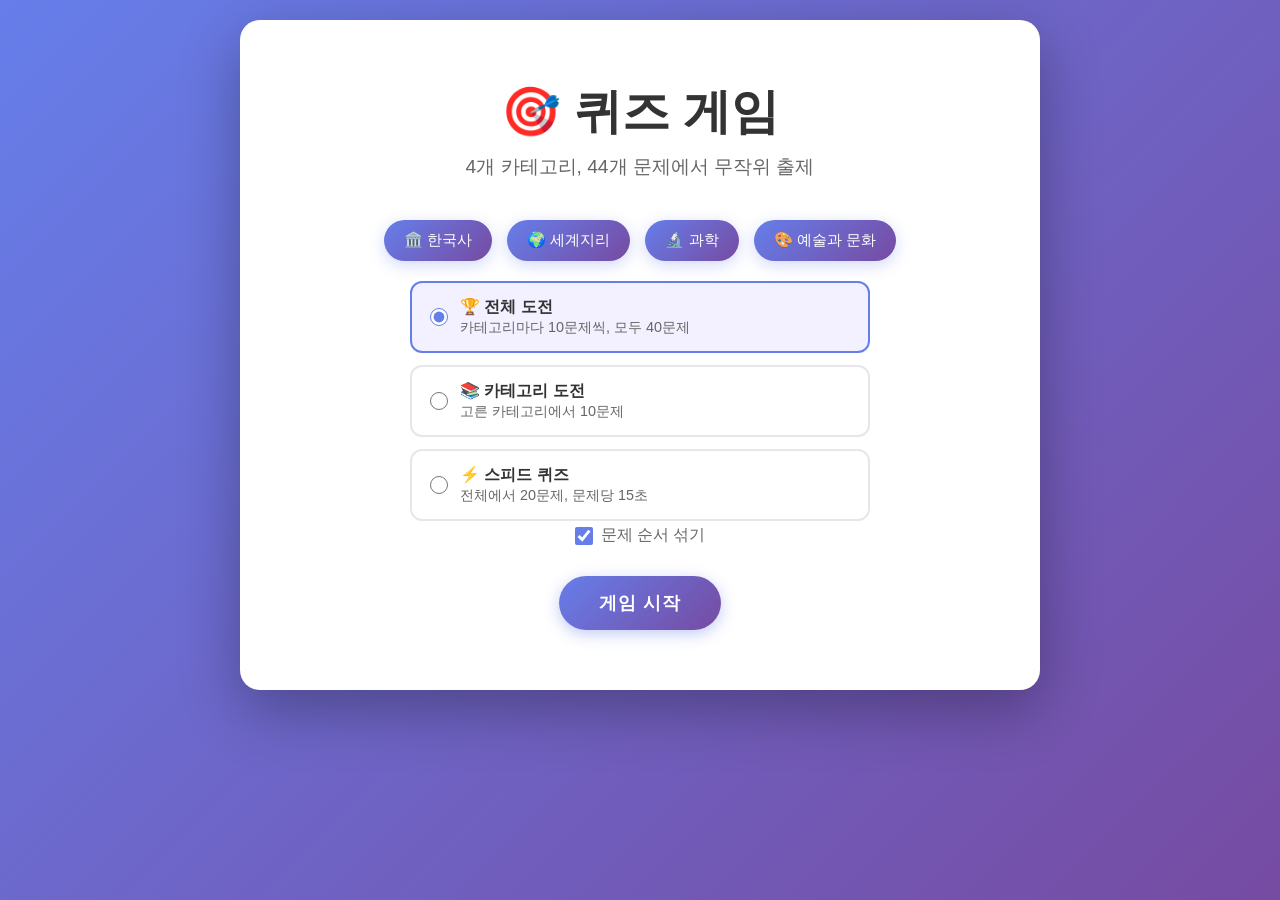
==== Study-03-basic/index.html @ a97cd68c "Study-03-basic 시작 화면 부제를 무작위 출제로 수정 "44개의 도전적인 문제"가 한 번에 44문제를 푸는 것처럼 읽혀서 "44개 문제에서 무작위 출제"로 바꾸고, 이 " ====
<!DOCTYPE html>
<html lang="ko">
<head>
    <meta charset="UTF-8">
    <meta name="viewport" content="width=device-width, initial-scale=1.0">
    <title>퀴즈 게임 - 지식의 도전</title>
    <style>
        :root {
            --primary-color: #667eea;
            --secondary-color: #764ba2;
            --success-color: #10b981;
            --danger-color: #ef4444;
            --bg-color: #ffffff;
            --text-color: #333333;
            --text-secondary: #666666;
            --border-color: #e5e7eb;
            --shadow: 0 20px 60px rgba(0, 0, 0, 0.3);
            --animation-speed: 0.3s;
        }

        * {
            margin: 0;
            padding: 0;
            box-sizing: border-box;
        }

        body {
            font-family: -apple-system, BlinkMacSystemFont, 'Segoe UI', Roboto, 'Helvetica Neue', Arial, sans-serif;
            background: linear-gradient(135deg, var(--primary-color) 0%, var(--secondary-color) 100%);
            min-height: 100vh;
            padding: 20px;
            transition: background 0.3s ease;
        }

        .container {
            width: 100%;
            max-width: 800px;
            margin: 0 auto;
            background: var(--bg-color);
            border-radius: 20px;
            box-shadow: var(--shadow);
            overflow: hidden;
            min-height: 600px;
            transition: all 0.3s ease;
        }

        .screen {
            display: none;
            animation: fadeIn 0.3s ease-in-out;
        }

        .screen.active {
            display: block;
        }

        @keyframes fadeIn {
            from {
                opacity: 0;
                transform: translateY(20px);
            }
            to {
                opacity: 1;
                transform: translateY(0);
            }
        }

        /* 시작 화면 */
        .start-content {
            padding: 60px 40px;
            text-align: center;
        }

        .title {
            font-size: 3em;
            color: #333;
            margin-bottom: 10px;
            animation: bounce 1s ease-in-out;
        }

        @keyframes bounce {
            0%, 100% { transform: translateY(0); }
            50% { transform: translateY(-10px); }
        }

        .subtitle {
            font-size: 1.2em;
            color: #666;
            margin-bottom: 40px;
        }

        .categories-preview {
            display: flex;
            justify-content: center;
            gap: 15px;
            margin-bottom: 40px;
            flex-wrap: wrap;
        }

        .category-chip {
            padding: 10px 20px;
            background: linear-gradient(135deg, #667eea 0%, #764ba2 100%);
            color: white;
            border-radius: 25px;
            font-size: 0.95em;
            font-weight: 500;
            box-shadow: 0 4px 15px rgba(102, 126, 234, 0.3);
        }

        .shuffle-option {
            display: flex;
            align-items: center;
            justify-content: center;
            gap: 8px;
            margin: -20px 0 30px;
            color: var(--text-secondary);
            cursor: pointer;
        }

        .shuffle-option input {
            width: 18px;
            height: 18px;
            cursor: pointer;
            accent-color: var(--primary-color);
        }

        /* 버튼 스타일 */
        .btn {
            padding: 15px 40px;
            font-size: 1.1em;
            font-weight: 600;
            border: none;
            border-radius: 50px;
            cursor: pointer;
            transition: all 0.3s ease;
            text-transform: uppercase;
            letter-spacing: 1px;
        }

        .btn-primary {
            background: linear-gradient(135deg, #667eea 0%, #764ba2 100%);
            color: white;
            box-shadow: 0 4px 15px rgba(102, 126, 234, 0.4);
        }

        .btn-primary:hover {
            transform: translateY(-2px);
            box-shadow: 0 6px 20px rgba(102, 126, 234, 0.5);
        }

        .btn-secondary {
            background: #4CAF50;
            color: white;
            box-shadow: 0 4px 15px rgba(76, 175, 80, 0.3);
        }

        .btn-secondary:hover {
            background: #45a049;
            transform: translateY(-2px);
        }

        /* 퀴즈 화면 */
        .quiz-header {
            padding: 25px 30px;
            background: linear-gradient(135deg, #667eea 0%, #764ba2 100%);
            color: white;
            display: flex;
            justify-content: space-between;
            align-items: center;
        }

        .progress-info {
            font-size: 1.1em;
            font-weight: 500;
        }

        .score-info {
            font-size: 1.1em;
            font-weight: 500;
        }

        .progress-bar {
            height: 6px;
            background: #e0e0e0;
            position: relative;
            overflow: hidden;
        }

        .progress-fill {
            height: 100%;
            background: linear-gradient(90deg, #4CAF50, #8BC34A);
            transition: width 0.5s ease;
            width: 0%;
        }

        .quiz-content {
            padding: 40px 30px;
        }

        .category-badge {
            display: inline-block;
            padding: 8px 16px;
            background: #f5f5f5;
            color: #666;
            border-radius: 20px;
            font-size: 0.9em;
            font-weight: 500;
            margin-bottom: 20px;
        }

        .question {
            font-size: 1.5em;
            color: #333;
            margin-bottom: 30px;
            line-height: 1.4;
        }

        .options-container {
            display: grid;
            gap: 15px;
        }

        .option-btn {
            padding: 18px 25px;
            background: white;
            border: 2px solid #e0e0e0;
            border-radius: 12px;
            text-align: left;
            font-size: 1.05em;
            color: #333;
            cursor: pointer;
            transition: all 0.3s ease;
            position: relative;
            overflow: hidden;
        }

        .option-btn:hover:not(.disabled) {
            background: #f8f9fa;
            border-color: #667eea;
            transform: translateX(5px);
        }

        .option-btn.selected {
            background: #667eea;
            color: white;
            border-color: #667eea;
        }

        .option-btn.correct {
            background: #4CAF50;
            color: white;
            border-color: #4CAF50;
            animation: correctPulse 0.5s ease;
        }

        .option-btn.incorrect {
            background: #f44336;
            color: white;
            border-color: #f44336;
            animation: shake 0.5s ease;
        }

        .option-btn.disabled {
            pointer-events: none;
            opacity: 0.7;
        }

        @keyframes correctPulse {
            0%, 100% { transform: scale(1); }
            50% { transform: scale(1.05); }
        }

        @keyframes shake {
            0%, 100% { transform: translateX(0); }
            25% { transform: translateX(-10px); }
            75% { transform: translateX(10px); }
        }

        /* 피드백 모달 */
        .feedback-modal {
            display: none;
            position: fixed;
            top: 50%;
            left: 50%;
            transform: translate(-50%, -50%);
            background: white;
            border-radius: 20px;
            padding: 30px;
            box-shadow: 0 10px 40px rgba(0, 0, 0, 0.3);
            z-index: 1000;
            max-width: 400px;
            width: 90%;
            text-align: center;
            animation: modalSlideIn 0.3s ease;
        }

        .feedback-modal.show {
            display: block;
        }

        @keyframes modalSlideIn {
            from {
                opacity: 0;
                transform: translate(-50%, -60%);
            }
            to {
                opacity: 1;
                transform: translate(-50%, -50%);
            }
        }

        .feedback-icon {
            font-size: 3em;
            margin-bottom: 15px;
        }

        .feedback-icon.correct::before {
            content: "✅";
        }

        .feedback-icon.incorrect::before {
            content: "❌";
        }

        #feedbackTitle {
            font-size: 1.5em;
            color: #333;
            margin-bottom: 10px;
        }

        #feedbackExplanation {
            color: #666;
            line-height: 1.5;
            margin-bottom: 20px;
        }

        /* 결과 화면 */
        .result-content {
            padding: 50px 30px;
            text-align: center;
        }

        .result-title {
            font-size: 2.5em;
            color: #333;
            margin-bottom: 30px;
        }

        .result-stats {
            display: grid;
            grid-template-columns: repeat(3, 1fr);
            gap: 20px;
            margin-bottom: 40px;
        }

        .stat-card {
            padding: 20px;
            background: linear-gradient(135deg, #f5f5f5 0%, #e0e0e0 100%);
            border-radius: 15px;
        }

        .stat-value {
            font-size: 2em;
            font-weight: bold;
            color: #667eea;
            margin-bottom: 5px;
        }

        .stat-label {
            color: #666;
            font-size: 0.9em;
            text-transform: uppercase;
            letter-spacing: 1px;
        }

        .category-results {
            margin-bottom: 30px;
        }

        .category-result {
            display: flex;
            justify-content: space-between;
            align-items: center;
            padding: 15px 20px;
            background: #f8f9fa;
            border-radius: 10px;
            margin-bottom: 10px;
        }

        .category-name {
            font-weight: 500;
            color: #333;
        }

        .category-score {
            color: #667eea;
            font-weight: bold;
        }

        .result-actions {
            display: flex;
            gap: 10px;
            justify-content: center;
            flex-wrap: wrap;
            margin-top: 20px;
        }

        .hidden {
            display: none !important;
        }

        /* 게임 모드 선택 */
        .mode-list {
            display: grid;
            gap: 12px;
            max-width: 460px;
            margin: -20px auto 24px;
            text-align: left;
        }

        .mode-option {
            display: grid;
            grid-template-columns: auto 1fr;
            column-gap: 12px;
            align-items: center;
            padding: 14px 18px;
            border: 2px solid var(--border-color);
            border-radius: 12px;
            cursor: pointer;
            transition: all var(--animation-speed) ease;
        }

        .mode-option:hover {
            border-color: var(--primary-color);
        }

        .mode-option:has(input:checked) {
            border-color: var(--primary-color);
            background: #f3f0ff;
        }

        .mode-option input {
            grid-row: span 2;
            width: 18px;
            height: 18px;
            accent-color: var(--primary-color);
        }

        .mode-name {
            font-weight: 600;
            color: var(--text-color);
        }

        .mode-desc {
            font-size: 0.9em;
            color: var(--text-secondary);
        }

        .category-field {
            max-width: 460px;
            margin: 0 auto 30px;
            text-align: left;
        }

        .category-field label {
            display: block;
            margin-bottom: 8px;
            font-weight: 600;
            color: var(--text-color);
        }

        .category-field select {
            width: 100%;
            padding: 12px;
            font-size: 1em;
            border: 2px solid var(--border-color);
            border-radius: 12px;
        }

        /* 타이머 */
        .timer-info {
            font-size: 1.1em;
            font-weight: 500;
            font-variant-numeric: tabular-nums;
        }

        .timer-info.warning {
            color: #fecaca;
            animation: blink 1s step-start infinite;
        }

        @keyframes blink {
            50% { opacity: 0.4; }
        }

        .time-bar {
            height: 6px;
            background: #e0e0e0;
            overflow: hidden;
        }

        .time-fill {
            height: 100%;
            width: 100%;
            background: linear-gradient(90deg, #f59e0b, var(--danger-color));
            transition: width 0.1s linear;
        }

        /* 퀴즈 도구 (배지, 힌트, 일시정지) */
        #quizScreen {
            position: relative;
        }

        .quiz-toolbar {
            display: flex;
            justify-content: space-between;
            align-items: flex-start;
            flex-wrap: wrap;
            gap: 10px;
            margin-bottom: 20px;
        }

        .badges {
            display: flex;
            flex-wrap: wrap;
            gap: 8px;
        }

        .quiz-toolbar .category-badge {
            margin-bottom: 0;
        }

        .combo-badge {
            padding: 8px 16px;
            background: #fff7ed;
            color: #c2410c;
            border-radius: 20px;
            font-size: 0.9em;
            font-weight: 600;
            animation: correctPulse 0.5s ease;
        }

        .tools {
            display: flex;
            gap: 8px;
        }

        .tool-btn {
            padding: 8px 14px;
            background: white;
            color: var(--primary-color);
            border: 2px solid var(--primary-color);
            border-radius: 20px;
            font-size: 0.9em;
            font-weight: 500;
            cursor: pointer;
            transition: all var(--animation-speed) ease;
        }

        .tool-btn:hover:not(:disabled) {
            background: var(--primary-color);
            color: white;
        }

        .tool-btn:disabled {
            color: #aaa;
            border-color: var(--border-color);
            cursor: default;
        }

        .option-btn.removed {
            opacity: 0.3;
            text-decoration: line-through;
        }

        /* 일시정지 화면 (문제를 가림) */
        .pause-overlay {
            position: absolute;
            inset: 0;
            display: flex;
            flex-direction: column;
            align-items: center;
            justify-content: center;
            gap: 15px;
            background: var(--bg-color);
            z-index: 10;
        }

        .pause-title {
            font-size: 2em;
            color: var(--text-color);
            margin-bottom: 10px;
        }

        .pause-overlay .btn {
            width: 260px;
        }

        .btn-outline {
            background: white;
            color: var(--primary-color);
            border: 2px solid var(--primary-color);
        }

        .btn-outline:hover {
            background: #f3f0ff;
        }

        /* 피드백 모달의 점수 내역 */
        .feedback-icon.timeout::before {
            content: "⏰";
        }

        .feedback-points {
            color: var(--primary-color);
            font-weight: 600;
            margin-bottom: 10px;
        }

        /* 결과 화면 모드 표시 */
        .result-mode {
            color: var(--text-secondary);
            margin: -20px 0 30px;
        }

        /* Responsive Design */
        @media (max-width: 600px) {
            .container {
                border-radius: 0;
                min-height: 100vh;
            }

            .title {
                font-size: 2em;
            }

            .question {
                font-size: 1.2em;
            }

            .option-btn {
                padding: 15px 20px;
                font-size: 1em;
            }

            .categories-preview {
                gap: 10px;
            }

            .category-chip {
                padding: 8px 15px;
                font-size: 0.85em;
            }

            .result-stats {
                grid-template-columns: repeat(2, 1fr);
                gap: 12px;
            }

            .result-actions {
                flex-direction: column;
            }

            .result-actions .btn {
                width: 100%;
            }
        }
    </style>
</head>
<body>
    <div class="container">
        <!-- 시작 화면 -->
        <div id="startScreen" class="screen active">
            <div class="start-content">
                <h1 class="title">🎯 퀴즈 게임</h1>
                <p class="subtitle">4개 카테고리, 44개 문제에서 무작위 출제</p>
                <div class="categories-preview">
                    <div class="category-chip">🏛️ 한국사</div>
                    <div class="category-chip">🌍 세계지리</div>
                    <div class="category-chip">🔬 과학</div>
                    <div class="category-chip">🎨 예술과 문화</div>
                </div>
                <div id="modeList" class="mode-list"></div>
                <div id="categoryField" class="category-field hidden">
                    <label for="categorySelect">카테고리</label>
                    <select id="categorySelect"></select>
                </div>
                <label class="shuffle-option">
                    <input type="checkbox" id="shuffleCheck" checked>
                    문제 순서 섞기
                </label>
                <button id="startBtn" class="btn btn-primary">게임 시작</button>
            </div>
        </div>

        <!-- 퀴즈 화면 -->
        <div id="quizScreen" class="screen">
            <div class="quiz-header">
                <div class="progress-info">
                    <span id="currentQuestion">1</span> / <span id="totalQuestions">44</span>
                </div>
                <div id="timerText" class="timer-info">⏱ 0초</div>
                <div class="score-info">
                    점수: <span id="currentScore">0</span>
                </div>
            </div>

            <div class="progress-bar">
                <div id="progressFill" class="progress-fill"></div>
            </div>
            <div id="timeBar" class="time-bar hidden">
                <div id="timeFill" class="time-fill"></div>
            </div>

            <div class="quiz-content">
                <div class="quiz-toolbar">
                    <div class="badges">
                        <div class="category-badge" id="categoryBadge">한국사</div>
                        <div class="combo-badge hidden" id="comboBadge"></div>
                    </div>
                    <div class="tools">
                        <button id="hintBtn" class="tool-btn" title="오답 2개 제거 (H)">💡 힌트 (3)</button>
                        <button id="pauseBtn" class="tool-btn" title="일시정지 (P)">⏸ 일시정지</button>
                    </div>
                </div>
                <h2 id="questionText" class="question">문제가 여기 표시됩니다</h2>

                <div id="optionsContainer" class="options-container">
                    <!-- 옵션들이 동적으로 생성됨 -->
                </div>
            </div>

            <!-- 일시정지 화면 (문제를 가림) -->
            <div id="pauseOverlay" class="pause-overlay hidden">
                <h2 class="pause-title">⏸ 일시정지</h2>
                <button id="resumeBtn" class="btn btn-primary">계속하기</button>
                <button id="quitBtn" class="btn btn-outline">그만하고 결과 보기</button>
            </div>

            <!-- 피드백 모달 -->
            <div id="feedbackModal" class="feedback-modal">
                <div class="feedback-content">
                    <div id="feedbackIcon" class="feedback-icon"></div>
                    <h3 id="feedbackTitle">정답!</h3>
                    <p id="feedbackPoints" class="feedback-points"></p>
                    <p id="feedbackExplanation">설명이 여기 표시됩니다</p>
                    <button id="nextBtn" class="btn btn-secondary">다음 문제</button>
                </div>
            </div>
        </div>

        <!-- 결과 화면 -->
        <div id="resultScreen" class="screen">
            <div class="result-content">
                <h1 class="result-title">🏆 퀴즈 완료!</h1>
                <p id="resultMode" class="result-mode"></p>

                <div class="result-stats">
                    <div class="stat-card">
                        <div class="stat-value" id="finalScore">0</div>
                        <div class="stat-label">최종 점수</div>
                    </div>
                    <div class="stat-card">
                        <div class="stat-value" id="correctCount">0</div>
                        <div class="stat-label">정답 개수</div>
                    </div>
                    <div class="stat-card">
                        <div class="stat-value" id="accuracyRate">0%</div>
                        <div class="stat-label">정답률</div>
                    </div>
                    <div class="stat-card">
                        <div class="stat-value" id="avgTime">0초</div>
                        <div class="stat-label">평균 응답 시간</div>
                    </div>
                    <div class="stat-card">
                        <div class="stat-value" id="longestStreak">0</div>
                        <div class="stat-label">최장 연속 정답</div>
                    </div>
                    <div class="stat-card">
                        <div class="stat-value" id="hintsUsed">0 / 3</div>
                        <div class="stat-label">힌트 사용</div>
                    </div>
                </div>

                <div class="category-results" id="categoryResults">
                    <!-- 카테고리별 결과가 동적으로 생성됨 -->
                </div>

                <div class="result-actions">
                    <button id="restartBtn" class="btn btn-primary">다시 시작</button>
                </div>
            </div>
        </div>
    </div>

    <!-- 문제 데이터 -->
    <script>
        const quizQuestions = [
            // 한국사 (11문제)
            {
                id: 1,
                category: "한국사",
                difficulty: "easy",
                question: "조선을 건국한 왕은 누구인가요?",
                options: ["이성계", "왕건", "이방원", "세종"],
                correctAnswer: 0,
                explanation: "이성계(태조)는 1392년 조선을 건국했습니다."
            },
            {
                id: 2,
                category: "한국사",
                difficulty: "easy",
                question: "한글을 창제한 왕은 누구인가요?",
                options: ["태조", "태종", "세종", "성종"],
                correctAnswer: 2,
                explanation: "세종대왕은 1443년(세종 25년) 한글을 창제하고 1446년에 반포했습니다."
            },
            {
                id: 3,
                category: "한국사",
                difficulty: "medium",
                question: "임진왜란이 일어난 연도는?",
                options: ["1392년", "1592년", "1636년", "1910년"],
                correctAnswer: 1,
                explanation: "임진왜란은 1592년(선조 25년)에 일본의 침략으로 시작되었습니다."
            },
            {
                id: 4,
                category: "한국사",
                difficulty: "easy",
                question: "3·1 운동이 일어난 연도는?",
                options: ["1910년", "1919년", "1945년", "1950년"],
                correctAnswer: 1,
                explanation: "3·1 운동은 1919년 3월 1일에 일어난 독립운동입니다."
            },
            {
                id: 5,
                category: "한국사",
                difficulty: "medium",
                question: "신라의 삼국통일을 완성한 왕은?",
                options: ["문무왕", "무열왕", "진흥왕", "법흥왕"],
                correctAnswer: 0,
                explanation: "문무왕은 676년 당나라 세력을 몰아내고 삼국통일을 완성했습니다."
            },
            {
                id: 6,
                category: "한국사",
                difficulty: "medium",
                question: "조선시대 4대 사화 중 첫 번째는?",
                options: ["무오사화", "갑자사화", "기묘사화", "을사사화"],
                correctAnswer: 0,
                explanation: "무오사화(1498년)는 연산군 때 일어난 첫 번째 사화입니다."
            },
            {
                id: 7,
                category: "한국사",
                difficulty: "easy",
                question: "대한민국 정부 수립일은?",
                options: ["1945년 8월 15일", "1948년 8월 15일", "1950년 6월 25일", "1953년 7월 27일"],
                correctAnswer: 1,
                explanation: "대한민국 정부는 1948년 8월 15일에 수립되었습니다."
            },
            {
                id: 8,
                category: "한국사",
                difficulty: "medium",
                question: "조선시대 최고의 국립 교육기관은?",
                options: ["향교", "서원", "성균관", "서당"],
                correctAnswer: 2,
                explanation: "성균관은 조선시대 최고의 국립 교육기관이었습니다."
            },
            {
                id: 9,
                category: "한국사",
                difficulty: "hard",
                question: "고려 무신정권 초기(무신정변 직후)의 최고 권력기구는?",
                options: ["중방", "정방", "도방", "삼별초"],
                correctAnswer: 0,
                explanation: "중방은 1170년 무신정변 이후 무신들이 국정을 논의하던 최고 권력기구였습니다. 최충헌 집권 이후에는 교정도감이 최고 권력기구가 되었습니다."
            },
            {
                id: 10,
                category: "한국사",
                difficulty: "medium",
                question: "대한민국 임시정부가 처음 수립된 장소는?",
                options: ["베이징", "난징", "충칭", "상하이"],
                correctAnswer: 3,
                explanation: "대한민국 임시정부는 1919년 4월 11일 중국 상하이에서 수립되었습니다. 이후 일제의 탄압을 피해 항저우, 충칭 등으로 이동했습니다."
            },
            {
                id: 11,
                category: "한국사",
                difficulty: "hard",
                question: "조선 후기 세도정치 시대의 '삼정의 문란'에 포함되지 않는 것은?",
                options: ["전정", "군정", "환곡", "공납"],
                correctAnswer: 3,
                explanation: "삼정의 문란은 전정(토지세), 군정(군역), 환곡(환곡제)의 폐단을 지칭합니다. 공납은 대동법으로 이미 개혁되었습니다."
            },

            // 세계지리 (11문제)
            {
                id: 12,
                category: "세계지리",
                difficulty: "easy",
                question: "면적 기준 세계에서 가장 큰 대륙은?",
                options: ["아프리카", "아시아", "북아메리카", "남극"],
                correctAnswer: 1,
                explanation: "아시아는 약 44,579,000km²로 세계에서 가장 큰 대륙입니다."
            },
            {
                id: 13,
                category: "세계지리",
                difficulty: "medium",
                question: "브리태니커·기네스 기준 세계에서 가장 긴 강은?",
                options: ["아마존강", "나일강", "양쯔강", "미시시피강"],
                correctAnswer: 1,
                explanation: "나일강은 약 6,650km로 일반적으로 세계에서 가장 긴 강으로 인정됩니다(브리태니커·기네스 기준). 다만 발원지를 어디로 보느냐에 따라 아마존강이 더 길다는 주장도 있습니다."
            },
            {
                id: 14,
                category: "세계지리",
                difficulty: "easy",
                question: "일본의 수도는?",
                options: ["오사카", "교토", "도쿄", "요코하마"],
                correctAnswer: 2,
                explanation: "도쿄는 일본의 수도이자 최대 도시입니다."
            },
            {
                id: 15,
                category: "세계지리",
                difficulty: "hard",
                question: "세계에서 가장 깊은 해구는?",
                options: ["마리아나 해구", "통가 해구", "필리핀 해구", "푸에르토리코 해구"],
                correctAnswer: 0,
                explanation: "마리아나 해구의 챌린저 해연은 약 10,930m(2020년대 측정값 10,927~10,935m)로 가장 깊습니다. 예전에 알려진 11,034m는 이후 정밀 측정으로 수정되었습니다."
            },
            {
                id: 16,
                category: "세계지리",
                difficulty: "medium",
                question: "극지 사막을 포함해 면적 기준 세계에서 가장 큰 사막은?",
                options: ["사하라 사막", "고비 사막", "남극 사막", "아라비아 사막"],
                correctAnswer: 2,
                explanation: "강수량이 매우 적은 남극 대륙은 약 1,400만km²의 극지 사막으로 세계 최대입니다. 극지방을 제외하면 사하라 사막이 가장 큽니다."
            },
            {
                id: 17,
                category: "세계지리",
                difficulty: "easy",
                question: "프랑스의 수도는?",
                options: ["런던", "베를린", "로마", "파리"],
                correctAnswer: 3,
                explanation: "파리는 프랑스의 수도이자 최대 도시입니다."
            },
            {
                id: 18,
                category: "세계지리",
                difficulty: "medium",
                question: "해발 고도 기준 세계에서 가장 높은 산은?",
                options: ["K2", "에베레스트", "칸첸중가", "마칼루"],
                correctAnswer: 1,
                explanation: "에베레스트산은 해발 8,848.86m로 세계 최고봉입니다."
            },
            {
                id: 19,
                category: "세계지리",
                difficulty: "hard",
                question: "염호를 포함해 면적 기준 세계에서 가장 큰 호수는?",
                options: ["바이칼호", "슈피리어호", "카스피해", "빅토리아호"],
                correctAnswer: 2,
                explanation: "카스피해는 약 371,000km²로 세계 최대의 호수입니다. 이름에 '해'가 붙지만 육지로 둘러싸여 있어 일반적으로 호수(염호)로 분류됩니다. 담수호 중에서는 슈피리어호(약 82,000km²)가 가장 큽니다."
            },
            {
                id: 20,
                category: "세계지리",
                difficulty: "easy",
                question: "이탈리아의 수도는?",
                options: ["밀라노", "베네치아", "나폴리", "로마"],
                correctAnswer: 3,
                explanation: "로마는 이탈리아의 수도입니다."
            },
            {
                id: 21,
                category: "세계지리",
                difficulty: "medium",
                question: "면적 기준 세계에서 가장 작은 나라는?",
                options: ["바티칸", "모나코", "산마리노", "리히텐슈타인"],
                correctAnswer: 0,
                explanation: "바티칸 시국은 약 0.44km²(자료에 따라 0.49km²)로 면적 기준 세계에서 가장 작은 나라입니다."
            },
            {
                id: 22,
                category: "세계지리",
                difficulty: "medium",
                question: "아프리카 대륙에서 면적이 가장 큰 국가는?",
                options: ["나이지리아", "남아프리카공화국", "알제리", "이집트"],
                correctAnswer: 2,
                explanation: "알제리는 약 238만km²로 아프리카에서 가장 큰 국가입니다."
            },

            // 과학 (11문제)
            {
                id: 23,
                category: "과학",
                difficulty: "easy",
                question: "물의 화학식은?",
                options: ["H2O", "CO2", "O2", "H2O2"],
                correctAnswer: 0,
                explanation: "물은 수소 원자 2개와 산소 원자 1개로 이루어진 H2O입니다."
            },
            {
                id: 24,
                category: "과학",
                difficulty: "medium",
                question: "지름 기준 태양계에서 가장 큰 행성은?",
                options: ["토성", "목성", "천왕성", "해왕성"],
                correctAnswer: 1,
                explanation: "목성은 지름이 약 142,984km로 태양계 최대 행성입니다."
            },
            {
                id: 25,
                category: "과학",
                difficulty: "medium",
                question: "진공에서 빛의 속도는 초속 약 몇 km인가요?",
                options: ["30만 km", "100만 km", "3만 km", "1000 km"],
                correctAnswer: 0,
                explanation: "빛의 속도는 진공에서 초속 약 299,792km입니다."
            },
            {
                id: 26,
                category: "과학",
                difficulty: "hard",
                question: "1953년 DNA 이중나선 구조 모델을 발표한 과학자는?",
                options: ["다윈", "아인슈타인", "왓슨과 크릭", "멘델"],
                correctAnswer: 2,
                explanation: "제임스 왓슨과 프랜시스 크릭은 1953년 DNA 이중나선 구조 모델을 발표했습니다. 이 발견에는 로절린드 프랭클린의 X선 회절 사진도 중요한 역할을 했습니다."
            },
            {
                id: 27,
                category: "과학",
                difficulty: "medium",
                question: "원자번호 1번 원소는?",
                options: ["헬륨", "수소", "리튬", "탄소"],
                correctAnswer: 1,
                explanation: "수소(H)는 원자번호 1번으로 가장 가벼운 원소입니다."
            },
            {
                id: 28,
                category: "과학",
                difficulty: "easy",
                question: "부피 기준 지구 대기에서 가장 많은 기체는?",
                options: ["산소", "이산화탄소", "질소", "수소"],
                correctAnswer: 2,
                explanation: "질소는 건조한 공기 부피의 약 78%를 차지합니다."
            },
            {
                id: 29,
                category: "과학",
                difficulty: "hard",
                question: "절대온도 0도는 섭씨 몇 도인가요?",
                options: ["-100°C", "-273.15°C", "-373°C", "0°C"],
                correctAnswer: 1,
                explanation: "절대영도는 -273.15°C로 이론상 가장 낮은 온도이며, 실제로는 도달할 수 없습니다."
            },
            {
                id: 30,
                category: "과학",
                difficulty: "medium",
                question: "광합성에서 생성되는 주요 산물은?",
                options: ["이산화탄소와 물", "포도당과 산소", "질소와 수소", "메탄과 산소"],
                correctAnswer: 1,
                explanation: "광합성은 이산화탄소와 물을 이용해 포도당과 산소를 생성합니다."
            },
            {
                id: 31,
                category: "과학",
                difficulty: "easy",
                question: "무게 기준으로 인체에서 가장 큰 기관은?",
                options: ["심장", "간", "폐", "피부"],
                correctAnswer: 3,
                explanation: "피부는 몸 전체를 덮는 기관으로, 무게는 체중의 약 16%, 면적은 성인 기준 약 1.5~2m²에 이릅니다. 몸속 장기 중에서는 간(약 1.5kg)이 가장 큽니다."
            },
            {
                id: 32,
                category: "과학",
                difficulty: "medium",
                question: "상대성 이론을 발표한 과학자는?",
                options: ["뉴턴", "갈릴레이", "아인슈타인", "호킹"],
                correctAnswer: 2,
                explanation: "알베르트 아인슈타인은 1905년 특수상대성이론, 1915년 일반상대성이론을 발표했습니다."
            },
            {
                id: 33,
                category: "과학",
                difficulty: "easy",
                question: "광합성에 필요한 기체는?",
                options: ["산소", "질소", "수소", "이산화탄소"],
                correctAnswer: 3,
                explanation: "식물은 이산화탄소와 물, 빛을 이용해 광합성을 합니다."
            },

            // 예술과 문화 (11문제)
            {
                id: 34,
                category: "예술과 문화",
                difficulty: "easy",
                question: "'모나리자'를 그린 화가는?",
                options: ["피카소", "고흐", "다빈치", "미켈란젤로"],
                correctAnswer: 2,
                explanation: "레오나르도 다빈치는 1503-1519년경 모나리자를 그렸습니다."
            },
            {
                id: 35,
                category: "예술과 문화",
                difficulty: "medium",
                question: "베토벤이 완성한 교향곡은 총 몇 개인가요?",
                options: ["5개", "7개", "9개", "12개"],
                correctAnswer: 2,
                explanation: "루트비히 판 베토벤은 총 9개의 교향곡을 작곡했습니다."
            },
            {
                id: 36,
                category: "예술과 문화",
                difficulty: "easy",
                question: "'해바라기' 연작으로 유명한 화가는?",
                options: ["모네", "고흐", "르누아르", "세잔"],
                correctAnswer: 1,
                explanation: "빈센트 반 고흐는 1888-1889년 해바라기 연작을 그렸습니다."
            },
            {
                id: 37,
                category: "예술과 문화",
                difficulty: "hard",
                question: "'게르니카'를 그린 화가는?",
                options: ["달리", "고야", "미로", "피카소"],
                correctAnswer: 3,
                explanation: "파블로 피카소는 1937년 스페인 내전을 주제로 게르니카를 그렸습니다."
            },
            {
                id: 38,
                category: "예술과 문화",
                difficulty: "medium",
                question: "'로미오와 줄리엣'의 작가는?",
                options: ["괴테", "셰익스피어", "단테", "호메로스"],
                correctAnswer: 1,
                explanation: "윌리엄 셰익스피어는 1595년경 로미오와 줄리엣을 집필했습니다."
            },
            {
                id: 39,
                category: "예술과 문화",
                difficulty: "easy",
                question: "피아노의 건반 수는 일반적으로 몇 개인가요?",
                options: ["52개", "66개", "88개", "100개"],
                correctAnswer: 2,
                explanation: "현대 피아노는 일반적으로 88개의 건반(52개 백건, 36개 흑건)을 가지고 있습니다."
            },
            {
                id: 40,
                category: "예술과 문화",
                difficulty: "medium",
                question: "'생각하는 사람' 조각의 작가는?",
                options: ["로댕", "미켈란젤로", "베르니니", "도나텔로"],
                correctAnswer: 0,
                explanation: "오귀스트 로댕은 1880년 '지옥의 문'의 일부로 '생각하는 사람'을 구상했고, 1904년 지금의 큰 청동상으로 완성했습니다."
            },
            {
                id: 41,
                category: "예술과 문화",
                difficulty: "hard",
                question: "인상주의 화파의 이름은 어느 작품에서 유래했나요?",
                options: ["수련", "인상, 해돋이", "물랭 루즈", "별이 빛나는 밤"],
                correctAnswer: 1,
                explanation: "클로드 모네의 '인상, 해돋이(1872)'에서 인상주의라는 이름이 유래했습니다."
            },
            {
                id: 42,
                category: "예술과 문화",
                difficulty: "easy",
                question: "한국의 전통 음악을 통틀어 이르는 말은?",
                options: ["가요", "민요", "판소리", "국악"],
                correctAnswer: 3,
                explanation: "국악은 한국의 전통 음악을 총칭하는 말입니다. 민요와 판소리도 국악의 한 갈래입니다."
            },
            {
                id: 43,
                category: "예술과 문화",
                difficulty: "medium",
                question: "'돈키호테'의 작가는?",
                options: ["세르반테스", "톨스토이", "도스토예프스키", "발자크"],
                correctAnswer: 0,
                explanation: "미겔 데 세르반테스는 1605년과 1615년 돈키호테를 출간했습니다."
            },
            {
                id: 44,
                category: "예술과 문화",
                difficulty: "medium",
                question: "레오나르도 다빈치의 '최후의 만찬'이 그려진 도시는?",
                options: ["로마", "피렌체", "밀라노", "베네치아"],
                correctAnswer: 2,
                explanation: "최후의 만찬은 밀라노의 산타 마리아 델레 그라치에 수도원에 있습니다."
            }
        ];
    </script>

    <!-- 점수 계산 -->
    <script>
        // Created: 2026-09-28 14:35
        // 점수 계산
        const BASE_POINTS = 10;
        const TIME_BONUS = 3;          // TIME_BONUS_LIMIT초 안에 맞히면
        const TIME_BONUS_LIMIT = 10;
        const NO_HINT_BONUS = 2;
        // 연속 정답 수가 min 이상이면 bonus (위에서부터 먼저 맞는 구간 적용)
        const COMBO_BONUS_TABLE = [
            { min: 10, bonus: 5 },
            { min: 5, bonus: 3 },
            { min: 3, bonus: 2 }
        ];

        class ScoreManager {
            // consecutiveCorrect: 이번 정답을 포함한 연속 정답 수
            getConsecutiveBonus(consecutiveCorrect) {
                const tier = COMBO_BONUS_TABLE.find(t => consecutiveCorrect >= t.min);
                return tier ? tier.bonus : 0;
            }

            // 항목별 점수. 오답이면 모두 0
            getBreakdown(isCorrect, timeSpent, consecutiveCorrect, hintUsed) {
                if (!isCorrect) return { base: 0, time: 0, noHint: 0, combo: 0 };
                return {
                    base: BASE_POINTS,
                    time: timeSpent < TIME_BONUS_LIMIT ? TIME_BONUS : 0,
                    noHint: hintUsed ? 0 : NO_HINT_BONUS,
                    combo: this.getConsecutiveBonus(consecutiveCorrect)
                };
            }

            calculateScore(isCorrect, timeSpent, consecutiveCorrect, hintUsed) {
                const b = this.getBreakdown(isCorrect, timeSpent, consecutiveCorrect, hintUsed);
                return b.base + b.time + b.noHint + b.combo;
            }
        }

        if (typeof module !== 'undefined') module.exports = { ScoreManager };
    </script>

    <!-- 게임 로직 -->
    <script>
        // 게임 모드 (timeLimit: 문제당 제한 시간(초), null이면 제한 없음)
        const gameModes = {
            full: { name: '🏆 전체 도전', questions: 40, timeLimit: null, description: '카테고리마다 10문제씩, 모두 40문제' },
            category: { name: '📚 카테고리 도전', questions: 10, timeLimit: null, description: '고른 카테고리에서 10문제' },
            speed: { name: '⚡ 스피드 퀴즈', questions: 20, timeLimit: 15, description: '전체에서 20문제, 문제당 15초' }
        };

        const HINTS_PER_GAME = 3;
        const HINT_REMOVE_COUNT = 2;

        // 문제 데이터에 나오는 순서대로 카테고리 목록
        const categories = [...new Set(quizQuestions.map(q => q.category))];

        const scoreManager = new ScoreManager();

        // 게임 상태 관리
        let gameState = createGameState('full', null, []);

        function createGameState(mode, category, questions) {
            return {
                mode: mode,
                category: category,
                questions: questions,
                currentQuestionIndex: 0,
                score: 0,
                correctAnswers: 0,
                answers: [],          // 답한 문제마다 { questionId, category, selected, correct, isCorrect, timeSpent, hintUsed, points }
                streak: 0,
                longestStreak: 0,
                hintsLeft: HINTS_PER_GAME,
                hintUsed: false,      // 현재 문제에서 힌트를 썼는지
                removedOptions: [],   // 힌트로 지운 선택지 인덱스
                isAnswered: false,
                isPaused: false,
                questionStart: 0,     // performance.now() 기준
                pauseStart: 0,
                pausedTotal: 0,       // 현재 문제에서 일시정지로 흐른 시간(ms)
                timerId: null,
                endedEarly: false
            };
        }

        // DOM 요소들
        const startScreen = document.getElementById('startScreen');
        const quizScreen = document.getElementById('quizScreen');
        const resultScreen = document.getElementById('resultScreen');
        const startBtn = document.getElementById('startBtn');
        const nextBtn = document.getElementById('nextBtn');
        const restartBtn = document.getElementById('restartBtn');
        const feedbackModal = document.getElementById('feedbackModal');
        const shuffleCheck = document.getElementById('shuffleCheck');
        const modeList = document.getElementById('modeList');
        const categoryField = document.getElementById('categoryField');
        const categorySelect = document.getElementById('categorySelect');
        const hintBtn = document.getElementById('hintBtn');
        const pauseBtn = document.getElementById('pauseBtn');
        const pauseOverlay = document.getElementById('pauseOverlay');
        const timerText = document.getElementById('timerText');

        // 시작 화면의 모드 선택과 카테고리 목록
        function renderStartOptions() {
            Object.entries(gameModes).forEach(([key, mode], i) => {
                const label = document.createElement('label');
                label.className = 'mode-option';
                label.innerHTML = `
                    <input type="radio" name="mode" value="${key}" ${i === 0 ? 'checked' : ''}>
                    <span class="mode-name">${mode.name}</span>
                    <span class="mode-desc">${mode.description}</span>`;
                modeList.appendChild(label);
            });
            modeList.addEventListener('change', () => {
                categoryField.classList.toggle('hidden', selectedMode() !== 'category');
            });

            categories.forEach(category => {
                const option = document.createElement('option');
                option.value = category;
                option.textContent = category;
                categorySelect.appendChild(option);
            });
        }

        function selectedMode() {
            return document.querySelector('input[name="mode"]:checked').value;
        }

        // Fisher-Yates 셔플 (원본 배열을 직접 섞음)
        function shuffle(arr) {
            for (let i = arr.length - 1; i > 0; i--) {
                const j = Math.floor(Math.random() * (i + 1));
                [arr[i], arr[j]] = [arr[j], arr[i]];
            }
            return arr;
        }

        // 모드에 맞게 문제를 무작위로 뽑음. 순서 섞기를 끄면 id 순서로 정렬
        // 원본 quizQuestions는 그대로 두고 복사본을 사용
        function pickQuestions(modeKey, category, shuffleOrder) {
            const mode = gameModes[modeKey];
            const byCategory = cat => quizQuestions.filter(q => q.category === cat);
            let picked;

            if (modeKey === 'full') {
                const perCategory = Math.floor(mode.questions / categories.length);
                picked = categories.flatMap(cat => shuffle(byCategory(cat)).slice(0, perCategory));
            } else if (modeKey === 'category') {
                picked = shuffle(byCategory(category)).slice(0, mode.questions);
            } else {
                picked = shuffle([...quizQuestions]).slice(0, mode.questions);
            }

            return shuffleOrder ? shuffle(picked) : picked.sort((a, b) => a.id - b.id);
        }

        // 게임 초기화
        function initGame() {
            const mode = selectedMode();
            const category = mode === 'category' ? categorySelect.value : null;
            gameState = createGameState(mode, category, pickQuestions(mode, category, shuffleCheck.checked));

            // 화면 전환
            startScreen.classList.remove('active');
            quizScreen.classList.add('active');
            resultScreen.classList.remove('active');
            feedbackModal.classList.remove('show');
            pauseOverlay.classList.add('hidden');
            document.getElementById('timeBar').classList.toggle('hidden', !timeLimit());

            // 첫 문제 로드
            loadQuestion();
        }

        function timeLimit() {
            return gameModes[gameState.mode].timeLimit;
        }

        // 문제 로드 및 표시
        function loadQuestion() {
            const question = gameState.questions[gameState.currentQuestionIndex];

            // 상태 초기화
            gameState.isAnswered = false;
            gameState.hintUsed = false;
            gameState.removedOptions = [];

            // 진행률 업데이트
            updateProgress();

            // 카테고리 배지 업데이트
            document.getElementById('categoryBadge').textContent = question.category;
            updateComboBadge();

            // 문제 텍스트 표시
            document.getElementById('questionText').textContent = question.question;

            // 선택지 생성
            const optionsContainer = document.getElementById('optionsContainer');
            optionsContainer.innerHTML = '';

            question.options.forEach((option, index) => {
                const button = document.createElement('button');
                button.className = 'option-btn';
                button.textContent = option;
                button.onclick = () => handleAnswer(index);
                optionsContainer.appendChild(button);
            });

            updateToolButtons();
            startTimer();
        }

        // ----- 타이머 -----

        // 현재 문제에서 흐른 시간(초). 일시정지한 시간은 빼고 셈
        function elapsedSeconds() {
            const now = gameState.isPaused ? gameState.pauseStart : performance.now();
            return (now - gameState.questionStart - gameState.pausedTotal) / 1000;
        }

        function startTimer() {
            stopTimer();
            gameState.questionStart = performance.now();
            gameState.pausedTotal = 0;
            renderTimer();
            gameState.timerId = setInterval(tick, 100);
        }

        function stopTimer() {
            clearInterval(gameState.timerId);
            gameState.timerId = null;
        }

        function tick() {
            if (gameState.isPaused || gameState.isAnswered) return;
            renderTimer();
            const limit = timeLimit();
            if (limit && elapsedSeconds() >= limit) handleAnswer(null);
        }

        function renderTimer() {
            const limit = timeLimit();
            const elapsed = elapsedSeconds();

            if (limit) {
                const remaining = Math.max(0, limit - elapsed);
                timerText.textContent = `⏱ ${Math.ceil(remaining)}초`;
                timerText.classList.toggle('warning', remaining <= 5);
                document.getElementById('timeFill').style.width = `${(remaining / limit) * 100}%`;
            } else {
                timerText.textContent = `⏱ ${Math.floor(elapsed)}초`;
                timerText.classList.remove('warning');
            }
        }

        // ----- 일시정지 -----

        // 답하기 전에만 일시정지할 수 있음 (답한 뒤에는 타이머가 이미 멈춰 있음)
        function togglePause() {
            if (gameState.isPaused) {
                gameState.pausedTotal += performance.now() - gameState.pauseStart;
                gameState.isPaused = false;
                pauseOverlay.classList.add('hidden');
            } else {
                if (gameState.isAnswered) return;
                gameState.pauseStart = performance.now();
                gameState.isPaused = true;
                pauseOverlay.classList.remove('hidden');
                document.getElementById('resumeBtn').focus();
            }
        }

        function quitGame() {
            gameState.isPaused = false;
            gameState.endedEarly = true;
            pauseOverlay.classList.add('hidden');
            endGame();
        }

        // ----- 힌트 -----

        function updateToolButtons() {
            hintBtn.textContent = `💡 힌트 (${gameState.hintsLeft})`;
            hintBtn.disabled = gameState.hintsLeft === 0 || gameState.hintUsed || gameState.isAnswered;
            pauseBtn.disabled = gameState.isAnswered;
        }

        // 오답 중 HINT_REMOVE_COUNT개를 무작위로 지움
        function useHint() {
            if (gameState.isAnswered || gameState.isPaused || gameState.hintUsed || gameState.hintsLeft === 0) return;

            const question = gameState.questions[gameState.currentQuestionIndex];
            const wrongIndexes = question.options.map((_, i) => i).filter(i => i !== question.correctAnswer);
            const buttons = document.querySelectorAll('.option-btn');

            shuffle(wrongIndexes).slice(0, HINT_REMOVE_COUNT).forEach(i => {
                gameState.removedOptions.push(i);
                buttons[i].classList.add('disabled', 'removed');
            });

            gameState.hintUsed = true;
            gameState.hintsLeft--;
            updateToolButtons();
        }

        // ----- 답변 처리 -----

        // selectedIndex가 null이면 시간 초과
        function handleAnswer(selectedIndex) {
            if (gameState.isAnswered || gameState.isPaused) return;
            if (gameState.removedOptions.includes(selectedIndex)) return;

            gameState.isAnswered = true;
            stopTimer();

            const question = gameState.questions[gameState.currentQuestionIndex];
            const isCorrect = selectedIndex === question.correctAnswer;
            const limit = timeLimit();
            const timeSpent = limit ? Math.min(elapsedSeconds(), limit) : elapsedSeconds();

            // 연속 정답 처리
            if (isCorrect) {
                gameState.correctAnswers++;
                gameState.streak++;
                gameState.longestStreak = Math.max(gameState.longestStreak, gameState.streak);
            } else {
                gameState.streak = 0;
            }

            const breakdown = scoreManager.getBreakdown(isCorrect, timeSpent, gameState.streak, gameState.hintUsed);
            const points = breakdown.base + breakdown.time + breakdown.noHint + breakdown.combo;
            gameState.score += points;

            // 답변 저장
            gameState.answers.push({
                questionId: question.id,
                category: question.category,
                selected: selectedIndex,
                correct: question.correctAnswer,
                isCorrect: isCorrect,
                timeSpent: timeSpent,
                hintUsed: gameState.hintUsed,
                points: points
            });

            // UI 피드백
            renderTimer();
            updateProgress();
            updateComboBadge();
            updateToolButtons();
            showAnswerFeedback(selectedIndex, question.correctAnswer, isCorrect);

            // 피드백 모달 표시
            setTimeout(() => {
                showFeedback(isCorrect, selectedIndex === null, question.explanation, describePoints(isCorrect, breakdown, points));
            }, 1000);
        }

        function updateComboBadge() {
            const comboBadge = document.getElementById('comboBadge');
            comboBadge.textContent = `🔥 ${gameState.streak}연속 정답`;
            comboBadge.classList.toggle('hidden', gameState.streak < 2);
        }

        function describePoints(isCorrect, breakdown, points) {
            if (!isCorrect) return '+0점';
            const parts = [`기본 ${breakdown.base}`];
            if (breakdown.time) parts.push(`빠른 답변 +${breakdown.time}`);
            if (breakdown.noHint) parts.push(`노힌트 +${breakdown.noHint}`);
            if (breakdown.combo) parts.push(`${gameState.streak}연속 콤보 +${breakdown.combo}`);
            return `+${points}점 (${parts.join(' · ')})`;
        }

        // 답변 피드백 UI
        function showAnswerFeedback(selectedIndex, correctIndex, isCorrect) {
            const buttons = document.querySelectorAll('.option-btn');

            // 모든 버튼 비활성화
            buttons.forEach(btn => btn.classList.add('disabled'));

            // 선택한 답변 표시 (시간 초과면 정답만 표시)
            buttons[correctIndex].classList.add('correct');
            if (!isCorrect && selectedIndex !== null) {
                buttons[selectedIndex].classList.add('incorrect');
            }
        }

        // 피드백 모달 표시
        function showFeedback(isCorrect, isTimeout, explanation, pointsText) {
            const feedbackIcon = document.getElementById('feedbackIcon');
            const feedbackTitle = document.getElementById('feedbackTitle');
            const feedbackExplanation = document.getElementById('feedbackExplanation');

            feedbackIcon.className = `feedback-icon ${isCorrect ? 'correct' : isTimeout ? 'timeout' : 'incorrect'}`;
            feedbackTitle.textContent = isCorrect ? '정답입니다!' : isTimeout ? '시간 초과!' : '틀렸습니다';
            document.getElementById('feedbackPoints').textContent = pointsText;
            feedbackExplanation.textContent = explanation;

            const isLast = gameState.currentQuestionIndex === gameState.questions.length - 1;
            nextBtn.textContent = isLast ? '결과 보기' : '다음 문제';

            feedbackModal.classList.add('show');
        }

        // 다음 문제로 이동
        function nextQuestion() {
            feedbackModal.classList.remove('show');
            gameState.currentQuestionIndex++;

            if (gameState.currentQuestionIndex < gameState.questions.length) {
                loadQuestion();
            } else {
                endGame();
            }
        }

        // 게임 종료
        function endGame() {
            stopTimer();

            // 화면 전환
            quizScreen.classList.remove('active');
            resultScreen.classList.add('active');

            // 결과 표시
            displayResults();
        }

        // 답한 문제 기록으로 결과 통계를 만듦 (중간에 그만두면 답한 문제까지만)
        function buildResult() {
            const answers = gameState.answers;
            const total = answers.length;
            const correct = answers.filter(a => a.isCorrect).length;

            const categoryStats = {};
            answers.forEach(a => {
                if (!categoryStats[a.category]) categoryStats[a.category] = { correct: 0, total: 0 };
                categoryStats[a.category].total++;
                if (a.isCorrect) categoryStats[a.category].correct++;
            });

            const totalTime = answers.reduce((sum, a) => sum + a.timeSpent, 0);

            return {
                totalScore: gameState.score,
                correctAnswers: correct,
                totalQuestions: total,
                accuracy: total ? Math.round((correct / total) * 100) : 0,
                categoryStats: categoryStats,
                averageResponseTime: total ? Math.round((totalTime / total) * 10) / 10 : 0,
                longestStreak: gameState.longestStreak,
                hintsUsed: HINTS_PER_GAME - gameState.hintsLeft
            };
        }

        // 결과 표시
        function displayResults() {
            const result = buildResult();
            const mode = gameModes[gameState.mode];

            document.getElementById('resultMode').textContent =
                (gameState.category ? `${mode.name} · ${gameState.category}` : mode.name) +
                (gameState.endedEarly ? ` (전체 ${gameState.questions.length}문제 중 중간 종료)` : '');

            document.getElementById('finalScore').textContent = result.totalScore;
            document.getElementById('correctCount').textContent = `${result.correctAnswers} / ${result.totalQuestions}`;
            document.getElementById('accuracyRate').textContent = `${result.accuracy}%`;
            document.getElementById('avgTime').textContent = `${result.averageResponseTime}초`;
            document.getElementById('longestStreak').textContent = result.longestStreak;
            document.getElementById('hintsUsed').textContent = `${result.hintsUsed} / ${HINTS_PER_GAME}`;

            // 카테고리별 결과
            const categoryResults = document.getElementById('categoryResults');
            categoryResults.innerHTML = '';

            categories.filter(category => result.categoryStats[category]).forEach(category => {
                const scores = result.categoryStats[category];

                const categoryDiv = document.createElement('div');
                categoryDiv.className = 'category-result';

                const nameSpan = document.createElement('span');
                nameSpan.className = 'category-name';
                nameSpan.textContent = category;

                const scoreSpan = document.createElement('span');
                scoreSpan.className = 'category-score';
                scoreSpan.textContent = `${scores.correct} / ${scores.total} (${Math.round((scores.correct / scores.total) * 100)}%)`;

                categoryDiv.appendChild(nameSpan);
                categoryDiv.appendChild(scoreSpan);
                categoryResults.appendChild(categoryDiv);
            });
        }

        // 진행률 업데이트
        function updateProgress() {
            const current = gameState.currentQuestionIndex + 1;
            const total = gameState.questions.length;

            document.getElementById('currentQuestion').textContent = current;
            document.getElementById('totalQuestions').textContent = total;
            document.getElementById('currentScore').textContent = gameState.score;

            // 진행률 바 업데이트
            document.getElementById('progressFill').style.width = `${(current / total) * 100}%`;
        }

        // 게임 재시작
        function restartGame() {
            resultScreen.classList.remove('active');
            startScreen.classList.add('active');
        }

        // 이벤트 리스너
        startBtn.addEventListener('click', () => {
            initGame();
        });

        nextBtn.addEventListener('click', nextQuestion);
        restartBtn.addEventListener('click', restartGame);
        hintBtn.addEventListener('click', useHint);
        pauseBtn.addEventListener('click', togglePause);
        document.getElementById('resumeBtn').addEventListener('click', togglePause);
        document.getElementById('quitBtn').addEventListener('click', quitGame);

        // 키보드 단축키 지원 (한글 입력 상태에서도 동작하도록 H, P는 e.code로 확인)
        document.addEventListener('keydown', (e) => {
            if (!quizScreen.classList.contains('active')) return;

            if (e.code === 'KeyP' || e.code === 'Escape') {
                togglePause();
                return;
            }
            if (gameState.isPaused) return;

            if (!gameState.isAnswered) {
                // 1-4 숫자키로 답변 선택, H로 힌트
                if (e.key >= '1' && e.key <= '4') {
                    handleAnswer(parseInt(e.key) - 1);
                } else if (e.code === 'KeyH') {
                    useHint();
                }
            } else if (feedbackModal.classList.contains('show')) {
                // Enter 키로 다음 문제
                if (e.key === 'Enter') {
                    e.preventDefault();
                    nextQuestion();
                }
            }
        });

        renderStartOptions();
    </script>
</body>
</html>
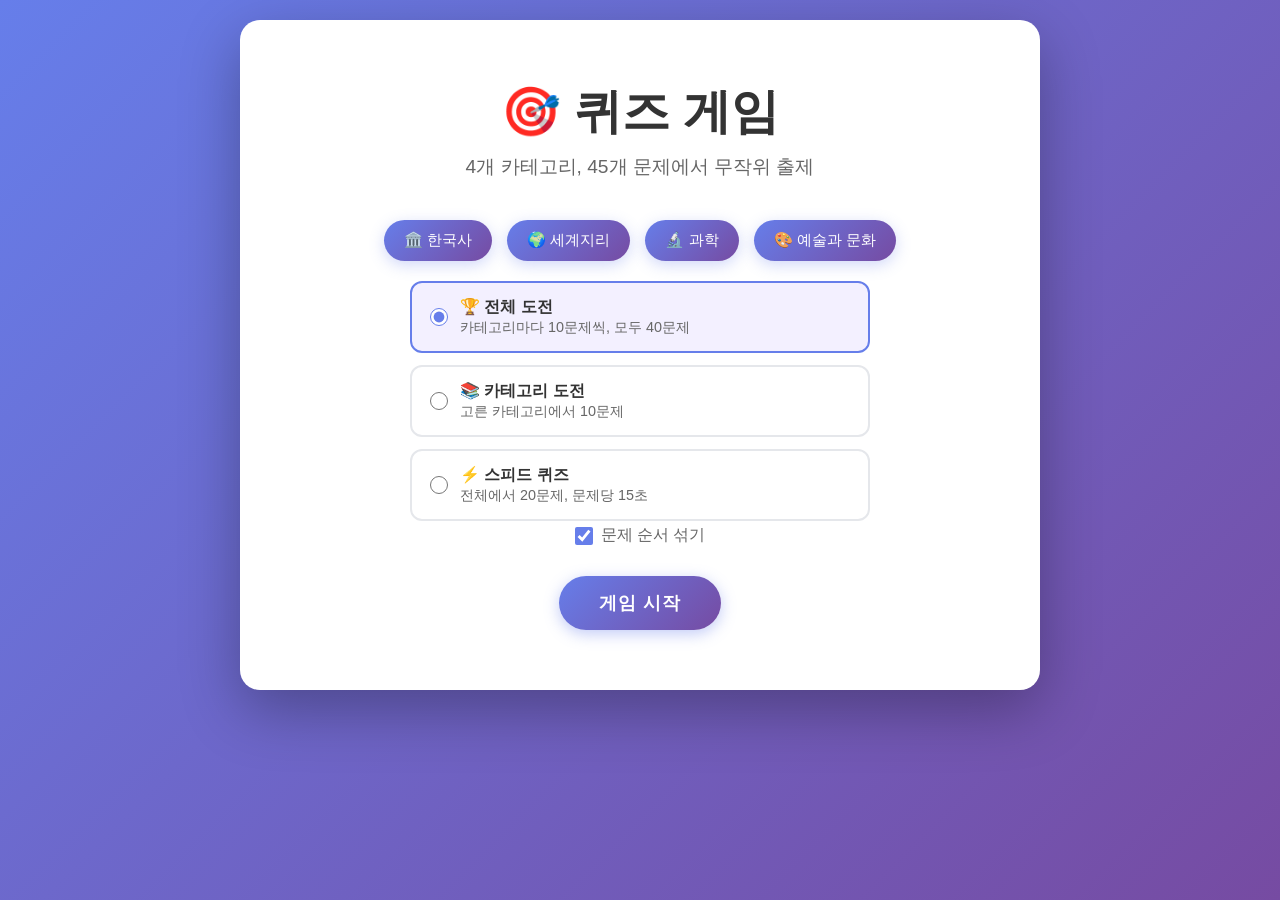
==== commit 1bb2e158: "Study-03-basic 과학 medium 문제 추가 (34번 멘델레예프 주기율표) Co-Authored-By: Claude Opus 5.5 <noreply@anthropic.c" ====
--- a/Study-03-basic/index.html
+++ b/Study-03-basic/index.html
@@ -672,7 +672,7 @@
         <div id="startScreen" class="screen active">
             <div class="start-content">
                 <h1 class="title">🎯 퀴즈 게임</h1>
-                <p class="subtitle">4개 카테고리, 44개 문제에서 무작위 출제</p>
+                <p class="subtitle">4개 카테고리, 45개 문제에서 무작위 출제</p>
                 <div class="categories-preview">
                     <div class="category-chip">🏛️ 한국사</div>
                     <div class="category-chip">🌍 세계지리</div>
@@ -696,7 +696,7 @@
         <div id="quizScreen" class="screen">
             <div class="quiz-header">
                 <div class="progress-info">
-                    <span id="currentQuestion">1</span> / <span id="totalQuestions">44</span>
+                    <span id="currentQuestion">1</span> / <span id="totalQuestions">45</span>
                 </div>
                 <div id="timerText" class="timer-info">⏱ 0초</div>
                 <div class="score-info">
@@ -994,10 +994,10 @@
                 question: "아프리카 대륙에서 면적이 가장 큰 국가는?",
                 options: ["나이지리아", "남아프리카공화국", "알제리", "이집트"],
                 correctAnswer: 2,
-                explanation: "알제리는 약 238만km²로 아프리카에서 가장 큰 국가입니다."
-            },
-
-            // 과학 (11문제)
+                explanation: "알제리는 약 238만km²로 아프리카에서 가장 큰 국가입니다. 2011년 남수단이 독립하기 전에는 수단이 가장 컸습니다."
+            },
+
+            // 과학 (12문제)
             {
                 id: 23,
                 category: "과학",
@@ -1097,10 +1097,19 @@
                 correctAnswer: 3,
                 explanation: "식물은 이산화탄소와 물, 빛을 이용해 광합성을 합니다."
             },
+            {
+                id: 34,
+                category: "과학",
+                difficulty: "medium",
+                question: "1869년 원소를 원자량 순으로 배열한 주기율표를 발표하고, 빈칸을 남겨 아직 발견되지 않은 원소의 존재를 예측한 러시아 화학자는?",
+                options: ["멘델레예프", "라부아지에", "돌턴", "러더퍼드"],
+                correctAnswer: 0,
+                explanation: "드미트리 멘델레예프는 1869년 주기율표를 발표했고, 그가 예측한 갈륨(1875년), 스칸듐(1879년), 저마늄(게르마늄, 1886년)이 실제로 발견되며 주기율표가 인정받았습니다."
+            },
 
             // 예술과 문화 (11문제)
             {
-                id: 34,
+                id: 35,
                 category: "예술과 문화",
                 difficulty: "easy",
                 question: "'모나리자'를 그린 화가는?",
@@ -1109,7 +1118,7 @@
                 explanation: "레오나르도 다빈치는 1503-1519년경 모나리자를 그렸습니다."
             },
             {
-                id: 35,
+                id: 36,
                 category: "예술과 문화",
                 difficulty: "medium",
                 question: "베토벤이 완성한 교향곡은 총 몇 개인가요?",
@@ -1118,7 +1127,7 @@
                 explanation: "루트비히 판 베토벤은 총 9개의 교향곡을 작곡했습니다."
             },
             {
-                id: 36,
+                id: 37,
                 category: "예술과 문화",
                 difficulty: "easy",
                 question: "'해바라기' 연작으로 유명한 화가는?",
@@ -1127,7 +1136,7 @@
                 explanation: "빈센트 반 고흐는 1888-1889년 해바라기 연작을 그렸습니다."
             },
             {
-                id: 37,
+                id: 38,
                 category: "예술과 문화",
                 difficulty: "hard",
                 question: "'게르니카'를 그린 화가는?",
@@ -1136,7 +1145,7 @@
                 explanation: "파블로 피카소는 1937년 스페인 내전을 주제로 게르니카를 그렸습니다."
             },
             {
-                id: 38,
+                id: 39,
                 category: "예술과 문화",
                 difficulty: "medium",
                 question: "'로미오와 줄리엣'의 작가는?",
@@ -1145,7 +1154,7 @@
                 explanation: "윌리엄 셰익스피어는 1595년경 로미오와 줄리엣을 집필했습니다."
             },
             {
-                id: 39,
+                id: 40,
                 category: "예술과 문화",
                 difficulty: "easy",
                 question: "피아노의 건반 수는 일반적으로 몇 개인가요?",
@@ -1154,7 +1163,7 @@
                 explanation: "현대 피아노는 일반적으로 88개의 건반(52개 백건, 36개 흑건)을 가지고 있습니다."
             },
             {
-                id: 40,
+                id: 41,
                 category: "예술과 문화",
                 difficulty: "medium",
                 question: "'생각하는 사람' 조각의 작가는?",
@@ -1163,7 +1172,7 @@
                 explanation: "오귀스트 로댕은 1880년 '지옥의 문'의 일부로 '생각하는 사람'을 구상했고, 1904년 지금의 큰 청동상으로 완성했습니다."
             },
             {
-                id: 41,
+                id: 42,
                 category: "예술과 문화",
                 difficulty: "hard",
                 question: "인상주의 화파의 이름은 어느 작품에서 유래했나요?",
@@ -1172,7 +1181,7 @@
                 explanation: "클로드 모네의 '인상, 해돋이(1872)'에서 인상주의라는 이름이 유래했습니다."
             },
             {
-                id: 42,
+                id: 43,
                 category: "예술과 문화",
                 difficulty: "easy",
                 question: "한국의 전통 음악을 통틀어 이르는 말은?",
@@ -1181,7 +1190,7 @@
                 explanation: "국악은 한국의 전통 음악을 총칭하는 말입니다. 민요와 판소리도 국악의 한 갈래입니다."
             },
             {
-                id: 43,
+                id: 44,
                 category: "예술과 문화",
                 difficulty: "medium",
                 question: "'돈키호테'의 작가는?",
@@ -1190,7 +1199,7 @@
                 explanation: "미겔 데 세르반테스는 1605년과 1615년 돈키호테를 출간했습니다."
             },
             {
-                id: 44,
+                id: 45,
                 category: "예술과 문화",
                 difficulty: "medium",
                 question: "레오나르도 다빈치의 '최후의 만찬'이 그려진 도시는?",
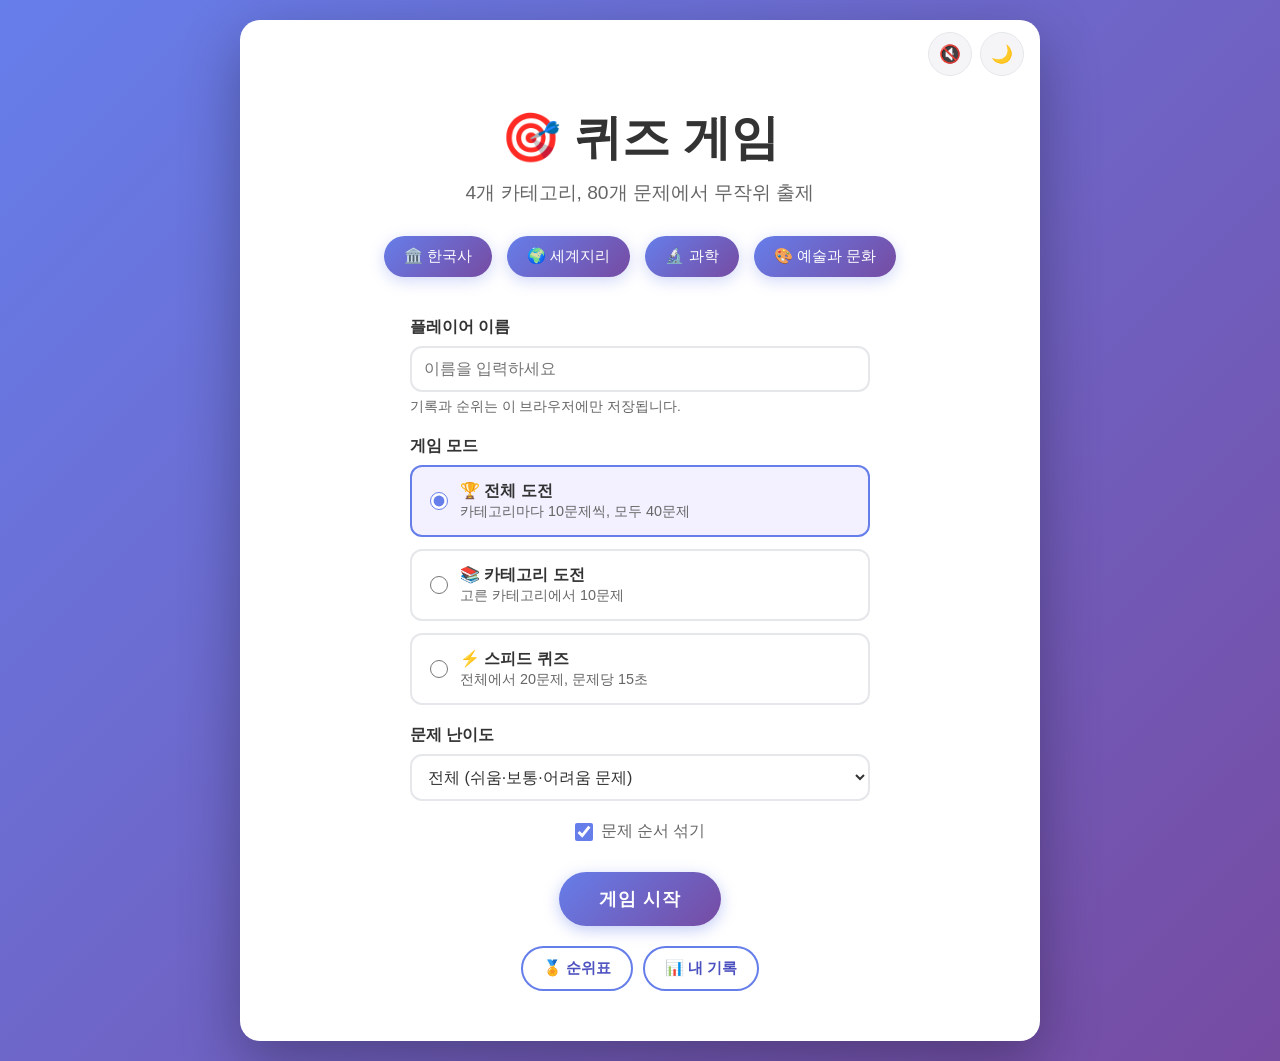
==== commit 409a69ce: "Study-03-basic 기록 저장, 순위표, 개인 대시보드 추가와 문제 80개로 확장 - localStorage 기록 저장(LocalDataManager), 기간·게임 종류·난" ====
--- a/Study-03-basic/index.html
+++ b/Study-03-basic/index.html
@@ -3,19 +3,81 @@
 <head>
     <meta charset="UTF-8">
     <meta name="viewport" content="width=device-width, initial-scale=1.0">
+    <meta name="color-scheme" content="light dark">
     <title>퀴즈 게임 - 지식의 도전</title>
+    <script id="theme-init">
+        // 저장된 테마를 화면이 그려지기 전에 적용 (깜빡임 방지)
+        try {
+            const savedTheme = JSON.parse(localStorage.getItem('quizBasic.theme'));
+            if (savedTheme === 'light' || savedTheme === 'dark') document.documentElement.dataset.theme = savedTheme;
+        } catch (e) { /* 저장소를 못 쓰면 시스템 설정을 따름 */ }
+    </script>
     <style>
         :root {
             --primary-color: #667eea;
             --secondary-color: #764ba2;
             --success-color: #10b981;
             --danger-color: #ef4444;
+            --page-bg: linear-gradient(135deg, #667eea 0%, #764ba2 100%);
             --bg-color: #ffffff;
+            --surface-2: #f5f5f7;
+            --surface-3: #e5e5ea;
             --text-color: #333333;
             --text-secondary: #666666;
             --border-color: #e5e7eb;
+            --accent-soft: #f3f0ff;
+            --accent-text: #4c51bf;
+            --correct-bg: #2e7d32;
+            --incorrect-bg: #c62828;
+            --combo-bg: #fff7ed;
+            --combo-text: #c2410c;
+            --gold: #b7791f;
+            --chart-line: #5a67d8;
+            --chart-grid: #e5e7eb;
+            --focus-ring: #4c51bf;
             --shadow: 0 20px 60px rgba(0, 0, 0, 0.3);
             --animation-speed: 0.3s;
+        }
+
+        /* 다크 모드: 시스템 설정을 따르되, 직접 고른 테마(data-theme)가 우선 */
+        @media (prefers-color-scheme: dark) {
+            :root:not([data-theme="light"]) {
+                --page-bg: linear-gradient(135deg, #1e1b3a 0%, #2b1840 100%);
+                --bg-color: #1c1b29;
+                --surface-2: #26253a;
+                --surface-3: #34334d;
+                --text-color: #ececf4;
+                --text-secondary: #a9a8bf;
+                --border-color: #3a3955;
+                --accent-soft: #2c2850;
+                --accent-text: #a5b0ff;
+                --combo-bg: #3a2618;
+                --combo-text: #fdba74;
+                --gold: #f6c453;
+                --chart-line: #8b9cff;
+                --chart-grid: #34334d;
+                --focus-ring: #a5b0ff;
+                --shadow: 0 20px 60px rgba(0, 0, 0, 0.5);
+            }
+        }
+
+        :root[data-theme="dark"] {
+            --page-bg: linear-gradient(135deg, #1e1b3a 0%, #2b1840 100%);
+            --bg-color: #1c1b29;
+            --surface-2: #26253a;
+            --surface-3: #34334d;
+            --text-color: #ececf4;
+            --text-secondary: #a9a8bf;
+            --border-color: #3a3955;
+            --accent-soft: #2c2850;
+            --accent-text: #a5b0ff;
+            --combo-bg: #3a2618;
+            --combo-text: #fdba74;
+            --gold: #f6c453;
+            --chart-line: #8b9cff;
+            --chart-grid: #34334d;
+            --focus-ring: #a5b0ff;
+            --shadow: 0 20px 60px rgba(0, 0, 0, 0.5);
         }
 
         * {
@@ -26,10 +88,17 @@
 
         body {
             font-family: -apple-system, BlinkMacSystemFont, 'Segoe UI', Roboto, 'Helvetica Neue', Arial, sans-serif;
-            background: linear-gradient(135deg, var(--primary-color) 0%, var(--secondary-color) 100%);
+            background: var(--page-bg);
+            background-color: #5b4b9a;
+            color: var(--text-color);
             min-height: 100vh;
             padding: 20px;
-            transition: background 0.3s ease;
+        }
+
+        /* 키보드로 움직일 때만 보이는 포커스 표시 */
+        :focus-visible {
+            outline: 3px solid var(--focus-ring);
+            outline-offset: 2px;
         }
 
         .container {
@@ -41,7 +110,33 @@
             box-shadow: var(--shadow);
             overflow: hidden;
             min-height: 600px;
-            transition: all 0.3s ease;
+            transition: background var(--animation-speed) ease;
+        }
+
+        /* 상단 설정 막대 (사운드, 테마) */
+        .app-bar {
+            display: flex;
+            justify-content: flex-end;
+            gap: 8px;
+            padding: 12px 16px 0;
+        }
+
+        .icon-btn {
+            min-width: 44px;
+            height: 44px;
+            padding: 0 10px;
+            background: var(--surface-2);
+            color: var(--text-color);
+            border: 1px solid var(--border-color);
+            border-radius: 22px;
+            font-size: 1.1em;
+            cursor: pointer;
+            transition: transform var(--animation-speed) ease, background var(--animation-speed) ease;
+        }
+
+        .icon-btn:hover {
+            transform: translateY(-1px);
+            background: var(--accent-soft);
         }
 
         .screen {
@@ -51,6 +146,10 @@
 
         .screen.active {
             display: block;
+        }
+
+        .screen-heading:focus {
+            outline: none;
         }
 
         @keyframes fadeIn {
@@ -64,15 +163,26 @@
             }
         }
 
+        @keyframes fadeUp {
+            from {
+                opacity: 0;
+                transform: translateY(8px);
+            }
+            to {
+                opacity: 1;
+                transform: translateY(0);
+            }
+        }
+
         /* 시작 화면 */
         .start-content {
-            padding: 60px 40px;
+            padding: 30px 40px 50px;
             text-align: center;
         }
 
         .title {
             font-size: 3em;
-            color: #333;
+            color: var(--text-color);
             margin-bottom: 10px;
             animation: bounce 1s ease-in-out;
         }
@@ -84,8 +194,8 @@
 
         .subtitle {
             font-size: 1.2em;
-            color: #666;
-            margin-bottom: 40px;
+            color: var(--text-secondary);
+            margin-bottom: 30px;
         }
 
         .categories-preview {
@@ -111,7 +221,7 @@
             align-items: center;
             justify-content: center;
             gap: 8px;
-            margin: -20px 0 30px;
+            margin: 0 0 30px;
             color: var(--text-secondary);
             cursor: pointer;
         }
@@ -148,264 +258,75 @@
         }
 
         .btn-secondary {
-            background: #4CAF50;
+            background: var(--correct-bg);
             color: white;
-            box-shadow: 0 4px 15px rgba(76, 175, 80, 0.3);
+            box-shadow: 0 4px 15px rgba(46, 125, 50, 0.3);
         }
 
         .btn-secondary:hover {
-            background: #45a049;
+            filter: brightness(1.1);
             transform: translateY(-2px);
         }
 
-        /* 퀴즈 화면 */
-        .quiz-header {
-            padding: 25px 30px;
-            background: linear-gradient(135deg, #667eea 0%, #764ba2 100%);
-            color: white;
+        .btn-outline {
+            background: transparent;
+            color: var(--accent-text);
+            border: 2px solid var(--primary-color);
+        }
+
+        .btn-outline:hover {
+            background: var(--accent-soft);
+        }
+
+        .btn-small {
+            padding: 10px 20px;
+            font-size: 0.95em;
+            letter-spacing: 0;
+        }
+
+        .start-links {
             display: flex;
-            justify-content: space-between;
-            align-items: center;
-        }
-
-        .progress-info {
-            font-size: 1.1em;
-            font-weight: 500;
-        }
-
-        .score-info {
-            font-size: 1.1em;
-            font-weight: 500;
-        }
-
-        .progress-bar {
-            height: 6px;
-            background: #e0e0e0;
-            position: relative;
-            overflow: hidden;
-        }
-
-        .progress-fill {
-            height: 100%;
-            background: linear-gradient(90deg, #4CAF50, #8BC34A);
-            transition: width 0.5s ease;
-            width: 0%;
-        }
-
-        .quiz-content {
-            padding: 40px 30px;
-        }
-
-        .category-badge {
-            display: inline-block;
-            padding: 8px 16px;
-            background: #f5f5f5;
-            color: #666;
-            border-radius: 20px;
-            font-size: 0.9em;
-            font-weight: 500;
-            margin-bottom: 20px;
-        }
-
-        .question {
-            font-size: 1.5em;
-            color: #333;
-            margin-bottom: 30px;
-            line-height: 1.4;
-        }
-
-        .options-container {
-            display: grid;
-            gap: 15px;
-        }
-
-        .option-btn {
-            padding: 18px 25px;
-            background: white;
-            border: 2px solid #e0e0e0;
-            border-radius: 12px;
-            text-align: left;
-            font-size: 1.05em;
-            color: #333;
-            cursor: pointer;
-            transition: all 0.3s ease;
-            position: relative;
-            overflow: hidden;
-        }
-
-        .option-btn:hover:not(.disabled) {
-            background: #f8f9fa;
-            border-color: #667eea;
-            transform: translateX(5px);
-        }
-
-        .option-btn.selected {
-            background: #667eea;
-            color: white;
-            border-color: #667eea;
-        }
-
-        .option-btn.correct {
-            background: #4CAF50;
-            color: white;
-            border-color: #4CAF50;
-            animation: correctPulse 0.5s ease;
-        }
-
-        .option-btn.incorrect {
-            background: #f44336;
-            color: white;
-            border-color: #f44336;
-            animation: shake 0.5s ease;
-        }
-
-        .option-btn.disabled {
-            pointer-events: none;
-            opacity: 0.7;
-        }
-
-        @keyframes correctPulse {
-            0%, 100% { transform: scale(1); }
-            50% { transform: scale(1.05); }
-        }
-
-        @keyframes shake {
-            0%, 100% { transform: translateX(0); }
-            25% { transform: translateX(-10px); }
-            75% { transform: translateX(10px); }
-        }
-
-        /* 피드백 모달 */
-        .feedback-modal {
-            display: none;
-            position: fixed;
-            top: 50%;
-            left: 50%;
-            transform: translate(-50%, -50%);
-            background: white;
-            border-radius: 20px;
-            padding: 30px;
-            box-shadow: 0 10px 40px rgba(0, 0, 0, 0.3);
-            z-index: 1000;
-            max-width: 400px;
-            width: 90%;
-            text-align: center;
-            animation: modalSlideIn 0.3s ease;
-        }
-
-        .feedback-modal.show {
-            display: block;
-        }
-
-        @keyframes modalSlideIn {
-            from {
-                opacity: 0;
-                transform: translate(-50%, -60%);
-            }
-            to {
-                opacity: 1;
-                transform: translate(-50%, -50%);
-            }
-        }
-
-        .feedback-icon {
-            font-size: 3em;
-            margin-bottom: 15px;
-        }
-
-        .feedback-icon.correct::before {
-            content: "✅";
-        }
-
-        .feedback-icon.incorrect::before {
-            content: "❌";
-        }
-
-        #feedbackTitle {
-            font-size: 1.5em;
-            color: #333;
-            margin-bottom: 10px;
-        }
-
-        #feedbackExplanation {
-            color: #666;
-            line-height: 1.5;
-            margin-bottom: 20px;
-        }
-
-        /* 결과 화면 */
-        .result-content {
-            padding: 50px 30px;
-            text-align: center;
-        }
-
-        .result-title {
-            font-size: 2.5em;
-            color: #333;
-            margin-bottom: 30px;
-        }
-
-        .result-stats {
-            display: grid;
-            grid-template-columns: repeat(3, 1fr);
-            gap: 20px;
-            margin-bottom: 40px;
-        }
-
-        .stat-card {
-            padding: 20px;
-            background: linear-gradient(135deg, #f5f5f5 0%, #e0e0e0 100%);
-            border-radius: 15px;
-        }
-
-        .stat-value {
-            font-size: 2em;
-            font-weight: bold;
-            color: #667eea;
-            margin-bottom: 5px;
-        }
-
-        .stat-label {
-            color: #666;
-            font-size: 0.9em;
-            text-transform: uppercase;
-            letter-spacing: 1px;
-        }
-
-        .category-results {
-            margin-bottom: 30px;
-        }
-
-        .category-result {
-            display: flex;
-            justify-content: space-between;
-            align-items: center;
-            padding: 15px 20px;
-            background: #f8f9fa;
-            border-radius: 10px;
-            margin-bottom: 10px;
-        }
-
-        .category-name {
-            font-weight: 500;
-            color: #333;
-        }
-
-        .category-score {
-            color: #667eea;
-            font-weight: bold;
-        }
-
-        .result-actions {
-            display: flex;
+            justify-content: center;
             gap: 10px;
-            justify-content: center;
             flex-wrap: wrap;
             margin-top: 20px;
         }
 
-        .hidden {
-            display: none !important;
+        /* 시작 화면 설정 (이름, 모드, 카테고리, 난이도) */
+        .form-field {
+            max-width: 460px;
+            margin: 0 auto 20px;
+            text-align: left;
+        }
+
+        .form-field label {
+            display: block;
+            margin-bottom: 8px;
+            font-weight: 600;
+            color: var(--text-color);
+        }
+
+        .form-field input,
+        .form-field select,
+        .filter-row select {
+            width: 100%;
+            padding: 12px;
+            font-size: 1em;
+            color: var(--text-color);
+            background: var(--bg-color);
+            border: 2px solid var(--border-color);
+            border-radius: 12px;
+        }
+
+        .form-field input:focus,
+        .form-field select:focus {
+            border-color: var(--primary-color);
+        }
+
+        .form-hint {
+            margin-top: 6px;
+            font-size: 0.85em;
+            color: var(--text-secondary);
         }
 
         /* 게임 모드 선택 */
@@ -413,8 +334,15 @@
             display: grid;
             gap: 12px;
             max-width: 460px;
-            margin: -20px auto 24px;
+            margin: 0 auto 20px;
             text-align: left;
+            border: none;
+        }
+
+        .mode-list legend {
+            margin-bottom: 8px;
+            font-weight: 600;
+            color: var(--text-color);
         }
 
         .mode-option {
@@ -435,7 +363,7 @@
 
         .mode-option:has(input:checked) {
             border-color: var(--primary-color);
-            background: #f3f0ff;
+            background: var(--accent-soft);
         }
 
         .mode-option input {
@@ -455,25 +383,354 @@
             color: var(--text-secondary);
         }
 
-        .category-field {
-            max-width: 460px;
-            margin: 0 auto 30px;
-            text-align: left;
-        }
-
-        .category-field label {
-            display: block;
-            margin-bottom: 8px;
-            font-weight: 600;
+        /* 퀴즈 화면 */
+        .quiz-header {
+            padding: 25px 30px;
+            background: linear-gradient(135deg, #667eea 0%, #764ba2 100%);
+            color: white;
+            display: flex;
+            justify-content: space-between;
+            align-items: center;
+            gap: 10px;
+        }
+
+        .progress-info,
+        .score-info {
+            font-size: 1.1em;
+            font-weight: 500;
+        }
+
+        #currentScore {
+            display: inline-block;
+        }
+
+        #currentScore.bump {
+            animation: scorePop 0.4s ease;
+        }
+
+        @keyframes scorePop {
+            50% { transform: scale(1.35); }
+        }
+
+        .progress-bar {
+            height: 6px;
+            background: var(--surface-3);
+            position: relative;
+            overflow: hidden;
+        }
+
+        .progress-fill {
+            height: 100%;
+            background: linear-gradient(90deg, #4CAF50, #8BC34A);
+            transition: width 0.5s ease;
+            width: 0%;
+        }
+
+        .quiz-content {
+            padding: 40px 30px;
+        }
+
+        .category-badge {
+            display: inline-block;
+            padding: 8px 16px;
+            background: var(--surface-2);
+            color: var(--text-secondary);
+            border-radius: 20px;
+            font-size: 0.9em;
+            font-weight: 500;
+            margin-bottom: 20px;
+        }
+
+        .question {
+            font-size: 1.5em;
             color: var(--text-color);
-        }
-
-        .category-field select {
-            width: 100%;
-            padding: 12px;
-            font-size: 1em;
+            margin-bottom: 30px;
+            line-height: 1.4;
+        }
+
+        .options-container {
+            display: grid;
+            gap: 15px;
+        }
+
+        .option-btn {
+            display: flex;
+            align-items: center;
+            gap: 14px;
+            padding: 18px 25px;
+            background: var(--bg-color);
             border: 2px solid var(--border-color);
             border-radius: 12px;
+            text-align: left;
+            font-size: 1.05em;
+            color: var(--text-color);
+            cursor: pointer;
+            transition: all 0.3s ease;
+            position: relative;
+            overflow: hidden;
+            animation: fadeUp 0.3s ease backwards;
+        }
+
+        .option-btn:nth-child(2) { animation-delay: 0.05s; }
+        .option-btn:nth-child(3) { animation-delay: 0.1s; }
+        .option-btn:nth-child(4) { animation-delay: 0.15s; }
+
+        /* 선택지 앞의 단축키 번호 */
+        .option-key {
+            flex: none;
+            display: inline-flex;
+            align-items: center;
+            justify-content: center;
+            width: 28px;
+            height: 28px;
+            border-radius: 8px;
+            background: var(--surface-2);
+            color: var(--text-secondary);
+            font-size: 0.85em;
+            font-weight: 600;
+        }
+
+        .option-btn:hover:not(.disabled) {
+            background: var(--surface-2);
+            border-color: var(--primary-color);
+            transform: translateX(5px);
+        }
+
+        .option-btn.correct {
+            background: var(--correct-bg);
+            color: white;
+            border-color: var(--correct-bg);
+            animation: correctPulse 0.5s ease;
+        }
+
+        .option-btn.incorrect {
+            background: var(--incorrect-bg);
+            color: white;
+            border-color: var(--incorrect-bg);
+            animation: shake 0.5s ease;
+        }
+
+        .option-btn.correct .option-key,
+        .option-btn.incorrect .option-key {
+            background: rgba(255, 255, 255, 0.25);
+            color: white;
+        }
+
+        .option-btn.disabled {
+            pointer-events: none;
+            opacity: 0.7;
+        }
+
+        .option-btn.correct,
+        .option-btn.incorrect {
+            opacity: 1;
+        }
+
+        .option-btn.removed {
+            opacity: 0.3;
+            text-decoration: line-through;
+        }
+
+        @keyframes correctPulse {
+            0%, 100% { transform: scale(1); }
+            50% { transform: scale(1.05); }
+        }
+
+        @keyframes shake {
+            0%, 100% { transform: translateX(0); }
+            25% { transform: translateX(-10px); }
+            75% { transform: translateX(10px); }
+        }
+
+        /* 피드백 모달 (뒤를 어둡게 가림) */
+        .feedback-modal {
+            display: none;
+            position: fixed;
+            top: 50%;
+            left: 50%;
+            transform: translate(-50%, -50%);
+            background: var(--bg-color);
+            border-radius: 20px;
+            padding: 30px;
+            box-shadow: 0 10px 40px rgba(0, 0, 0, 0.3), 0 0 0 100vmax rgba(0, 0, 0, 0.35);
+            z-index: 1000;
+            max-width: 400px;
+            width: 90%;
+            max-height: 90vh;
+            overflow-y: auto;
+            text-align: center;
+            animation: modalSlideIn 0.3s ease;
+        }
+
+        .feedback-modal.show {
+            display: block;
+        }
+
+        @keyframes modalSlideIn {
+            from {
+                opacity: 0;
+                transform: translate(-50%, -60%);
+            }
+            to {
+                opacity: 1;
+                transform: translate(-50%, -50%);
+            }
+        }
+
+        .feedback-icon {
+            font-size: 3em;
+            margin-bottom: 15px;
+        }
+
+        .feedback-icon.correct::before {
+            content: "✅";
+        }
+
+        .feedback-icon.incorrect::before {
+            content: "❌";
+        }
+
+        .feedback-icon.timeout::before {
+            content: "⏰";
+        }
+
+        #feedbackTitle {
+            font-size: 1.5em;
+            color: var(--text-color);
+            margin-bottom: 10px;
+        }
+
+        #feedbackExplanation {
+            color: var(--text-secondary);
+            line-height: 1.5;
+            margin-bottom: 20px;
+        }
+
+        .feedback-points {
+            color: var(--accent-text);
+            font-weight: 600;
+            margin-bottom: 10px;
+        }
+
+        /* 결과 화면 */
+        .result-content,
+        .page-content {
+            padding: 30px 30px 50px;
+            text-align: center;
+        }
+
+        .result-title,
+        .page-title {
+            font-size: 2.5em;
+            color: var(--text-color);
+            margin-bottom: 30px;
+        }
+
+        .page-title {
+            font-size: 2em;
+            margin-bottom: 20px;
+        }
+
+        .result-mode {
+            color: var(--text-secondary);
+            margin: -20px 0 20px;
+        }
+
+        .record-banner {
+            display: inline-block;
+            margin-bottom: 25px;
+            padding: 10px 20px;
+            border-radius: 25px;
+            background: var(--accent-soft);
+            color: var(--text-color);
+            font-weight: 600;
+            animation: fadeUp 0.5s ease;
+        }
+
+        .record-banner.best {
+            background: var(--combo-bg);
+            color: var(--combo-text);
+            animation: correctPulse 0.6s ease 2;
+        }
+
+        .result-stats,
+        .dashboard-stats {
+            display: grid;
+            grid-template-columns: repeat(3, 1fr);
+            gap: 20px;
+            margin-bottom: 40px;
+        }
+
+        .dashboard-stats {
+            grid-template-columns: repeat(4, 1fr);
+            gap: 12px;
+            margin-bottom: 30px;
+        }
+
+        .stat-card {
+            padding: 20px;
+            background: var(--surface-2);
+            border-radius: 15px;
+            animation: fadeUp 0.4s ease backwards;
+        }
+
+        .stat-card:nth-child(2) { animation-delay: 0.05s; }
+        .stat-card:nth-child(3) { animation-delay: 0.1s; }
+        .stat-card:nth-child(4) { animation-delay: 0.15s; }
+        .stat-card:nth-child(5) { animation-delay: 0.2s; }
+        .stat-card:nth-child(6) { animation-delay: 0.25s; }
+
+        .stat-value {
+            font-size: 2em;
+            font-weight: bold;
+            color: var(--accent-text);
+            margin-bottom: 5px;
+        }
+
+        .dashboard-stats .stat-value {
+            font-size: 1.6em;
+        }
+
+        .stat-label {
+            color: var(--text-secondary);
+            font-size: 0.9em;
+            letter-spacing: 1px;
+        }
+
+        .category-results {
+            margin-bottom: 30px;
+        }
+
+        .category-result {
+            display: flex;
+            justify-content: space-between;
+            align-items: center;
+            padding: 15px 20px;
+            background: var(--surface-2);
+            border-radius: 10px;
+            margin-bottom: 10px;
+        }
+
+        .category-name {
+            font-weight: 500;
+            color: var(--text-color);
+        }
+
+        .category-score {
+            color: var(--accent-text);
+            font-weight: bold;
+        }
+
+        .result-actions {
+            display: flex;
+            gap: 10px;
+            justify-content: center;
+            flex-wrap: wrap;
+            margin-top: 20px;
+        }
+
+        .hidden {
+            display: none !important;
         }
 
         /* 타이머 */
@@ -494,7 +751,7 @@
 
         .time-bar {
             height: 6px;
-            background: #e0e0e0;
+            background: var(--surface-3);
             overflow: hidden;
         }
 
@@ -531,8 +788,8 @@
 
         .combo-badge {
             padding: 8px 16px;
-            background: #fff7ed;
-            color: #c2410c;
+            background: var(--combo-bg);
+            color: var(--combo-text);
             border-radius: 20px;
             font-size: 0.9em;
             font-weight: 600;
@@ -545,9 +802,10 @@
         }
 
         .tool-btn {
+            min-height: 40px;
             padding: 8px 14px;
-            background: white;
-            color: var(--primary-color);
+            background: var(--bg-color);
+            color: var(--accent-text);
             border: 2px solid var(--primary-color);
             border-radius: 20px;
             font-size: 0.9em;
@@ -562,14 +820,10 @@
         }
 
         .tool-btn:disabled {
-            color: #aaa;
+            color: var(--text-secondary);
             border-color: var(--border-color);
             cursor: default;
-        }
-
-        .option-btn.removed {
-            opacity: 0.3;
-            text-decoration: line-through;
+            opacity: 0.6;
         }
 
         /* 일시정지 화면 (문제를 가림) */
@@ -595,40 +849,367 @@
             width: 260px;
         }
 
-        .btn-outline {
-            background: white;
-            color: var(--primary-color);
-            border: 2px solid var(--primary-color);
-        }
-
-        .btn-outline:hover {
-            background: #f3f0ff;
-        }
-
-        /* 피드백 모달의 점수 내역 */
-        .feedback-icon.timeout::before {
-            content: "⏰";
-        }
-
-        .feedback-points {
-            color: var(--primary-color);
+        /* 순위표와 대시보드의 필터 */
+        .segmented {
+            display: inline-flex;
+            padding: 4px;
+            gap: 4px;
+            background: var(--surface-2);
+            border-radius: 25px;
+            margin-bottom: 16px;
+        }
+
+        .segmented button {
+            min-height: 40px;
+            padding: 8px 16px;
+            background: transparent;
+            color: var(--text-secondary);
+            border: none;
+            border-radius: 20px;
+            font-size: 0.95em;
             font-weight: 600;
+            cursor: pointer;
+            transition: all var(--animation-speed) ease;
+        }
+
+        .segmented button[aria-pressed="true"] {
+            background: var(--bg-color);
+            color: var(--accent-text);
+            box-shadow: 0 2px 8px rgba(0, 0, 0, 0.12);
+        }
+
+        .filter-row {
+            display: flex;
+            gap: 10px;
+            margin-bottom: 20px;
+            text-align: left;
+        }
+
+        .filter-row label {
+            flex: 1;
+            font-size: 0.85em;
+            font-weight: 600;
+            color: var(--text-secondary);
+        }
+
+        .filter-row select {
+            margin-top: 4px;
+            padding: 10px;
+        }
+
+        /* 순위표 */
+        .rank-table {
+            width: 100%;
+            border-collapse: separate;
+            border-spacing: 0 6px;
+            text-align: left;
+            margin-bottom: 20px;
+        }
+
+        .rank-table caption {
+            text-align: left;
+            color: var(--text-secondary);
+            font-size: 0.9em;
+            margin-bottom: 4px;
+        }
+
+        .rank-table th {
+            padding: 4px 12px;
+            font-size: 0.8em;
+            font-weight: 600;
+            color: var(--text-secondary);
+        }
+
+        .rank-table td {
+            padding: 12px;
+            background: var(--surface-2);
+            color: var(--text-color);
+            font-variant-numeric: tabular-nums;
+        }
+
+        .rank-table td:first-child {
+            border-radius: 10px 0 0 10px;
+            font-weight: 700;
+            width: 56px;
+            text-align: center;
+        }
+
+        .rank-table td:last-child {
+            border-radius: 0 10px 10px 0;
+        }
+
+        .rank-table tbody tr {
+            animation: fadeUp 0.35s ease backwards;
+            animation-delay: calc(var(--i, 0) * 40ms);
+        }
+
+        .rank-table tr.me td {
+            background: var(--accent-soft);
+        }
+
+        .rank-table tr.me td:nth-child(2) {
+            font-weight: 700;
+        }
+
+        .rank-table .num {
+            text-align: right;
+        }
+
+        .rank-medal {
+            font-size: 1.2em;
+        }
+
+        .empty-message {
+            padding: 30px 20px;
+            color: var(--text-secondary);
+            background: var(--surface-2);
+            border-radius: 12px;
+            margin-bottom: 20px;
+        }
+
+        /* 대시보드 */
+        .panel {
+            margin-bottom: 30px;
+            text-align: left;
+        }
+
+        .panel h2 {
+            font-size: 1.15em;
+            color: var(--text-color);
+            margin-bottom: 12px;
+        }
+
+        .panel-head {
+            display: flex;
+            justify-content: space-between;
+            align-items: center;
+            flex-wrap: wrap;
+            gap: 10px;
+            margin-bottom: 12px;
+        }
+
+        .panel-head h2 {
+            margin-bottom: 0;
+        }
+
+        .panel-head .segmented {
+            margin-bottom: 0;
+        }
+
+        .chart-box {
+            position: relative;
+            padding: 12px 8px 4px;
+            background: var(--surface-2);
+            border-radius: 12px;
+        }
+
+        .chart-box svg {
+            display: block;
+            width: 100%;
+            height: auto;
+            overflow: visible;
+        }
+
+        .chart-box text {
+            fill: var(--text-secondary);
+            font-size: 12px;
+            font-family: inherit;
+        }
+
+        .chart-tooltip {
+            position: absolute;
+            pointer-events: none;
+            padding: 8px 10px;
+            background: var(--bg-color);
+            color: var(--text-color);
+            border: 1px solid var(--border-color);
+            border-radius: 8px;
+            box-shadow: 0 4px 14px rgba(0, 0, 0, 0.18);
+            font-size: 0.85em;
+            line-height: 1.4;
+            white-space: nowrap;
+            transform: translate(-50%, calc(-100% - 12px));
+            z-index: 5;
+        }
+
+        .chart-grid {
+            stroke: var(--chart-grid);
+            stroke-width: 1;
+        }
+
+        .chart-line {
+            fill: none;
+            stroke: var(--chart-line);
+            stroke-width: 2;
+            stroke-linejoin: round;
+            stroke-linecap: round;
+        }
+
+        .chart-dot {
+            fill: var(--chart-line);
+            stroke: var(--surface-2);
+            stroke-width: 2;
+        }
+
+        .chart-cross {
+            stroke: var(--text-secondary);
+            stroke-width: 1;
+            stroke-dasharray: 3 3;
+        }
+
+        .chart-hit {
+            fill: transparent;
+            cursor: pointer;
+        }
+
+        .chart-hit:focus {
+            outline: none;
+        }
+
+        .chart-hit:focus-visible {
+            stroke: var(--focus-ring);
+            stroke-width: 2;
+        }
+
+        .bar-row {
+            display: grid;
+            grid-template-columns: 90px 1fr 110px;
+            align-items: center;
+            gap: 10px;
             margin-bottom: 10px;
         }
 
-        /* 결과 화면 모드 표시 */
-        .result-mode {
+        .bar-label {
+            color: var(--text-color);
+            font-weight: 500;
+        }
+
+        .bar-track {
+            height: 14px;
+            background: var(--surface-2);
+            border-radius: 7px;
+            overflow: hidden;
+        }
+
+        .bar-fill {
+            height: 100%;
+            background: var(--chart-line);
+            border-radius: 0 4px 4px 0;
+            transform-origin: left;
+            animation: growX 0.6s ease backwards;
+        }
+
+        @keyframes growX {
+            from { transform: scaleX(0); }
+        }
+
+        .bar-value {
             color: var(--text-secondary);
-            margin: -20px 0 30px;
+            font-size: 0.9em;
+            text-align: right;
+            font-variant-numeric: tabular-nums;
+        }
+
+        .best-list,
+        .recent-list {
+            display: grid;
+            gap: 8px;
+            list-style: none;
+        }
+
+        .best-list li,
+        .recent-list li {
+            display: flex;
+            justify-content: space-between;
+            gap: 10px;
+            padding: 12px 16px;
+            background: var(--surface-2);
+            border-radius: 10px;
+            color: var(--text-color);
+        }
+
+        .muted {
+            color: var(--text-secondary);
+            font-size: 0.9em;
+        }
+
+        .strong {
+            font-weight: 700;
+            color: var(--accent-text);
+            white-space: nowrap;
+        }
+
+        .danger-link {
+            background: none;
+            border: none;
+            color: var(--text-secondary);
+            text-decoration: underline;
+            cursor: pointer;
+            font-size: 0.9em;
+            padding: 10px;
+        }
+
+        .danger-link:hover {
+            color: var(--incorrect-bg);
+        }
+
+        /* 알림 (공유 결과 등) */
+        .toast {
+            position: fixed;
+            left: 50%;
+            bottom: 24px;
+            transform: translate(-50%, 20px);
+            padding: 12px 20px;
+            background: #26253a;
+            color: #fff;
+            border-radius: 25px;
+            box-shadow: 0 6px 20px rgba(0, 0, 0, 0.3);
+            opacity: 0;
+            pointer-events: none;
+            transition: opacity 0.3s ease, transform 0.3s ease;
+            z-index: 2000;
+        }
+
+        .toast.show {
+            opacity: 1;
+            transform: translate(-50%, 0);
+        }
+
+        .sr-only {
+            position: absolute;
+            width: 1px;
+            height: 1px;
+            overflow: hidden;
+            clip: rect(0 0 0 0);
+            white-space: nowrap;
         }
 
         /* Responsive Design */
         @media (max-width: 600px) {
+            body {
+                padding: 0;
+            }
+
             .container {
                 border-radius: 0;
                 min-height: 100vh;
             }
 
+            .start-content,
+            .result-content,
+            .page-content {
+                padding: 20px 16px 40px;
+            }
+
+            .quiz-content {
+                padding: 24px 16px;
+            }
+
+            .quiz-header {
+                padding: 16px;
+                flex-wrap: wrap;
+            }
+
             .title {
                 font-size: 2em;
             }
@@ -638,12 +1219,13 @@
             }
 
             .option-btn {
-                padding: 15px 20px;
+                padding: 15px 16px;
                 font-size: 1em;
             }
 
             .categories-preview {
                 gap: 10px;
+                margin-bottom: 30px;
             }
 
             .category-chip {
@@ -651,52 +1233,138 @@
                 font-size: 0.85em;
             }
 
-            .result-stats {
+            /* iOS에서 입력할 때 화면이 확대되지 않도록 16px 이상 */
+            .form-field input,
+            .form-field select,
+            .filter-row select {
+                font-size: 16px;
+            }
+
+            .result-stats,
+            .dashboard-stats {
                 grid-template-columns: repeat(2, 1fr);
                 gap: 12px;
             }
 
-            .result-actions {
+            .stat-card {
+                padding: 14px;
+            }
+
+            .stat-value {
+                font-size: 1.6em;
+            }
+
+            .result-actions,
+            .start-links {
                 flex-direction: column;
             }
 
-            .result-actions .btn {
+            .result-actions .btn,
+            .start-links .btn {
                 width: 100%;
+            }
+
+            .filter-row {
+                flex-direction: column;
+            }
+
+            .segmented {
+                display: flex;
+            }
+
+            .segmented button {
+                flex: 1;
+                padding: 8px 6px;
+            }
+
+            .bar-row {
+                grid-template-columns: 72px 1fr 90px;
+                gap: 8px;
+            }
+
+            .rank-table td {
+                padding: 10px 8px;
+            }
+
+            .rank-table .col-date {
+                display: none;
+            }
+
+            /* 날짜 칸을 숨기면 정답률 칸이 행의 끝 */
+            .rank-table td:nth-last-child(2) {
+                border-radius: 0 10px 10px 0;
+            }
+
+            .pause-overlay .btn {
+                width: 80%;
+            }
+        }
+
+        /* 움직임 줄이기 설정을 켠 사용자에게는 애니메이션을 끔 */
+        @media (prefers-reduced-motion: reduce) {
+            *,
+            *::before,
+            *::after {
+                animation-duration: 0.01ms !important;
+                animation-iteration-count: 1 !important;
+                animation-delay: 0ms !important;
+                transition-duration: 0.01ms !important;
             }
         }
     </style>
 </head>
 <body>
-    <div class="container">
+    <main class="container">
+        <!-- 설정 막대 -->
+        <div class="app-bar">
+            <button id="soundBtn" class="icon-btn" aria-pressed="false" title="효과음 켜기/끄기">🔇</button>
+            <button id="themeBtn" class="icon-btn" aria-pressed="false" title="다크 모드 켜기/끄기">🌙</button>
+        </div>
+
         <!-- 시작 화면 -->
-        <div id="startScreen" class="screen active">
+        <section id="startScreen" class="screen active">
             <div class="start-content">
-                <h1 class="title">🎯 퀴즈 게임</h1>
-                <p class="subtitle">4개 카테고리, 45개 문제에서 무작위 출제</p>
+                <h1 class="title screen-heading" tabindex="-1">🎯 퀴즈 게임</h1>
+                <p class="subtitle">4개 카테고리, 80개 문제에서 무작위 출제</p>
                 <div class="categories-preview">
                     <div class="category-chip">🏛️ 한국사</div>
                     <div class="category-chip">🌍 세계지리</div>
                     <div class="category-chip">🔬 과학</div>
                     <div class="category-chip">🎨 예술과 문화</div>
                 </div>
-                <div id="modeList" class="mode-list"></div>
-                <div id="categoryField" class="category-field hidden">
+                <div class="form-field">
+                    <label for="playerName">플레이어 이름</label>
+                    <input type="text" id="playerName" maxlength="12" placeholder="이름을 입력하세요" autocomplete="nickname">
+                    <p class="form-hint">기록과 순위는 이 브라우저에만 저장됩니다.</p>
+                </div>
+                <fieldset id="modeList" class="mode-list">
+                    <legend>게임 모드</legend>
+                </fieldset>
+                <div id="categoryField" class="form-field hidden">
                     <label for="categorySelect">카테고리</label>
                     <select id="categorySelect"></select>
+                </div>
+                <div class="form-field">
+                    <label for="levelSelect">문제 난이도</label>
+                    <select id="levelSelect"></select>
                 </div>
                 <label class="shuffle-option">
                     <input type="checkbox" id="shuffleCheck" checked>
                     문제 순서 섞기
                 </label>
                 <button id="startBtn" class="btn btn-primary">게임 시작</button>
+                <div class="start-links">
+                    <button id="startLeaderboardBtn" class="btn btn-outline btn-small">🏅 순위표</button>
+                    <button id="startStatsBtn" class="btn btn-outline btn-small">📊 내 기록</button>
+                </div>
             </div>
-        </div>
+        </section>
 
         <!-- 퀴즈 화면 -->
-        <div id="quizScreen" class="screen">
+        <section id="quizScreen" class="screen">
             <div class="quiz-header">
                 <div class="progress-info">
-                    <span id="currentQuestion">1</span> / <span id="totalQuestions">45</span>
+                    <span class="sr-only">문제 </span><span id="currentQuestion">1</span> / <span id="totalQuestions">80</span>
                 </div>
                 <div id="timerText" class="timer-info">⏱ 0초</div>
                 <div class="score-info">
@@ -718,41 +1386,42 @@
                         <div class="combo-badge hidden" id="comboBadge"></div>
                     </div>
                     <div class="tools">
-                        <button id="hintBtn" class="tool-btn" title="오답 2개 제거 (H)">💡 힌트 (3)</button>
-                        <button id="pauseBtn" class="tool-btn" title="일시정지 (P)">⏸ 일시정지</button>
+                        <button id="hintBtn" class="tool-btn" title="오답 2개 제거 (H)" aria-keyshortcuts="H">💡 힌트 (3)</button>
+                        <button id="pauseBtn" class="tool-btn" title="일시정지 (P)" aria-keyshortcuts="P Escape">⏸ 일시정지</button>
                     </div>
                 </div>
-                <h2 id="questionText" class="question">문제가 여기 표시됩니다</h2>
-
-                <div id="optionsContainer" class="options-container">
+                <h2 id="questionText" class="question screen-heading" tabindex="-1">문제가 여기 표시됩니다</h2>
+
+                <div id="optionsContainer" class="options-container" role="group" aria-labelledby="questionText">
                     <!-- 옵션들이 동적으로 생성됨 -->
                 </div>
             </div>
 
             <!-- 일시정지 화면 (문제를 가림) -->
-            <div id="pauseOverlay" class="pause-overlay hidden">
-                <h2 class="pause-title">⏸ 일시정지</h2>
+            <div id="pauseOverlay" class="pause-overlay hidden" role="dialog" aria-modal="true" aria-labelledby="pauseTitle">
+                <h2 id="pauseTitle" class="pause-title">⏸ 일시정지</h2>
                 <button id="resumeBtn" class="btn btn-primary">계속하기</button>
                 <button id="quitBtn" class="btn btn-outline">그만하고 결과 보기</button>
             </div>
 
             <!-- 피드백 모달 -->
-            <div id="feedbackModal" class="feedback-modal">
+            <div id="feedbackModal" class="feedback-modal" role="dialog" aria-modal="true" aria-labelledby="feedbackTitle" aria-describedby="feedbackExplanation">
                 <div class="feedback-content">
-                    <div id="feedbackIcon" class="feedback-icon"></div>
+                    <div id="feedbackIcon" class="feedback-icon" aria-hidden="true"></div>
                     <h3 id="feedbackTitle">정답!</h3>
                     <p id="feedbackPoints" class="feedback-points"></p>
                     <p id="feedbackExplanation">설명이 여기 표시됩니다</p>
                     <button id="nextBtn" class="btn btn-secondary">다음 문제</button>
                 </div>
             </div>
-        </div>
+        </section>
 
         <!-- 결과 화면 -->
-        <div id="resultScreen" class="screen">
+        <section id="resultScreen" class="screen">
             <div class="result-content">
-                <h1 class="result-title">🏆 퀴즈 완료!</h1>
+                <h1 class="result-title screen-heading" tabindex="-1">🏆 퀴즈 완료!</h1>
                 <p id="resultMode" class="result-mode"></p>
+                <p id="recordBanner" class="record-banner hidden" role="status"></p>
 
                 <div class="result-stats">
                     <div class="stat-card">
@@ -787,15 +1456,122 @@
 
                 <div class="result-actions">
                     <button id="restartBtn" class="btn btn-primary">다시 시작</button>
+                    <button id="shareBtn" class="btn btn-outline">📋 결과 공유</button>
+                    <button id="resultLeaderboardBtn" class="btn btn-outline">🏅 순위표</button>
+                    <button id="resultStatsBtn" class="btn btn-outline">📊 내 기록</button>
                 </div>
             </div>
-        </div>
-    </div>
+        </section>
+
+        <!-- 순위표 화면 -->
+        <section id="leaderboardScreen" class="screen">
+            <div class="page-content">
+                <h1 class="page-title screen-heading" tabindex="-1">🏅 순위표</h1>
+                <div id="periodTabs" class="segmented" role="group" aria-label="기간"></div>
+                <div class="filter-row">
+                    <label>게임 종류
+                        <select id="boardSelect"></select>
+                    </label>
+                    <label>문제 난이도
+                        <select id="boardLevelSelect"></select>
+                    </label>
+                </div>
+                <table id="rankTable" class="rank-table">
+                    <caption id="rankCaption"></caption>
+                    <thead>
+                        <tr>
+                            <th scope="col">순위</th>
+                            <th scope="col">이름</th>
+                            <th scope="col" class="num">점수</th>
+                            <th scope="col" class="num">정답률</th>
+                            <th scope="col" class="col-date">날짜</th>
+                        </tr>
+                    </thead>
+                    <tbody id="rankBody"></tbody>
+                </table>
+                <p id="rankEmpty" class="empty-message hidden">아직 이 조건의 기록이 없습니다. 게임을 끝까지 풀면 순위에 올라갑니다.</p>
+                <p class="form-hint">플레이어마다 가장 좋은 기록 하나만 상위 10명까지 보여 줍니다. 중간에 그만둔 게임은 순위에 넣지 않습니다.</p>
+                <div class="result-actions">
+                    <button class="btn btn-primary back-btn">처음으로</button>
+                </div>
+            </div>
+        </section>
+
+        <!-- 내 기록 (개인 대시보드) -->
+        <section id="statsScreen" class="screen">
+            <div class="page-content">
+                <h1 class="page-title screen-heading" tabindex="-1">📊 내 기록</h1>
+                <div class="filter-row">
+                    <label>플레이어
+                        <select id="statsPlayerSelect"></select>
+                    </label>
+                </div>
+                <p id="statsEmpty" class="empty-message hidden">아직 저장된 기록이 없습니다. 게임을 한 판 풀어 보세요!</p>
+
+                <div id="statsBody">
+                    <div class="dashboard-stats">
+                        <div class="stat-card">
+                            <div class="stat-value" id="statPlays">0</div>
+                            <div class="stat-label">플레이 횟수</div>
+                        </div>
+                        <div class="stat-card">
+                            <div class="stat-value" id="statAnswered">0</div>
+                            <div class="stat-label">푼 문제</div>
+                        </div>
+                        <div class="stat-card">
+                            <div class="stat-value" id="statAccuracy">0%</div>
+                            <div class="stat-label">전체 정답률</div>
+                        </div>
+                        <div class="stat-card">
+                            <div class="stat-value" id="statStreak">0</div>
+                            <div class="stat-label">최장 연속 정답</div>
+                        </div>
+                    </div>
+
+                    <section class="panel" aria-labelledby="growthTitle">
+                        <div class="panel-head">
+                            <h2 id="growthTitle">성장 그래프</h2>
+                            <div id="metricTabs" class="segmented" role="group" aria-label="그래프 항목"></div>
+                        </div>
+                        <div class="filter-row">
+                            <label>게임 종류
+                                <select id="growthBoardSelect"></select>
+                            </label>
+                        </div>
+                        <div id="growthChart" class="chart-box"></div>
+                        <p id="growthNote" class="form-hint"></p>
+                    </section>
+
+                    <section class="panel" aria-labelledby="catAccTitle">
+                        <h2 id="catAccTitle">카테고리별 정답률</h2>
+                        <div id="categoryAccuracy"></div>
+                    </section>
+
+                    <section class="panel" aria-labelledby="bestTitle">
+                        <h2 id="bestTitle">개인 최고 기록</h2>
+                        <ul id="personalBests" class="best-list"></ul>
+                    </section>
+
+                    <section class="panel" aria-labelledby="recentTitle">
+                        <h2 id="recentTitle">최근 게임</h2>
+                        <ul id="recentGames" class="recent-list"></ul>
+                    </section>
+                </div>
+
+                <div class="result-actions">
+                    <button class="btn btn-primary back-btn">처음으로</button>
+                </div>
+                <button id="clearDataBtn" class="danger-link">이 브라우저의 모든 기록 삭제</button>
+            </div>
+        </section>
+    </main>
+
+    <div id="toast" class="toast" role="status" aria-live="polite"></div>
 
     <!-- 문제 데이터 -->
     <script>
         const quizQuestions = [
-            // 한국사 (11문제)
+            // 한국사 (20문제)
             {
                 id: 1,
                 category: "한국사",
@@ -895,10 +1671,91 @@
                 correctAnswer: 3,
                 explanation: "삼정의 문란은 전정(토지세), 군정(군역), 환곡(환곡제)의 폐단을 지칭합니다. 공납은 대동법으로 이미 개혁되었습니다."
             },
-
-            // 세계지리 (11문제)
             {
                 id: 12,
+                category: "한국사",
+                difficulty: "easy",
+                question: "고구려를 세운 인물은?",
+                options: ["온조", "주몽", "박혁거세", "김수로"],
+                correctAnswer: 1,
+                explanation: "주몽(동명성왕)은 『삼국사기』에 따르면 기원전 37년 졸본에서 고구려를 세웠습니다. 온조는 백제, 박혁거세는 신라, 김수로는 금관가야의 시조입니다."
+            },
+            {
+                id: 13,
+                category: "한국사",
+                difficulty: "easy",
+                question: "임진왜란 때 거북선을 앞세워 한산도 대첩 등에서 승리한 조선 수군 장수는?",
+                options: ["권율", "김시민", "이순신", "곽재우"],
+                correctAnswer: 2,
+                explanation: "이순신은 1592년 한산도 대첩 등에서 일본 수군을 크게 무찔렀습니다. 권율은 행주 대첩, 김시민은 진주 대첩에서 활약했고, 곽재우는 의병장입니다."
+            },
+            {
+                id: 14,
+                category: "한국사",
+                difficulty: "easy",
+                question: "918년 고려를 세운 인물은?",
+                options: ["궁예", "견훤", "이성계", "왕건"],
+                correctAnswer: 3,
+                explanation: "왕건(태조)은 918년 궁예를 몰아내고 고려를 세웠고, 936년 후삼국을 통일했습니다. 견훤은 후백제를 세웠습니다."
+            },
+            {
+                id: 15,
+                category: "한국사",
+                difficulty: "medium",
+                question: "고려가 몽골의 침입을 부처의 힘으로 물리치려고 새긴 대장경판으로, 지금 합천 해인사에 보관된 것은?",
+                options: ["초조대장경", "교장(속장경)", "직지심체요절", "팔만대장경"],
+                correctAnswer: 3,
+                explanation: "팔만대장경(재조대장경)은 1236년부터 1251년까지 새긴 8만 장이 넘는 목판입니다. 거란 침입 때 만든 초조대장경은 1232년 몽골 침입 때 불탔습니다."
+            },
+            {
+                id: 16,
+                category: "한국사",
+                difficulty: "medium",
+                question: "1377년 청주 흥덕사에서 금속활자로 인쇄한 책으로, 현존하는 가장 오래된 금속활자본으로 인정되는 것은?",
+                options: ["상정고금예문", "무구정광대다라니경", "직지심체요절", "삼국유사"],
+                correctAnswer: 2,
+                explanation: "직지심체요절은 구텐베르크 성서보다 78년 앞서 인쇄되었고 2001년 유네스코 세계기록유산에 등재되었습니다. 상정고금예문은 더 먼저 금속활자로 찍었다는 기록만 있고 책은 전하지 않습니다."
+            },
+            {
+                id: 17,
+                category: "한국사",
+                difficulty: "medium",
+                question: "1894년 전봉준 등이 중심이 되어 일어난 농민 운동은?",
+                options: ["홍경래의 난", "임술 농민 봉기", "동학 농민 운동", "망이·망소이의 난"],
+                correctAnswer: 2,
+                explanation: "동학 농민 운동은 1894년 고부 봉기로 시작되어 갑오개혁과 청일 전쟁에 영향을 주었습니다. 홍경래의 난은 1811년, 임술 농민 봉기는 1862년에 일어났습니다."
+            },
+            {
+                id: 18,
+                category: "한국사",
+                difficulty: "medium",
+                question: "조선 정조 때 쌓은 성곽으로, 1997년 유네스코 세계유산에 등재된 곳은?",
+                options: ["남한산성", "북한산성", "행주산성", "수원 화성"],
+                correctAnswer: 3,
+                explanation: "수원 화성은 1794년 쌓기 시작해 1796년 완공되었고, 1997년 유네스코 세계유산에 등재되었습니다. 남한산성은 2014년에 등재되었습니다."
+            },
+            {
+                id: 19,
+                category: "한국사",
+                difficulty: "hard",
+                question: "고려 광종이 956년 실시한 것으로, 억울하게 노비가 된 사람을 조사해 양인으로 되돌린 법은?",
+                options: ["노비안검법", "과거제", "기인 제도", "사심관 제도"],
+                correctAnswer: 0,
+                explanation: "광종은 956년 노비안검법으로 호족의 세력 기반을 약화하고, 958년에는 쌍기의 건의로 과거제를 실시했습니다."
+            },
+            {
+                id: 20,
+                category: "한국사",
+                difficulty: "hard",
+                question: "조선 세종 때(1429년) 우리 풍토에 맞는 농사법을 정리해 펴낸 농서는?",
+                options: ["농가집성", "농사직설", "산림경제", "임원경제지"],
+                correctAnswer: 1,
+                explanation: "농사직설은 세종의 명으로 정초 등이 편찬했습니다. 중국 농서가 우리 풍토에 맞지 않아 각 도 농부들의 경험을 모아 만들었습니다."
+            },
+
+            // 세계지리 (20문제)
+            {
+                id: 21,
                 category: "세계지리",
                 difficulty: "easy",
                 question: "면적 기준 세계에서 가장 큰 대륙은?",
@@ -907,7 +1764,7 @@
                 explanation: "아시아는 약 44,579,000km²로 세계에서 가장 큰 대륙입니다."
             },
             {
-                id: 13,
+                id: 22,
                 category: "세계지리",
                 difficulty: "medium",
                 question: "브리태니커·기네스 기준 세계에서 가장 긴 강은?",
@@ -916,7 +1773,7 @@
                 explanation: "나일강은 약 6,650km로 일반적으로 세계에서 가장 긴 강으로 인정됩니다(브리태니커·기네스 기준). 다만 발원지를 어디로 보느냐에 따라 아마존강이 더 길다는 주장도 있습니다."
             },
             {
-                id: 14,
+                id: 23,
                 category: "세계지리",
                 difficulty: "easy",
                 question: "일본의 수도는?",
@@ -925,7 +1782,7 @@
                 explanation: "도쿄는 일본의 수도이자 최대 도시입니다."
             },
             {
-                id: 15,
+                id: 24,
                 category: "세계지리",
                 difficulty: "hard",
                 question: "세계에서 가장 깊은 해구는?",
@@ -934,7 +1791,7 @@
                 explanation: "마리아나 해구의 챌린저 해연은 약 10,930m(2020년대 측정값 10,927~10,935m)로 가장 깊습니다. 예전에 알려진 11,034m는 이후 정밀 측정으로 수정되었습니다."
             },
             {
-                id: 16,
+                id: 25,
                 category: "세계지리",
                 difficulty: "medium",
                 question: "극지 사막을 포함해 면적 기준 세계에서 가장 큰 사막은?",
@@ -943,7 +1800,7 @@
                 explanation: "강수량이 매우 적은 남극 대륙은 약 1,400만km²의 극지 사막으로 세계 최대입니다. 극지방을 제외하면 사하라 사막이 가장 큽니다."
             },
             {
-                id: 17,
+                id: 26,
                 category: "세계지리",
                 difficulty: "easy",
                 question: "프랑스의 수도는?",
@@ -952,7 +1809,7 @@
                 explanation: "파리는 프랑스의 수도이자 최대 도시입니다."
             },
             {
-                id: 18,
+                id: 27,
                 category: "세계지리",
                 difficulty: "medium",
                 question: "해발 고도 기준 세계에서 가장 높은 산은?",
@@ -961,7 +1818,7 @@
                 explanation: "에베레스트산은 해발 8,848.86m로 세계 최고봉입니다."
             },
             {
-                id: 19,
+                id: 28,
                 category: "세계지리",
                 difficulty: "hard",
                 question: "염호를 포함해 면적 기준 세계에서 가장 큰 호수는?",
@@ -970,7 +1827,7 @@
                 explanation: "카스피해는 약 371,000km²로 세계 최대의 호수입니다. 이름에 '해'가 붙지만 육지로 둘러싸여 있어 일반적으로 호수(염호)로 분류됩니다. 담수호 중에서는 슈피리어호(약 82,000km²)가 가장 큽니다."
             },
             {
-                id: 20,
+                id: 29,
                 category: "세계지리",
                 difficulty: "easy",
                 question: "이탈리아의 수도는?",
@@ -979,7 +1836,7 @@
                 explanation: "로마는 이탈리아의 수도입니다."
             },
             {
-                id: 21,
+                id: 30,
                 category: "세계지리",
                 difficulty: "medium",
                 question: "면적 기준 세계에서 가장 작은 나라는?",
@@ -988,7 +1845,7 @@
                 explanation: "바티칸 시국은 약 0.44km²(자료에 따라 0.49km²)로 면적 기준 세계에서 가장 작은 나라입니다."
             },
             {
-                id: 22,
+                id: 31,
                 category: "세계지리",
                 difficulty: "medium",
                 question: "아프리카 대륙에서 면적이 가장 큰 국가는?",
@@ -996,10 +1853,91 @@
                 correctAnswer: 2,
                 explanation: "알제리는 약 238만km²로 아프리카에서 가장 큰 국가입니다. 2011년 남수단이 독립하기 전에는 수단이 가장 컸습니다."
             },
-
-            // 과학 (12문제)
-            {
-                id: 23,
+            {
+                id: 32,
+                category: "세계지리",
+                difficulty: "easy",
+                question: "독일의 수도는?",
+                options: ["베를린", "뮌헨", "함부르크", "프랑크푸르트"],
+                correctAnswer: 0,
+                explanation: "베를린은 독일의 수도이자 최대 도시입니다."
+            },
+            {
+                id: 33,
+                category: "세계지리",
+                difficulty: "easy",
+                question: "면적 기준 세계에서 가장 큰 대양은?",
+                options: ["대서양", "인도양", "북극해", "태평양"],
+                correctAnswer: 3,
+                explanation: "태평양은 약 1억 6,500만km²로 지구 표면의 약 3분의 1을 차지합니다."
+            },
+            {
+                id: 34,
+                category: "세계지리",
+                difficulty: "easy",
+                question: "스페인의 수도는?",
+                options: ["바르셀로나", "마드리드", "세비야", "발렌시아"],
+                correctAnswer: 1,
+                explanation: "마드리드는 스페인의 수도입니다. 바르셀로나는 카탈루냐 지방의 중심 도시입니다."
+            },
+            {
+                id: 35,
+                category: "세계지리",
+                difficulty: "medium",
+                question: "오스트레일리아(호주)의 수도는?",
+                options: ["시드니", "멜버른", "브리즈번", "캔버라"],
+                correctAnswer: 3,
+                explanation: "캔버라는 시드니와 멜버른이 수도 자리를 두고 경쟁하자 두 도시 사이에 새로 계획해 만든 수도입니다."
+            },
+            {
+                id: 36,
+                category: "세계지리",
+                difficulty: "medium",
+                question: "면적 기준 남아메리카에서 가장 큰 나라는?",
+                options: ["아르헨티나", "브라질", "페루", "콜롬비아"],
+                correctAnswer: 1,
+                explanation: "브라질은 약 851만km²로 남아메리카 대륙 면적의 절반 가까이를 차지합니다."
+            },
+            {
+                id: 37,
+                category: "세계지리",
+                difficulty: "medium",
+                question: "1869년 개통된 수에즈 운하가 잇는 두 바다는?",
+                options: ["지중해와 홍해", "대서양과 태평양", "흑해와 지중해", "홍해와 아라비아해"],
+                correctAnswer: 0,
+                explanation: "수에즈 운하는 이집트의 수에즈 지협을 가로질러 지중해와 홍해를 잇습니다. 대서양과 태평양을 잇는 것은 파나마 운하입니다."
+            },
+            {
+                id: 38,
+                category: "세계지리",
+                difficulty: "medium",
+                question: "경도 0도의 기준인 본초 자오선이 지나는 천문대가 있는 곳은?",
+                options: ["그리니치", "옥스퍼드", "케임브리지", "에든버러"],
+                correctAnswer: 0,
+                explanation: "1884년 국제 자오선 회의에서 영국 런던 그리니치 천문대를 지나는 자오선을 경도 0도의 기준으로 정했습니다."
+            },
+            {
+                id: 39,
+                category: "세계지리",
+                difficulty: "hard",
+                question: "해발 고도 기준 남아메리카 대륙에서 가장 높은 산은?",
+                options: ["침보라소", "오호스델살라도", "우아스카란", "아콩카과"],
+                correctAnswer: 3,
+                explanation: "아르헨티나의 아콩카과산은 해발 약 6,961m로 남아메리카 최고봉이고, 두 번째는 오호스델살라도산(약 6,893m)입니다. 지구 중심에서 가장 먼 봉우리는 적도 부근의 침보라소산입니다."
+            },
+            {
+                id: 40,
+                category: "세계지리",
+                difficulty: "hard",
+                question: "메콩강이 남중국해로 흘러드는 하구가 있는 나라는?",
+                options: ["태국", "캄보디아", "베트남", "미얀마"],
+                correctAnswer: 2,
+                explanation: "메콩강(약 4,900km)은 티베트고원에서 시작해 여러 나라를 거친 뒤 베트남 남부에서 메콩 삼각주를 이루며 남중국해로 흘러듭니다."
+            },
+
+            // 과학 (20문제)
+            {
+                id: 41,
                 category: "과학",
                 difficulty: "easy",
                 question: "물의 화학식은?",
@@ -1008,7 +1946,7 @@
                 explanation: "물은 수소 원자 2개와 산소 원자 1개로 이루어진 H2O입니다."
             },
             {
-                id: 24,
+                id: 42,
                 category: "과학",
                 difficulty: "medium",
                 question: "지름 기준 태양계에서 가장 큰 행성은?",
@@ -1017,7 +1955,7 @@
                 explanation: "목성은 지름이 약 142,984km로 태양계 최대 행성입니다."
             },
             {
-                id: 25,
+                id: 43,
                 category: "과학",
                 difficulty: "medium",
                 question: "진공에서 빛의 속도는 초속 약 몇 km인가요?",
@@ -1026,7 +1964,7 @@
                 explanation: "빛의 속도는 진공에서 초속 약 299,792km입니다."
             },
             {
-                id: 26,
+                id: 44,
                 category: "과학",
                 difficulty: "hard",
                 question: "1953년 DNA 이중나선 구조 모델을 발표한 과학자는?",
@@ -1035,7 +1973,7 @@
                 explanation: "제임스 왓슨과 프랜시스 크릭은 1953년 DNA 이중나선 구조 모델을 발표했습니다. 이 발견에는 로절린드 프랭클린의 X선 회절 사진도 중요한 역할을 했습니다."
             },
             {
-                id: 27,
+                id: 45,
                 category: "과학",
                 difficulty: "medium",
                 question: "원자번호 1번 원소는?",
@@ -1044,7 +1982,7 @@
                 explanation: "수소(H)는 원자번호 1번으로 가장 가벼운 원소입니다."
             },
             {
-                id: 28,
+                id: 46,
                 category: "과학",
                 difficulty: "easy",
                 question: "부피 기준 지구 대기에서 가장 많은 기체는?",
@@ -1053,7 +1991,7 @@
                 explanation: "질소는 건조한 공기 부피의 약 78%를 차지합니다."
             },
             {
-                id: 29,
+                id: 47,
                 category: "과학",
                 difficulty: "hard",
                 question: "절대온도 0도는 섭씨 몇 도인가요?",
@@ -1062,7 +2000,7 @@
                 explanation: "절대영도는 -273.15°C로 이론상 가장 낮은 온도이며, 실제로는 도달할 수 없습니다."
             },
             {
-                id: 30,
+                id: 48,
                 category: "과학",
                 difficulty: "medium",
                 question: "광합성에서 생성되는 주요 산물은?",
@@ -1071,7 +2009,7 @@
                 explanation: "광합성은 이산화탄소와 물을 이용해 포도당과 산소를 생성합니다."
             },
             {
-                id: 31,
+                id: 49,
                 category: "과학",
                 difficulty: "easy",
                 question: "무게 기준으로 인체에서 가장 큰 기관은?",
@@ -1080,7 +2018,7 @@
                 explanation: "피부는 몸 전체를 덮는 기관으로, 무게는 체중의 약 16%, 면적은 성인 기준 약 1.5~2m²에 이릅니다. 몸속 장기 중에서는 간(약 1.5kg)이 가장 큽니다."
             },
             {
-                id: 32,
+                id: 50,
                 category: "과학",
                 difficulty: "medium",
                 question: "상대성 이론을 발표한 과학자는?",
@@ -1089,7 +2027,7 @@
                 explanation: "알베르트 아인슈타인은 1905년 특수상대성이론, 1915년 일반상대성이론을 발표했습니다."
             },
             {
-                id: 33,
+                id: 51,
                 category: "과학",
                 difficulty: "easy",
                 question: "광합성에 필요한 기체는?",
@@ -1098,7 +2036,7 @@
                 explanation: "식물은 이산화탄소와 물, 빛을 이용해 광합성을 합니다."
             },
             {
-                id: 34,
+                id: 52,
                 category: "과학",
                 difficulty: "medium",
                 question: "1869년 원소를 원자량 순으로 배열한 주기율표를 발표하고, 빈칸을 남겨 아직 발견되지 않은 원소의 존재를 예측한 러시아 화학자는?",
@@ -1106,10 +2044,82 @@
                 correctAnswer: 0,
                 explanation: "드미트리 멘델레예프는 1869년 주기율표를 발표했고, 그가 예측한 갈륨(1875년), 스칸듐(1879년), 저마늄(게르마늄, 1886년)이 실제로 발견되며 주기율표가 인정받았습니다."
             },
-
-            // 예술과 문화 (11문제)
-            {
-                id: 35,
+            {
+                id: 53,
+                category: "과학",
+                difficulty: "easy",
+                question: "혈액 성분 중 산소를 주로 운반하는 것은?",
+                options: ["적혈구", "백혈구", "혈소판", "혈장"],
+                correctAnswer: 0,
+                explanation: "적혈구 속 헤모글로빈이 산소와 결합해 온몸으로 운반합니다. 백혈구는 면역, 혈소판은 혈액 응고를 담당합니다."
+            },
+            {
+                id: 54,
+                category: "과학",
+                difficulty: "easy",
+                question: "태양계 행성 중 태양에 가장 가까운 궤도를 도는 행성은?",
+                options: ["금성", "수성", "화성", "지구"],
+                correctAnswer: 1,
+                explanation: "수성은 태양으로부터 평균 약 5,800만km 떨어져 있어 태양계 행성 중 가장 안쪽 궤도를 돕니다."
+            },
+            {
+                id: 55,
+                category: "과학",
+                difficulty: "easy",
+                question: "1기압에서 순수한 물이 끓는 온도는 섭씨 약 몇 도인가요?",
+                options: ["0°C", "50°C", "100°C", "200°C"],
+                correctAnswer: 2,
+                explanation: "1기압에서 순수한 물은 약 100°C에서 끓습니다. 높은 산처럼 기압이 낮은 곳에서는 더 낮은 온도에서 끓습니다."
+            },
+            {
+                id: 56,
+                category: "과학",
+                difficulty: "medium",
+                question: "다음 중 소리가 전달되지 않는 곳은?",
+                options: ["물속", "공기", "철", "진공"],
+                correctAnswer: 3,
+                explanation: "소리는 물질의 진동으로 전달되는 파동이라 매질이 없는 진공에서는 전달되지 않습니다."
+            },
+            {
+                id: 57,
+                category: "과학",
+                difficulty: "medium",
+                question: "다음 중 식물 세포에는 있지만 동물 세포에는 없는 것은?",
+                options: ["세포막", "핵", "미토콘드리아", "세포벽"],
+                correctAnswer: 3,
+                explanation: "식물 세포는 셀룰로스로 된 세포벽이 세포막 바깥을 둘러쌉니다. 세포막, 핵, 미토콘드리아는 두 세포에 모두 있습니다."
+            },
+            {
+                id: 58,
+                category: "과학",
+                difficulty: "medium",
+                question: "뉴턴의 운동 법칙 중 제3법칙은?",
+                options: ["관성의 법칙", "가속도의 법칙", "작용 반작용의 법칙", "만유인력의 법칙"],
+                correctAnswer: 2,
+                explanation: "제3법칙은 한 물체가 다른 물체에 힘을 가하면 크기가 같고 방향이 반대인 힘을 받는다는 작용 반작용의 법칙입니다. 제1법칙은 관성, 제2법칙은 가속도의 법칙입니다."
+            },
+            {
+                id: 59,
+                category: "과학",
+                difficulty: "hard",
+                question: "원소 기호가 W인 원소는?",
+                options: ["텅스텐", "바나듐", "제논", "우라늄"],
+                correctAnswer: 0,
+                explanation: "텅스텐의 원소 기호 W는 독일어 이름 볼프람(Wolfram)에서 왔습니다. 텅스텐은 녹는점이 약 3,422°C로 금속 중 가장 높습니다."
+            },
+            {
+                id: 60,
+                category: "과학",
+                difficulty: "hard",
+                question: "길이 기준 사람 몸에서 가장 긴 뼈는?",
+                options: ["정강뼈(경골)", "위팔뼈(상완골)", "종아리뼈(비골)", "넙다리뼈(대퇴골)"],
+                correctAnswer: 3,
+                explanation: "넙다리뼈(대퇴골)는 엉덩관절에서 무릎까지 이어지는 뼈로, 길이가 키의 약 4분의 1에 이릅니다."
+            },
+
+            // 예술과 문화 (20문제)
+            {
+                id: 61,
                 category: "예술과 문화",
                 difficulty: "easy",
                 question: "'모나리자'를 그린 화가는?",
@@ -1118,7 +2128,7 @@
                 explanation: "레오나르도 다빈치는 1503-1519년경 모나리자를 그렸습니다."
             },
             {
-                id: 36,
+                id: 62,
                 category: "예술과 문화",
                 difficulty: "medium",
                 question: "베토벤이 완성한 교향곡은 총 몇 개인가요?",
@@ -1127,7 +2137,7 @@
                 explanation: "루트비히 판 베토벤은 총 9개의 교향곡을 작곡했습니다."
             },
             {
-                id: 37,
+                id: 63,
                 category: "예술과 문화",
                 difficulty: "easy",
                 question: "'해바라기' 연작으로 유명한 화가는?",
@@ -1136,7 +2146,7 @@
                 explanation: "빈센트 반 고흐는 1888-1889년 해바라기 연작을 그렸습니다."
             },
             {
-                id: 38,
+                id: 64,
                 category: "예술과 문화",
                 difficulty: "hard",
                 question: "'게르니카'를 그린 화가는?",
@@ -1145,7 +2155,7 @@
                 explanation: "파블로 피카소는 1937년 스페인 내전을 주제로 게르니카를 그렸습니다."
             },
             {
-                id: 39,
+                id: 65,
                 category: "예술과 문화",
                 difficulty: "medium",
                 question: "'로미오와 줄리엣'의 작가는?",
@@ -1154,7 +2164,7 @@
                 explanation: "윌리엄 셰익스피어는 1595년경 로미오와 줄리엣을 집필했습니다."
             },
             {
-                id: 40,
+                id: 66,
                 category: "예술과 문화",
                 difficulty: "easy",
                 question: "피아노의 건반 수는 일반적으로 몇 개인가요?",
@@ -1163,7 +2173,7 @@
                 explanation: "현대 피아노는 일반적으로 88개의 건반(52개 백건, 36개 흑건)을 가지고 있습니다."
             },
             {
-                id: 41,
+                id: 67,
                 category: "예술과 문화",
                 difficulty: "medium",
                 question: "'생각하는 사람' 조각의 작가는?",
@@ -1172,7 +2182,7 @@
                 explanation: "오귀스트 로댕은 1880년 '지옥의 문'의 일부로 '생각하는 사람'을 구상했고, 1904년 지금의 큰 청동상으로 완성했습니다."
             },
             {
-                id: 42,
+                id: 68,
                 category: "예술과 문화",
                 difficulty: "hard",
                 question: "인상주의 화파의 이름은 어느 작품에서 유래했나요?",
@@ -1181,7 +2191,7 @@
                 explanation: "클로드 모네의 '인상, 해돋이(1872)'에서 인상주의라는 이름이 유래했습니다."
             },
             {
-                id: 43,
+                id: 69,
                 category: "예술과 문화",
                 difficulty: "easy",
                 question: "한국의 전통 음악을 통틀어 이르는 말은?",
@@ -1190,7 +2200,7 @@
                 explanation: "국악은 한국의 전통 음악을 총칭하는 말입니다. 민요와 판소리도 국악의 한 갈래입니다."
             },
             {
-                id: 44,
+                id: 70,
                 category: "예술과 문화",
                 difficulty: "medium",
                 question: "'돈키호테'의 작가는?",
@@ -1199,13 +2209,94 @@
                 explanation: "미겔 데 세르반테스는 1605년과 1615년 돈키호테를 출간했습니다."
             },
             {
-                id: 45,
+                id: 71,
                 category: "예술과 문화",
                 difficulty: "medium",
                 question: "레오나르도 다빈치의 '최후의 만찬'이 그려진 도시는?",
                 options: ["로마", "피렌체", "밀라노", "베네치아"],
                 correctAnswer: 2,
                 explanation: "최후의 만찬은 밀라노의 산타 마리아 델레 그라치에 수도원에 있습니다."
+            },
+            {
+                id: 72,
+                category: "예술과 문화",
+                difficulty: "easy",
+                question: "발레 음악 '백조의 호수'를 작곡한 작곡가는?",
+                options: ["차이콥스키", "모차르트", "바흐", "쇼팽"],
+                correctAnswer: 0,
+                explanation: "러시아 작곡가 차이콥스키가 1875~1876년 작곡했고, 1877년 모스크바 볼쇼이 극장에서 초연되었습니다."
+            },
+            {
+                id: 73,
+                category: "예술과 문화",
+                difficulty: "easy",
+                question: "바티칸 시스티나 성당의 천장화('천지창조')를 그린 화가는?",
+                options: ["라파엘로", "미켈란젤로", "보티첼리", "다빈치"],
+                correctAnswer: 1,
+                explanation: "미켈란젤로는 1508년부터 1512년까지 시스티나 성당 천장에 '아담의 창조' 등 창세기 장면을 그렸습니다."
+            },
+            {
+                id: 74,
+                category: "예술과 문화",
+                difficulty: "easy",
+                question: "'어린 왕자'를 쓴 작가는?",
+                options: ["헤밍웨이", "카뮈", "헤세", "생텍쥐페리"],
+                correctAnswer: 3,
+                explanation: "프랑스 작가이자 비행사인 앙투안 드 생텍쥐페리가 1943년 발표했습니다."
+            },
+            {
+                id: 75,
+                category: "예술과 문화",
+                difficulty: "medium",
+                question: "가야의 가실왕 때 만들어졌다고 전하며, 우륵이 신라에 전한 12줄 현악기는?",
+                options: ["거문고", "해금", "대금", "가야금"],
+                correctAnswer: 3,
+                explanation: "『삼국사기』에 따르면 가실왕이 12줄 현악기인 가야금을 만들고 우륵에게 곡을 짓게 했습니다. 거문고는 고구려의 왕산악이 만들었다고 전합니다."
+            },
+            {
+                id: 76,
+                category: "예술과 문화",
+                difficulty: "medium",
+                question: "바이올린 협주곡 '사계'를 작곡한 이탈리아 바로크 작곡가는?",
+                options: ["바흐", "헨델", "비발디", "텔레만"],
+                correctAnswer: 2,
+                explanation: "안토니오 비발디의 '사계'는 1725년 출판된 협주곡집 『화성과 창의의 시도』에 실린 4곡의 바이올린 협주곡입니다."
+            },
+            {
+                id: 77,
+                category: "예술과 문화",
+                difficulty: "medium",
+                question: "오페라 '마술피리'를 작곡한 작곡가는?",
+                options: ["모차르트", "베르디", "바그너", "푸치니"],
+                correctAnswer: 0,
+                explanation: "볼프강 아마데우스 모차르트의 '마술피리'는 1791년 빈에서 초연되었습니다."
+            },
+            {
+                id: 78,
+                category: "예술과 문화",
+                difficulty: "medium",
+                question: "'절규'를 그린 노르웨이 화가는?",
+                options: ["클림트", "뭉크", "칸딘스키", "샤갈"],
+                correctAnswer: 1,
+                explanation: "에드바르 뭉크는 1893년 '절규'를 처음 그렸고, 1910년까지 회화와 파스텔 등 여러 버전을 남겼습니다."
+            },
+            {
+                id: 79,
+                category: "예술과 문화",
+                difficulty: "hard",
+                question: "현재 전해지는 판소리 다섯 마당에 들지 않는 것은?",
+                options: ["춘향가", "수궁가", "적벽가", "배비장타령"],
+                correctAnswer: 3,
+                explanation: "판소리 다섯 마당은 춘향가, 심청가, 흥보가, 수궁가, 적벽가입니다. 배비장타령은 옛 판소리 열두 마당에 들었지만 소리가 전하지 않습니다."
+            },
+            {
+                id: 80,
+                category: "예술과 문화",
+                difficulty: "hard",
+                question: "피카소와 함께 입체주의(큐비즘)를 발전시킨 프랑스 화가는?",
+                options: ["브라크", "마티스", "세잔", "드랭"],
+                correctAnswer: 0,
+                explanation: "조르주 브라크는 1907년 피카소를 만난 뒤 1908년부터 함께 입체주의를 발전시켰습니다. 마티스와 드랭은 야수파, 세잔은 입체주의에 영향을 준 후기 인상주의 화가입니다."
             }
         ];
     </script>
@@ -1252,6 +2343,185 @@
         if (typeof module !== 'undefined') module.exports = { ScoreManager };
     </script>
 
+    <!-- 기록 저장과 순위 -->
+    <script>
+        // Created: 2026-09-28 16:53
+        // 기록 저장과 순위 계산 (DOM을 쓰지 않음)
+        // 루트 버전과 같은 주소(GitHub Pages)를 쓰므로 저장 키에 접두어를 붙임
+        const STORAGE_PREFIX = 'quizBasic.';
+        const MAX_HISTORY = 1000;
+        const LEADERBOARD_SIZE = 10;
+        const PERIODS = { daily: '오늘', weekly: '이번 주', allTime: '전체 기간' };
+
+        // localStorage를 쓸 수 없으면(사생활 보호 모드, Node 등) 메모리에 저장
+        function createStorage() {
+            try {
+                const key = STORAGE_PREFIX + 'test';
+                localStorage.setItem(key, '1');
+                localStorage.removeItem(key);
+                return localStorage;
+            } catch (e) {
+                const memory = {};
+                return {
+                    getItem: k => (k in memory ? memory[k] : null),
+                    setItem: (k, v) => { memory[k] = String(v); },
+                    removeItem: k => { delete memory[k]; }
+                };
+            }
+        }
+
+        class LocalDataManager {
+            constructor(storage = createStorage()) {
+                this.storage = storage;
+            }
+
+            read(key, fallback) {
+                try {
+                    const raw = this.storage.getItem(STORAGE_PREFIX + key);
+                    return raw === null ? fallback : JSON.parse(raw);
+                } catch (e) {
+                    return fallback;
+                }
+            }
+
+            // 저장 공간이 가득 차는 등 실패하면 false
+            write(key, value) {
+                try {
+                    this.storage.setItem(STORAGE_PREFIX + key, JSON.stringify(value));
+                    return true;
+                } catch (e) {
+                    return false;
+                }
+            }
+
+            getGameHistory() {
+                const history = this.read('history', []);
+                return Array.isArray(history) ? history.filter(h => h && typeof h.totalScore === 'number') : [];
+            }
+
+            // 기록에 id와 시각을 붙여 저장. 오래된 기록부터 MAX_HISTORY개를 넘으면 지움
+            saveGameResult(result) {
+                const entry = {
+                    ...result,
+                    id: `${Date.now()}-${Math.random().toString(36).slice(2, 8)}`,
+                    timestamp: new Date().toISOString()
+                };
+                const history = [...this.getGameHistory(), entry].slice(-MAX_HISTORY);
+                return { entry, saved: this.write('history', history) };
+            }
+
+            getBestScore(filter = () => true) {
+                const scores = this.getGameHistory().filter(filter).map(h => h.totalScore);
+                return scores.length ? Math.max(...scores) : 0;
+            }
+
+            clearHistory() {
+                try {
+                    this.storage.removeItem(STORAGE_PREFIX + 'history');
+                } catch (e) { /* 지울 수 없으면 그대로 둠 */ }
+            }
+
+            getSetting(key, fallback) {
+                return this.read(key, fallback);
+            }
+
+            setSetting(key, value) {
+                return this.write(key, value);
+            }
+        }
+
+        // 순위를 따로 매기는 게임 종류: 전체 도전, 스피드 퀴즈, 카테고리 도전(카테고리마다)
+        function boardKeyOf(entry) {
+            return entry.mode === 'category' ? `category:${entry.category}` : entry.mode;
+        }
+
+        // 오늘은 0시부터, 이번 주는 월요일 0시부터 (브라우저 시간대 기준)
+        function periodStart(period, now) {
+            if (period === 'allTime') return null;
+            const start = new Date(now.getFullYear(), now.getMonth(), now.getDate());
+            if (period === 'weekly') start.setDate(start.getDate() - (start.getDay() + 6) % 7);
+            return start;
+        }
+
+        function inPeriod(entry, period, now = new Date()) {
+            const start = periodStart(period, now);
+            return !start || new Date(entry.timestamp) >= start;
+        }
+
+        // 점수가 높은 순, 같으면 정답률이 높은 순, 그다음 평균 응답 시간이 짧은 순
+        function compareRecords(a, b) {
+            return b.totalScore - a.totalScore ||
+                b.accuracy - a.accuracy ||
+                a.averageResponseTime - b.averageResponseTime;
+        }
+
+        // 중간에 그만둔 게임은 순위와 개인 최고 기록에서 뺌
+        function isRankable(entry) {
+            return !entry.endedEarly && entry.totalQuestions > 0;
+        }
+
+        // 조건에 맞는 기록에서 플레이어마다 최고 기록 하나씩 골라 순위를 매김
+        // 비교 기준이 모두 같으면 같은 순위(1, 2, 2, 4)이고, 표시 순서는 먼저 세운 기록이 앞
+        function rankRecords(history, { period = 'allTime', board, level }, now = new Date()) {
+            const best = new Map();
+            history
+                .filter(h => isRankable(h) && boardKeyOf(h) === board && h.level === level && inPeriod(h, period, now))
+                .forEach(h => {
+                    const current = best.get(h.name);
+                    if (!current || compareRecords(h, current) < 0 ||
+                        (compareRecords(h, current) === 0 && h.timestamp < current.timestamp)) {
+                        best.set(h.name, h);
+                    }
+                });
+
+            const sorted = [...best.values()].sort((a, b) => compareRecords(a, b) || a.timestamp.localeCompare(b.timestamp));
+            const ranked = [];
+            sorted.forEach((entry, i) => {
+                const tied = i > 0 && compareRecords(sorted[i - 1], entry) === 0;
+                ranked.push({ rank: tied ? ranked[i - 1].rank : i + 1, entry });
+            });
+            return ranked;
+        }
+
+        function getLeaderboard(history, filter, now = new Date(), size = LEADERBOARD_SIZE) {
+            return rankRecords(history, filter, now).slice(0, size);
+        }
+
+        function getPersonalBest(history, name, board, level) {
+            const mine = history.filter(h => h.name === name && isRankable(h) && boardKeyOf(h) === board && h.level === level);
+            return mine.sort(compareRecords)[0] || null;
+        }
+
+        // 최근에 플레이한 순서대로 플레이어 이름
+        function getPlayerNames(history) {
+            return [...new Set([...history].reverse().map(h => h.name))];
+        }
+
+        // 한 플레이어의 누적 통계 (중간에 그만둔 게임도 푼 문제까지 포함)
+        function getPlayerStats(history) {
+            const stats = { plays: history.length, answered: 0, correct: 0, accuracy: 0, longestStreak: 0, categories: {} };
+            history.forEach(h => {
+                stats.answered += h.totalQuestions;
+                stats.correct += h.correctAnswers;
+                stats.longestStreak = Math.max(stats.longestStreak, h.longestStreak || 0);
+                Object.entries(h.categoryStats || {}).forEach(([category, s]) => {
+                    const c = stats.categories[category] || (stats.categories[category] = { correct: 0, total: 0 });
+                    c.correct += s.correct;
+                    c.total += s.total;
+                });
+            });
+            stats.accuracy = stats.answered ? Math.round((stats.correct / stats.answered) * 100) : 0;
+            return stats;
+        }
+
+        if (typeof module !== 'undefined') {
+            module.exports = {
+                LocalDataManager, PERIODS, boardKeyOf, inPeriod, compareRecords,
+                rankRecords, getLeaderboard, getPersonalBest, getPlayerNames, getPlayerStats
+            };
+        }
+    </script>
+
     <!-- 게임 로직 -->
     <script>
         // 게임 모드 (timeLimit: 문제당 제한 시간(초), null이면 제한 없음)
@@ -1261,21 +2531,34 @@
             speed: { name: '⚡ 스피드 퀴즈', questions: 20, timeLimit: 15, description: '전체에서 20문제, 문제당 15초' }
         };
 
+        // 문제 난이도 선택 (어느 난이도의 문제에서 뽑을지)
+        const questionLevels = {
+            all: { name: '전체 난이도', label: '전체 (쉬움·보통·어려움 문제)', difficulties: ['easy', 'medium', 'hard'] },
+            easy: { name: '쉬움', label: '쉬움 (쉬움·보통 문제)', difficulties: ['easy', 'medium'] },
+            hard: { name: '어려움', label: '어려움 (보통·어려움 문제)', difficulties: ['medium', 'hard'] }
+        };
+
         const HINTS_PER_GAME = 3;
         const HINT_REMOVE_COUNT = 2;
+        const DEFAULT_PLAYER_NAME = '익명';
+        const GROWTH_CHART_GAMES = 20;
+        const RECENT_GAMES = 10;
 
         // 문제 데이터에 나오는 순서대로 카테고리 목록
         const categories = [...new Set(quizQuestions.map(q => q.category))];
 
         const scoreManager = new ScoreManager();
+        const dataManager = new LocalDataManager();
 
         // 게임 상태 관리
-        let gameState = createGameState('full', null, []);
-
-        function createGameState(mode, category, questions) {
+        let gameState = createGameState('full', null, 'all', []);
+
+        function createGameState(mode, category, level, questions) {
             return {
                 mode: mode,
                 category: category,
+                level: level,
+                playerName: DEFAULT_PLAYER_NAME,
                 questions: questions,
                 currentQuestionIndex: 0,
                 score: 0,
@@ -1292,7 +2575,8 @@
                 pauseStart: 0,
                 pausedTotal: 0,       // 현재 문제에서 일시정지로 흐른 시간(ms)
                 timerId: null,
-                endedEarly: false
+                endedEarly: false,
+                result: null          // 게임이 끝나면 buildResult 결과 (공유용)
             };
         }
 
@@ -1300,6 +2584,8 @@
         const startScreen = document.getElementById('startScreen');
         const quizScreen = document.getElementById('quizScreen');
         const resultScreen = document.getElementById('resultScreen');
+        const leaderboardScreen = document.getElementById('leaderboardScreen');
+        const statsScreen = document.getElementById('statsScreen');
         const startBtn = document.getElementById('startBtn');
         const nextBtn = document.getElementById('nextBtn');
         const restartBtn = document.getElementById('restartBtn');
@@ -1308,12 +2594,27 @@
         const modeList = document.getElementById('modeList');
         const categoryField = document.getElementById('categoryField');
         const categorySelect = document.getElementById('categorySelect');
+        const levelSelect = document.getElementById('levelSelect');
+        const playerNameInput = document.getElementById('playerName');
         const hintBtn = document.getElementById('hintBtn');
         const pauseBtn = document.getElementById('pauseBtn');
         const pauseOverlay = document.getElementById('pauseOverlay');
         const timerText = document.getElementById('timerText');
-
-        // 시작 화면의 모드 선택과 카테고리 목록
+        const soundBtn = document.getElementById('soundBtn');
+        const themeBtn = document.getElementById('themeBtn');
+        const shareBtn = document.getElementById('shareBtn');
+
+        // ----- 화면 전환 -----
+
+        // 보이는 화면을 바꾸고 제목으로 포커스를 옮김 (스크린 리더가 새 화면을 읽도록)
+        function showScreen(screen) {
+            document.querySelectorAll('.screen').forEach(s => s.classList.toggle('active', s === screen));
+            const heading = screen.querySelector('.screen-heading');
+            if (heading) heading.focus({ preventScroll: true });
+            window.scrollTo(0, 0);
+        }
+
+        // 시작 화면의 모드 선택과 카테고리, 난이도 목록
         function renderStartOptions() {
             Object.entries(gameModes).forEach(([key, mode], i) => {
                 const label = document.createElement('label');
@@ -1328,16 +2629,29 @@
                 categoryField.classList.toggle('hidden', selectedMode() !== 'category');
             });
 
-            categories.forEach(category => {
+            fillSelect(categorySelect, categories.map(c => [c, c]));
+            fillSelect(levelSelect, Object.entries(questionLevels).map(([key, level]) => [key, level.label]));
+            playerNameInput.value = dataManager.getSetting('player', '');
+        }
+
+        // options: [값, 표시 문구] 배열
+        function fillSelect(select, options, value) {
+            select.innerHTML = '';
+            options.forEach(([optionValue, text]) => {
                 const option = document.createElement('option');
-                option.value = category;
-                option.textContent = category;
-                categorySelect.appendChild(option);
+                option.value = optionValue;
+                option.textContent = text;
+                select.appendChild(option);
             });
+            if (value !== undefined && options.some(([v]) => v === value)) select.value = value;
         }
 
         function selectedMode() {
             return document.querySelector('input[name="mode"]:checked').value;
+        }
+
+        function currentPlayerName() {
+            return playerNameInput.value.trim() || DEFAULT_PLAYER_NAME;
         }
 
         // Fisher-Yates 셔플 (원본 배열을 직접 섞음)
@@ -1349,11 +2663,13 @@
             return arr;
         }
 
-        // 모드에 맞게 문제를 무작위로 뽑음. 순서 섞기를 끄면 id 순서로 정렬
+        // 모드와 난이도에 맞게 문제를 무작위로 뽑음. 순서 섞기를 끄면 id 순서로 정렬
         // 원본 quizQuestions는 그대로 두고 복사본을 사용
-        function pickQuestions(modeKey, category, shuffleOrder) {
+        function pickQuestions(modeKey, category, levelKey, shuffleOrder) {
             const mode = gameModes[modeKey];
-            const byCategory = cat => quizQuestions.filter(q => q.category === cat);
+            const difficulties = questionLevels[levelKey].difficulties;
+            const pool = quizQuestions.filter(q => difficulties.includes(q.difficulty));
+            const byCategory = cat => pool.filter(q => q.category === cat);
             let picked;
 
             if (modeKey === 'full') {
@@ -1362,7 +2678,7 @@
             } else if (modeKey === 'category') {
                 picked = shuffle(byCategory(category)).slice(0, mode.questions);
             } else {
-                picked = shuffle([...quizQuestions]).slice(0, mode.questions);
+                picked = shuffle([...pool]).slice(0, mode.questions);
             }
 
             return shuffleOrder ? shuffle(picked) : picked.sort((a, b) => a.id - b.id);
@@ -1372,15 +2688,16 @@
         function initGame() {
             const mode = selectedMode();
             const category = mode === 'category' ? categorySelect.value : null;
-            gameState = createGameState(mode, category, pickQuestions(mode, category, shuffleCheck.checked));
+            const level = levelSelect.value;
+            gameState = createGameState(mode, category, level, pickQuestions(mode, category, level, shuffleCheck.checked));
+            gameState.playerName = currentPlayerName();
+            dataManager.setSetting('player', playerNameInput.value.trim());
 
             // 화면 전환
-            startScreen.classList.remove('active');
-            quizScreen.classList.add('active');
-            resultScreen.classList.remove('active');
             feedbackModal.classList.remove('show');
             pauseOverlay.classList.add('hidden');
             document.getElementById('timeBar').classList.toggle('hidden', !timeLimit());
+            showScreen(quizScreen);
 
             // 첫 문제 로드
             loadQuestion();
@@ -1406,17 +2723,24 @@
             document.getElementById('categoryBadge').textContent = question.category;
             updateComboBadge();
 
-            // 문제 텍스트 표시
-            document.getElementById('questionText').textContent = question.question;
-
-            // 선택지 생성
+            // 문제 텍스트 표시 (스크린 리더가 새 문제를 읽도록 포커스)
+            const questionText = document.getElementById('questionText');
+            questionText.textContent = question.question;
+            questionText.focus({ preventScroll: true });
+
+            // 선택지 생성 (앞에 단축키 번호 표시)
             const optionsContainer = document.getElementById('optionsContainer');
             optionsContainer.innerHTML = '';
 
             question.options.forEach((option, index) => {
                 const button = document.createElement('button');
                 button.className = 'option-btn';
-                button.textContent = option;
+                button.setAttribute('aria-keyshortcuts', String(index + 1));
+                const key = document.createElement('span');
+                key.className = 'option-key';
+                key.setAttribute('aria-hidden', 'true');
+                key.textContent = index + 1;
+                button.append(key, document.createTextNode(option));
                 button.onclick = () => handleAnswer(index);
                 optionsContainer.appendChild(button);
             });
@@ -1476,6 +2800,7 @@
                 gameState.pausedTotal += performance.now() - gameState.pauseStart;
                 gameState.isPaused = false;
                 pauseOverlay.classList.add('hidden');
+                pauseBtn.focus();
             } else {
                 if (gameState.isAnswered) return;
                 gameState.pauseStart = performance.now();
@@ -1511,11 +2836,14 @@
             shuffle(wrongIndexes).slice(0, HINT_REMOVE_COUNT).forEach(i => {
                 gameState.removedOptions.push(i);
                 buttons[i].classList.add('disabled', 'removed');
+                buttons[i].disabled = true;
             });
 
             gameState.hintUsed = true;
             gameState.hintsLeft--;
             updateToolButtons();
+            // 힌트 버튼이 비활성화되므로 남은 첫 선택지로 포커스를 옮김
+            document.querySelector('.option-btn:not(:disabled)').focus();
         }
 
         // ----- 답변 처리 -----
@@ -1561,14 +2889,24 @@
             // UI 피드백
             renderTimer();
             updateProgress();
+            if (points) bumpScore();
             updateComboBadge();
             updateToolButtons();
             showAnswerFeedback(selectedIndex, question.correctAnswer, isCorrect);
+            sound.play(isCorrect ? 'correct' : selectedIndex === null ? 'timeout' : 'incorrect');
 
             // 피드백 모달 표시
             setTimeout(() => {
                 showFeedback(isCorrect, selectedIndex === null, question.explanation, describePoints(isCorrect, breakdown, points));
             }, 1000);
+        }
+
+        // 점수가 오르면 잠깐 커졌다 돌아오는 애니메이션
+        function bumpScore() {
+            const scoreEl = document.getElementById('currentScore');
+            scoreEl.classList.remove('bump');
+            void scoreEl.offsetWidth;  // 애니메이션을 다시 시작하려고 리플로우
+            scoreEl.classList.add('bump');
         }
 
         function updateComboBadge() {
@@ -1602,6 +2940,9 @@
 
         // 피드백 모달 표시
         function showFeedback(isCorrect, isTimeout, explanation, pointsText) {
+            // 1초 사이에 그만두고 결과 화면으로 갔으면 표시하지 않음
+            if (!quizScreen.classList.contains('active')) return;
+
             const feedbackIcon = document.getElementById('feedbackIcon');
             const feedbackTitle = document.getElementById('feedbackTitle');
             const feedbackExplanation = document.getElementById('feedbackExplanation');
@@ -1615,6 +2956,7 @@
             nextBtn.textContent = isLast ? '결과 보기' : '다음 문제';
 
             feedbackModal.classList.add('show');
+            nextBtn.focus();
         }
 
         // 다음 문제로 이동
@@ -1632,10 +2974,9 @@
         // 게임 종료
         function endGame() {
             stopTimer();
-
-            // 화면 전환
-            quizScreen.classList.remove('active');
-            resultScreen.classList.add('active');
+            feedbackModal.classList.remove('show');
+            showScreen(resultScreen);
+            sound.play('finish');
 
             // 결과 표시
             displayResults();
@@ -1668,13 +3009,18 @@
             };
         }
 
+        // 결과 화면의 게임 설명 (예: 📚 카테고리 도전 · 과학 · 쉬움)
+        function describeGame(mode, category, level) {
+            return [gameModes[mode].name, category, questionLevels[level].name].filter(Boolean).join(' · ');
+        }
+
         // 결과 표시
         function displayResults() {
             const result = buildResult();
-            const mode = gameModes[gameState.mode];
+            gameState.result = result;
 
             document.getElementById('resultMode').textContent =
-                (gameState.category ? `${mode.name} · ${gameState.category}` : mode.name) +
+                describeGame(gameState.mode, gameState.category, gameState.level) +
                 (gameState.endedEarly ? ` (전체 ${gameState.questions.length}문제 중 중간 종료)` : '');
 
             document.getElementById('finalScore').textContent = result.totalScore;
@@ -1706,6 +3052,56 @@
                 categoryDiv.appendChild(scoreSpan);
                 categoryResults.appendChild(categoryDiv);
             });
+
+            showRecordBanner(saveResult(result));
+        }
+
+        // ----- 기록 저장 -----
+
+        // 결과를 기록에 저장하고, 새 최고 기록인지 판단할 이전 최고 기록을 함께 돌려줌
+        // 한 문제도 풀지 않고 그만두면 저장하지 않음
+        function saveResult(result) {
+            if (!result.totalQuestions) return null;
+
+            const record = {
+                ...result,
+                name: gameState.playerName,
+                mode: gameState.mode,
+                category: gameState.category,
+                level: gameState.level,
+                plannedQuestions: gameState.questions.length,
+                endedEarly: gameState.endedEarly
+            };
+            const prevBest = getPersonalBest(dataManager.getGameHistory(), record.name, boardKeyOf(record), record.level);
+            const { entry, saved } = dataManager.saveGameResult(record);
+            return { entry, saved, prevBest };
+        }
+
+        function showRecordBanner(info) {
+            const banner = document.getElementById('recordBanner');
+            banner.classList.add('hidden');
+            banner.classList.remove('best');
+            if (!info) return;
+
+            const { entry, saved, prevBest } = info;
+            let text;
+            if (!saved) {
+                text = '⚠️ 기록을 저장하지 못했습니다. 브라우저 저장 공간을 확인하세요.';
+            } else if (entry.endedEarly) {
+                text = '중간에 그만둔 게임은 기록에만 남고 순위에는 들어가지 않습니다.';
+            } else {
+                const board = boardKeyOf(entry);
+                const ranked = rankRecords(dataManager.getGameHistory(), { period: 'allTime', board, level: entry.level });
+                const mine = ranked.find(r => r.entry.name === entry.name);
+                const isBest = !prevBest || compareRecords(entry, prevBest) < 0;
+                const rankText = mine ? `전체 기간 ${mine.rank}위 / ${ranked.length}명` : '';
+                text = isBest
+                    ? `🎉 ${entry.name}님의 새 개인 최고 기록! · ${rankText}`
+                    : `개인 최고 ${prevBest.totalScore}점 · ${rankText}`;
+                banner.classList.toggle('best', isBest);
+            }
+            banner.textContent = text;
+            banner.classList.remove('hidden');
         }
 
         // 진행률 업데이트
@@ -1723,8 +3119,437 @@
 
         // 게임 재시작
         function restartGame() {
-            resultScreen.classList.remove('active');
-            startScreen.classList.add('active');
+            showScreen(startScreen);
+        }
+
+        // ----- 공통 표시 도우미 -----
+
+        // 순위와 기록에서 쓰는 게임 종류 목록
+        function boardKeys() {
+            return ['full', 'speed', ...categories.map(c => `category:${c}`)];
+        }
+
+        function boardLabel(board) {
+            return board.startsWith('category:')
+                ? `${gameModes.category.name} · ${board.slice('category:'.length)}`
+                : gameModes[board].name;
+        }
+
+        function pad2(n) {
+            return String(n).padStart(2, '0');
+        }
+
+        function formatDate(timestamp, withTime) {
+            const d = new Date(timestamp);
+            const date = `${d.getMonth() + 1}/${d.getDate()}`;
+            return withTime ? `${date} ${pad2(d.getHours())}:${pad2(d.getMinutes())}` : date;
+        }
+
+        function createEl(tag, className, text) {
+            const el = document.createElement(tag);
+            if (className) el.className = className;
+            if (text !== undefined) el.textContent = text;
+            return el;
+        }
+
+        // 버튼 묶음 (aria-pressed로 선택 표시)
+        function renderSegmented(container, options, selected, onSelect) {
+            container.innerHTML = '';
+            options.forEach(([value, text]) => {
+                const button = createEl('button', '', text);
+                button.type = 'button';
+                button.setAttribute('aria-pressed', String(value === selected));
+                button.addEventListener('click', () => onSelect(value));
+                container.appendChild(button);
+            });
+        }
+
+        let toastTimer = null;
+        function showToast(message) {
+            const toast = document.getElementById('toast');
+            toast.textContent = message;
+            toast.classList.add('show');
+            clearTimeout(toastTimer);
+            toastTimer = setTimeout(() => toast.classList.remove('show'), 2500);
+        }
+
+        // ----- 순위표 -----
+
+        const leaderboardView = { period: 'allTime', board: 'full', level: 'all' };
+
+        function openLeaderboard(board, level) {
+            if (board) leaderboardView.board = board;
+            if (level) leaderboardView.level = level;
+            fillSelect(document.getElementById('boardSelect'), boardKeys().map(b => [b, boardLabel(b)]), leaderboardView.board);
+            fillSelect(document.getElementById('boardLevelSelect'),
+                Object.entries(questionLevels).map(([key, l]) => [key, l.name]), leaderboardView.level);
+            showScreen(leaderboardScreen);
+            renderLeaderboard();
+        }
+
+        function renderLeaderboard() {
+            renderSegmented(document.getElementById('periodTabs'), Object.entries(PERIODS), leaderboardView.period, period => {
+                leaderboardView.period = period;
+                renderLeaderboard();
+            });
+
+            const rows = getLeaderboard(dataManager.getGameHistory(), leaderboardView);
+            const me = currentPlayerName();
+            const body = document.getElementById('rankBody');
+            body.innerHTML = '';
+            document.getElementById('rankCaption').textContent =
+                `${PERIODS[leaderboardView.period]} · ${boardLabel(leaderboardView.board)} · ${questionLevels[leaderboardView.level].name}`;
+
+            rows.forEach(({ rank, entry }, i) => {
+                const tr = document.createElement('tr');
+                tr.style.setProperty('--i', i);
+                if (entry.name === me) tr.className = 'me';
+                const medal = ['🥇', '🥈', '🥉'][rank - 1];
+                const rankCell = createEl('td');
+                if (medal) {
+                    rankCell.appendChild(createEl('span', 'rank-medal', medal)).setAttribute('aria-hidden', 'true');
+                    rankCell.appendChild(createEl('span', 'sr-only', `${rank}위`));
+                } else {
+                    rankCell.textContent = rank;
+                }
+                tr.append(
+                    rankCell,
+                    createEl('td', '', entry.name),
+                    createEl('td', 'num', `${entry.totalScore}점`),
+                    createEl('td', 'num', `${entry.accuracy}%`),
+                    createEl('td', 'col-date', formatDate(entry.timestamp))
+                );
+                body.appendChild(tr);
+            });
+
+            document.getElementById('rankTable').classList.toggle('hidden', rows.length === 0);
+            document.getElementById('rankEmpty').classList.toggle('hidden', rows.length > 0);
+        }
+
+        // ----- 내 기록 (개인 대시보드) -----
+
+        const statsView = { player: null, metric: 'score', board: 'all', chartWidth: 0 };
+
+        function openStats() {
+            const names = getPlayerNames(dataManager.getGameHistory());
+            const me = currentPlayerName();
+            statsView.player = names.includes(me) ? me : names[0] || me;
+            fillSelect(document.getElementById('statsPlayerSelect'), names.map(n => [n, n]), statsView.player);
+            showScreen(statsScreen);
+            renderStats();
+        }
+
+        function renderStats() {
+            const history = dataManager.getGameHistory().filter(h => h.name === statsView.player);
+            const hasData = history.length > 0;
+            document.getElementById('statsEmpty').classList.toggle('hidden', hasData);
+            document.getElementById('statsBody').classList.toggle('hidden', !hasData);
+            document.getElementById('statsPlayerSelect').parentElement.classList.toggle('hidden', !hasData);
+            if (!hasData) return;
+
+            const stats = getPlayerStats(history);
+            document.getElementById('statPlays').textContent = `${stats.plays}판`;
+            document.getElementById('statAnswered').textContent = stats.answered;
+            document.getElementById('statAccuracy').textContent = `${stats.accuracy}%`;
+            document.getElementById('statStreak').textContent = stats.longestStreak;
+
+            renderGrowth(history);
+            renderCategoryAccuracy(stats.categories);
+            renderPersonalBests(history);
+            renderRecentGames(history);
+        }
+
+        function renderGrowth(history) {
+            const played = boardKeys().filter(b => history.some(h => boardKeyOf(h) === b));
+            if (statsView.board !== 'all' && !played.includes(statsView.board)) statsView.board = 'all';
+            fillSelect(document.getElementById('growthBoardSelect'),
+                [['all', '모든 게임'], ...played.map(b => [b, boardLabel(b)])], statsView.board);
+
+            renderSegmented(document.getElementById('metricTabs'), [['score', '점수'], ['accuracy', '정답률']], statsView.metric, metric => {
+                statsView.metric = metric;
+                renderGrowth(history);
+            });
+
+            const games = history
+                .filter(h => statsView.board === 'all' || boardKeyOf(h) === statsView.board)
+                .slice(-GROWTH_CHART_GAMES);
+            const chartBox = document.getElementById('growthChart');
+            renderLineChart(chartBox, games, statsView.metric);
+            statsView.chartWidth = chartBox.clientWidth;
+            document.getElementById('growthNote').textContent =
+                `최근 ${GROWTH_CHART_GAMES}판까지 표시합니다.` +
+                (statsView.metric === 'score' && statsView.board === 'all' ? ' 게임 종류마다 문제 수가 달라 점수는 같은 종류끼리 비교하세요.' : '');
+        }
+
+        function renderCategoryAccuracy(categoryTotals) {
+            const box = document.getElementById('categoryAccuracy');
+            box.innerHTML = '';
+            categories.forEach((category, i) => {
+                const s = categoryTotals[category];
+                const percent = s && s.total ? Math.round((s.correct / s.total) * 100) : 0;
+                const row = createEl('div', 'bar-row');
+                row.title = s ? `${category}: ${s.total}문제 중 ${s.correct}문제 정답 (${percent}%)` : `${category}: 아직 푼 문제 없음`;
+                const track = createEl('div', 'bar-track');
+                const fill = createEl('div', 'bar-fill');
+                fill.style.width = `${percent}%`;
+                fill.style.animationDelay = `${i * 80}ms`;
+                track.appendChild(fill);
+                row.append(
+                    createEl('span', 'bar-label', category),
+                    track,
+                    createEl('span', 'bar-value', s ? `${percent}% (${s.correct}/${s.total})` : '기록 없음')
+                );
+                box.appendChild(row);
+            });
+        }
+
+        function renderPersonalBests(history) {
+            const list = document.getElementById('personalBests');
+            list.innerHTML = '';
+            boardKeys().forEach(board => {
+                Object.keys(questionLevels).forEach(level => {
+                    const best = getPersonalBest(history, statsView.player, board, level);
+                    if (!best) return;
+                    const li = document.createElement('li');
+                    const left = createEl('span', '', `${boardLabel(board)} · ${questionLevels[level].name}`);
+                    const right = createEl('span', 'strong', `${best.totalScore}점`);
+                    right.appendChild(createEl('span', 'muted', ` ${best.accuracy}% · ${formatDate(best.timestamp)}`));
+                    li.append(left, right);
+                    list.appendChild(li);
+                });
+            });
+            if (!list.children.length) {
+                list.appendChild(createEl('li', 'muted', '끝까지 푼 게임이 없어 아직 최고 기록이 없습니다.'));
+            }
+        }
+
+        function renderRecentGames(history) {
+            const list = document.getElementById('recentGames');
+            list.innerHTML = '';
+            history.slice(-RECENT_GAMES).reverse().forEach(h => {
+                const li = document.createElement('li');
+                const left = createEl('span', '', describeGame(h.mode, h.category, h.level));
+                left.appendChild(createEl('span', 'muted', ` ${formatDate(h.timestamp, true)}${h.endedEarly ? ' · 중간 종료' : ''}`));
+                const right = createEl('span', 'strong', `${h.totalScore}점`);
+                right.appendChild(createEl('span', 'muted', ` ${h.correctAnswers}/${h.totalQuestions}`));
+                li.append(left, right);
+                list.appendChild(li);
+            });
+        }
+
+        // ----- 성장 그래프 (SVG 선 그래프) -----
+
+        const SVG_NS = 'http://www.w3.org/2000/svg';
+
+        function svgEl(tag, attrs) {
+            const el = document.createElementNS(SVG_NS, tag);
+            Object.entries(attrs || {}).forEach(([k, v]) => el.setAttribute(k, v));
+            return el;
+        }
+
+        // 눈금이 깔끔하게 떨어지는 최댓값 (예: 432 → 500)
+        function niceMax(value) {
+            if (value <= 0) return 10;
+            const step = Math.pow(10, Math.floor(Math.log10(value)));
+            return Math.ceil(value / step) * step;
+        }
+
+        function renderLineChart(box, games, metric) {
+            box.innerHTML = '';
+            if (!games.length) {
+                box.appendChild(createEl('p', 'empty-message', '표시할 게임이 없습니다.'));
+                return;
+            }
+
+            const isScore = metric === 'score';
+            const values = games.map(g => (isScore ? g.totalScore : g.accuracy));
+            const unit = isScore ? '점' : '%';
+            const width = Math.max(260, box.clientWidth - 16);
+            const height = 220;
+            const pad = { top: 16, right: 20, bottom: 30, left: 44 };
+            const plotW = width - pad.left - pad.right;
+            const plotH = height - pad.top - pad.bottom;
+            const maxY = isScore ? niceMax(Math.max(...values)) : 100;
+            const x = i => pad.left + (games.length === 1 ? plotW / 2 : (i * plotW) / (games.length - 1));
+            const y = v => pad.top + plotH - (v / maxY) * plotH;
+
+            const svg = svgEl('svg', { viewBox: `0 0 ${width} ${height}`, width, height, role: 'img' });
+            svg.setAttribute('aria-label',
+                `${isScore ? '점수' : '정답률'} 추이, 최근 ${games.length}판: ${values.map(v => v + unit).join(', ')}`);
+
+            // 가로 눈금선 (0, 25, 50, 75, 100%)
+            for (let t = 0; t <= 4; t++) {
+                const value = (maxY * t) / 4;
+                svg.appendChild(svgEl('line', { class: 'chart-grid', x1: pad.left, x2: width - pad.right, y1: y(value), y2: y(value) }));
+                const label = svgEl('text', { x: pad.left - 8, y: y(value) + 4, 'text-anchor': 'end' });
+                label.textContent = Math.round(value);
+                svg.appendChild(label);
+            }
+
+            // 가로축: 처음과 마지막 게임 날짜
+            [[0, 'start'], [games.length - 1, 'end']].forEach(([i, anchor]) => {
+                if (games.length === 1 && anchor === 'end') return;
+                const label = svgEl('text', { x: x(i), y: height - 8, 'text-anchor': games.length === 1 ? 'middle' : anchor });
+                label.textContent = formatDate(games[i].timestamp);
+                svg.appendChild(label);
+            });
+
+            const cross = svgEl('line', { class: 'chart-cross hidden', y1: pad.top, y2: pad.top + plotH });
+            svg.appendChild(cross);
+
+            const points = values.map((v, i) => `${x(i)},${y(v)}`).join(' ');
+            svg.appendChild(svgEl('polyline', { class: 'chart-line', points }));
+            values.forEach((v, i) => svg.appendChild(svgEl('circle', { class: 'chart-dot', cx: x(i), cy: y(v), r: 4 })));
+
+            const tooltip = createEl('div', 'chart-tooltip hidden');
+            const showTip = i => {
+                const g = games[i];
+                tooltip.textContent = '';
+                tooltip.append(createEl('strong', '', `${values[i]}${unit}`), document.createElement('br'),
+                    `${formatDate(g.timestamp, true)} · ${describeGame(g.mode, g.category, g.level)}`);
+                // SVG에는 offsetLeft가 없으므로 상자 기준 좌표로 계산하고, 상자 밖으로 나가지 않게 좌우를 제한
+                tooltip.classList.remove('hidden');
+                const boxRect = box.getBoundingClientRect();
+                const svgRect = svg.getBoundingClientRect();
+                const scale = svgRect.width / width;
+                const half = tooltip.offsetWidth / 2;
+                const left = svgRect.left - boxRect.left + x(i) * scale;
+                tooltip.style.left = `${Math.min(Math.max(left, half + 4), boxRect.width - half - 4)}px`;
+                tooltip.style.top = `${svgRect.top - boxRect.top + y(values[i]) * scale}px`;
+                cross.setAttribute('x1', x(i));
+                cross.setAttribute('x2', x(i));
+                cross.classList.remove('hidden');
+            };
+            const hideTip = () => {
+                tooltip.classList.add('hidden');
+                cross.classList.add('hidden');
+            };
+
+            // 점보다 넓은 투명 영역으로 마우스, 터치, 키보드(Tab)에 반응
+            values.forEach((v, i) => {
+                const hit = svgEl('circle', { class: 'chart-hit', cx: x(i), cy: y(v), r: 14, tabindex: 0 });
+                hit.setAttribute('aria-label', `${formatDate(games[i].timestamp, true)} ${v}${unit}`);
+                hit.addEventListener('pointerenter', () => showTip(i));
+                hit.addEventListener('focus', () => showTip(i));
+                hit.addEventListener('pointerleave', hideTip);
+                hit.addEventListener('blur', hideTip);
+                svg.appendChild(hit);
+            });
+
+            box.append(svg, tooltip);
+        }
+
+        // ----- 결과 공유 -----
+
+        function buildShareText(result) {
+            const lines = [
+                '🎯 퀴즈 게임 - 지식의 도전',
+                describeGame(gameState.mode, gameState.category, gameState.level) + (gameState.endedEarly ? ' (중간 종료)' : ''),
+                `점수 ${result.totalScore}점 · 정답 ${result.correctAnswers}/${result.totalQuestions} (${result.accuracy}%)`,
+                `⏱ 평균 ${result.averageResponseTime}초 · 🔥 최장 ${result.longestStreak}연속 · 💡 힌트 ${result.hintsUsed}회`
+            ];
+            if (/^https?:/.test(location.protocol)) lines.push(location.href.split('#')[0]);
+            return lines.join('\n');
+        }
+
+        // 클립보드 API를 못 쓰면(파일로 열었을 때 등) 숨긴 입력창으로 복사
+        async function copyText(text) {
+            try {
+                if (navigator.clipboard && window.isSecureContext) {
+                    await navigator.clipboard.writeText(text);
+                    return true;
+                }
+            } catch (e) { /* 아래 방법으로 다시 시도 */ }
+
+            const active = document.activeElement;
+            const textarea = document.createElement('textarea');
+            textarea.value = text;
+            textarea.setAttribute('readonly', '');
+            textarea.style.position = 'fixed';
+            textarea.style.opacity = '0';
+            document.body.appendChild(textarea);
+            textarea.select();
+            let ok = false;
+            try {
+                ok = document.execCommand('copy');
+            } catch (e) { /* 복사 실패 */ }
+            textarea.remove();
+            if (active) active.focus();
+            return ok;
+        }
+
+        async function shareResult() {
+            if (!gameState.result) return;
+            const ok = await copyText(buildShareText(gameState.result));
+            showToast(ok ? '📋 결과를 클립보드에 복사했습니다' : '복사하지 못했습니다. 브라우저 권한을 확인하세요.');
+        }
+
+        // ----- 효과음 (Web Audio로 짧은 음을 만듦, 기본은 꺼짐) -----
+
+        const SOUND_NOTES = {
+            correct: [660, 880],
+            incorrect: [220, 165],
+            timeout: [330, 262],
+            finish: [523, 659, 784]
+        };
+
+        const sound = {
+            enabled: false,
+            context: null,
+
+            play(kind) {
+                if (!this.enabled) return;
+                try {
+                    const AudioContextClass = window.AudioContext || window.webkitAudioContext;
+                    if (!AudioContextClass) return;
+                    this.context = this.context || new AudioContextClass();
+                    if (this.context.state === 'suspended') this.context.resume();
+
+                    SOUND_NOTES[kind].forEach((freq, i) => {
+                        const osc = this.context.createOscillator();
+                        const gain = this.context.createGain();
+                        const t = this.context.currentTime + i * 0.12;
+                        osc.type = 'triangle';
+                        osc.frequency.value = freq;
+                        gain.gain.setValueAtTime(0.0001, t);
+                        gain.gain.exponentialRampToValueAtTime(0.2, t + 0.02);
+                        gain.gain.exponentialRampToValueAtTime(0.0001, t + 0.18);
+                        osc.connect(gain).connect(this.context.destination);
+                        osc.start(t);
+                        osc.stop(t + 0.2);
+                    });
+                } catch (e) { /* 소리를 낼 수 없는 환경 */ }
+            }
+        };
+
+        function setSound(enabled) {
+            sound.enabled = enabled;
+            soundBtn.textContent = enabled ? '🔊' : '🔇';
+            soundBtn.setAttribute('aria-pressed', String(enabled));
+            soundBtn.setAttribute('aria-label', enabled ? '효과음 끄기' : '효과음 켜기');
+        }
+
+        // ----- 테마 (다크 모드) -----
+
+        const darkQuery = window.matchMedia('(prefers-color-scheme: dark)');
+
+        function isDarkTheme() {
+            const theme = document.documentElement.dataset.theme;
+            return theme ? theme === 'dark' : darkQuery.matches;
+        }
+
+        function updateThemeButton() {
+            const dark = isDarkTheme();
+            themeBtn.textContent = dark ? '☀️' : '🌙';
+            themeBtn.setAttribute('aria-pressed', String(dark));
+            themeBtn.setAttribute('aria-label', dark ? '라이트 모드로 바꾸기' : '다크 모드로 바꾸기');
+        }
+
+        function toggleTheme() {
+            const theme = isDarkTheme() ? 'light' : 'dark';
+            document.documentElement.dataset.theme = theme;
+            dataManager.setSetting('theme', theme);
+            updateThemeButton();
         }
 
         // 이벤트 리스너
@@ -1738,6 +3563,57 @@
         pauseBtn.addEventListener('click', togglePause);
         document.getElementById('resumeBtn').addEventListener('click', togglePause);
         document.getElementById('quitBtn').addEventListener('click', quitGame);
+        shareBtn.addEventListener('click', shareResult);
+
+        document.getElementById('startLeaderboardBtn').addEventListener('click', () => openLeaderboard());
+        document.getElementById('startStatsBtn').addEventListener('click', openStats);
+        document.getElementById('resultLeaderboardBtn').addEventListener('click', () => {
+            openLeaderboard(gameState.mode === 'category' ? `category:${gameState.category}` : gameState.mode, gameState.level);
+        });
+        document.getElementById('resultStatsBtn').addEventListener('click', openStats);
+        document.querySelectorAll('.back-btn').forEach(btn => btn.addEventListener('click', () => showScreen(startScreen)));
+
+        document.getElementById('boardSelect').addEventListener('change', e => {
+            leaderboardView.board = e.target.value;
+            renderLeaderboard();
+        });
+        document.getElementById('boardLevelSelect').addEventListener('change', e => {
+            leaderboardView.level = e.target.value;
+            renderLeaderboard();
+        });
+        document.getElementById('statsPlayerSelect').addEventListener('change', e => {
+            statsView.player = e.target.value;
+            renderStats();
+        });
+        document.getElementById('growthBoardSelect').addEventListener('change', e => {
+            statsView.board = e.target.value;
+            renderStats();
+        });
+        document.getElementById('clearDataBtn').addEventListener('click', () => {
+            if (!confirm('이 브라우저에 저장된 모든 게임 기록을 삭제할까요? 되돌릴 수 없습니다.')) return;
+            dataManager.clearHistory();
+            showToast('모든 기록을 삭제했습니다');
+            openStats();
+        });
+
+        soundBtn.addEventListener('click', () => {
+            setSound(!sound.enabled);
+            dataManager.setSetting('sound', sound.enabled);
+            sound.play('correct');  // 켰을 때 미리 듣기
+        });
+        themeBtn.addEventListener('click', toggleTheme);
+        darkQuery.addEventListener('change', updateThemeButton);
+
+        // 그래프 너비가 바뀌면 그래프만 다시 그림 (모바일 주소창처럼 높이만 바뀔 때는 그대로)
+        let resizeTimer = null;
+        window.addEventListener('resize', () => {
+            clearTimeout(resizeTimer);
+            resizeTimer = setTimeout(() => {
+                const box = document.getElementById('growthChart');
+                if (!statsScreen.classList.contains('active') || box.clientWidth === statsView.chartWidth) return;
+                renderGrowth(dataManager.getGameHistory().filter(h => h.name === statsView.player));
+            }, 200);
+        });
 
         // 키보드 단축키 지원 (한글 입력 상태에서도 동작하도록 H, P는 e.code로 확인)
         document.addEventListener('keydown', (e) => {
@@ -1750,11 +3626,14 @@
             if (gameState.isPaused) return;
 
             if (!gameState.isAnswered) {
-                // 1-4 숫자키로 답변 선택, H로 힌트
+                // 1-4 숫자키로 답변 선택, H로 힌트, 위/아래 화살표로 선택지 이동
                 if (e.key >= '1' && e.key <= '4') {
                     handleAnswer(parseInt(e.key) - 1);
                 } else if (e.code === 'KeyH') {
                     useHint();
+                } else if (e.key === 'ArrowDown' || e.key === 'ArrowUp') {
+                    e.preventDefault();
+                    moveOptionFocus(e.key === 'ArrowDown' ? 1 : -1);
                 }
             } else if (feedbackModal.classList.contains('show')) {
                 // Enter 키로 다음 문제
@@ -1765,7 +3644,18 @@
             }
         });
 
+        // 지워지지 않은 선택지 사이에서 포커스를 옮김 (끝에서는 반대쪽으로)
+        function moveOptionFocus(step) {
+            const buttons = [...document.querySelectorAll('.option-btn:not(:disabled)')];
+            if (!buttons.length) return;
+            const current = buttons.indexOf(document.activeElement);
+            const next = current === -1 ? (step > 0 ? 0 : buttons.length - 1) : (current + step + buttons.length) % buttons.length;
+            buttons[next].focus();
+        }
+
         renderStartOptions();
+        setSound(dataManager.getSetting('sound', false) === true);
+        updateThemeButton();
     </script>
 </body>
 </html>
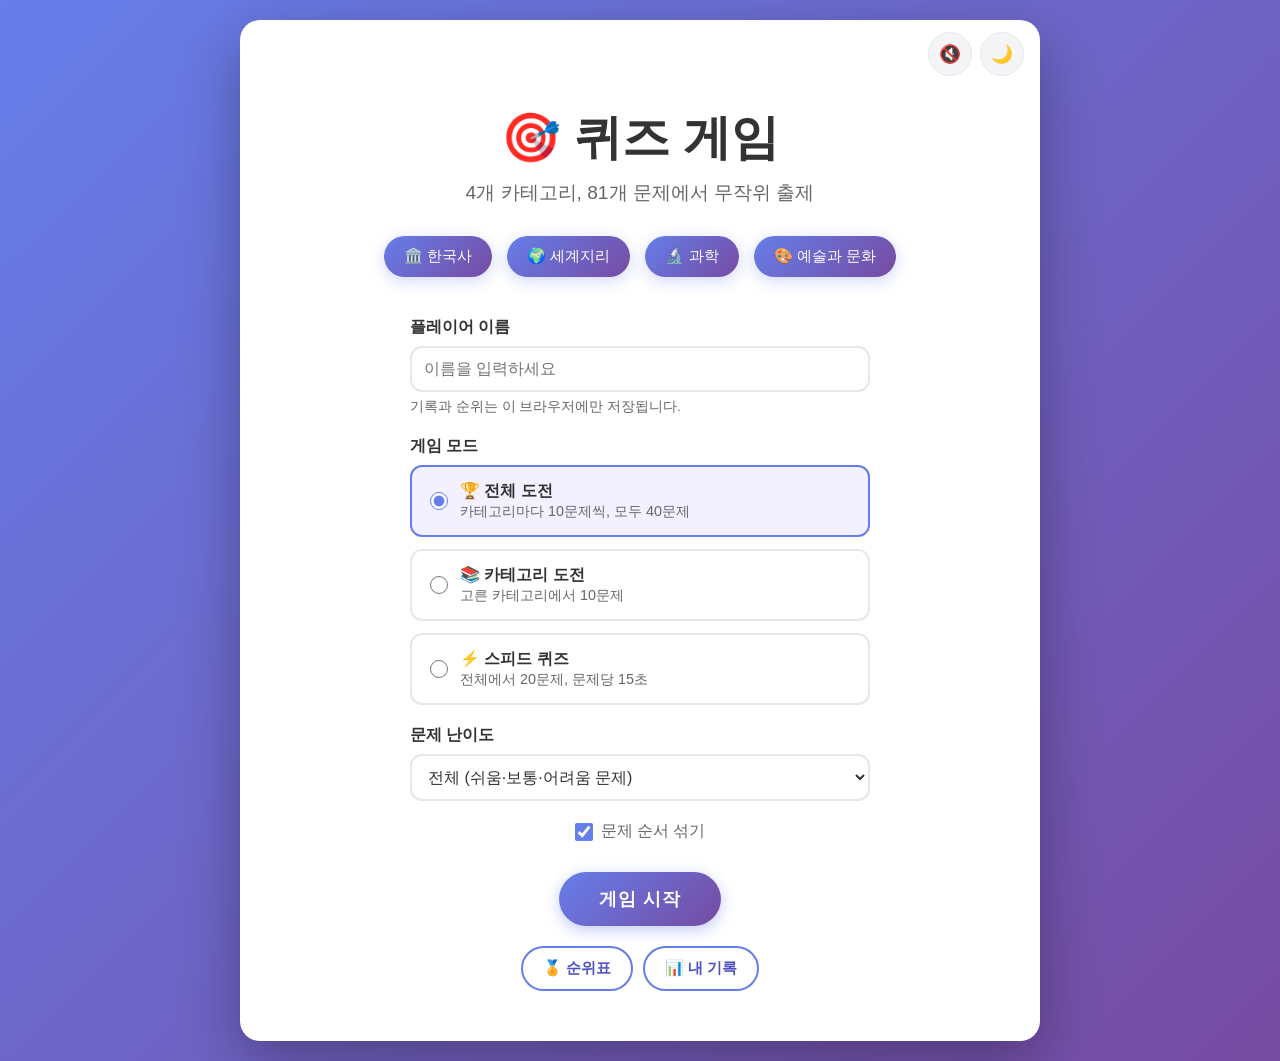
==== commit b402b09a: "Study-03-basic 한국사 hard 문제 추가 (21번 독서삼품과)와 25·41·50번 해설 보완 - 한국사 hard 문제 추가로 전체 81문제, 뒤 문제 id를 1씩 밀고" ====
--- a/Study-03-basic/index.html
+++ b/Study-03-basic/index.html
@@ -1325,7 +1325,7 @@
         <section id="startScreen" class="screen active">
             <div class="start-content">
                 <h1 class="title screen-heading" tabindex="-1">🎯 퀴즈 게임</h1>
-                <p class="subtitle">4개 카테고리, 80개 문제에서 무작위 출제</p>
+                <p class="subtitle">4개 카테고리, 81개 문제에서 무작위 출제</p>
                 <div class="categories-preview">
                     <div class="category-chip">🏛️ 한국사</div>
                     <div class="category-chip">🌍 세계지리</div>
@@ -1364,7 +1364,7 @@
         <section id="quizScreen" class="screen">
             <div class="quiz-header">
                 <div class="progress-info">
-                    <span class="sr-only">문제 </span><span id="currentQuestion">1</span> / <span id="totalQuestions">80</span>
+                    <span class="sr-only">문제 </span><span id="currentQuestion">1</span> / <span id="totalQuestions">81</span>
                 </div>
                 <div id="timerText" class="timer-info">⏱ 0초</div>
                 <div class="score-info">
@@ -1571,7 +1571,7 @@
     <!-- 문제 데이터 -->
     <script>
         const quizQuestions = [
-            // 한국사 (20문제)
+            // 한국사 (21문제)
             {
                 id: 1,
                 category: "한국사",
@@ -1752,10 +1752,19 @@
                 correctAnswer: 1,
                 explanation: "농사직설은 세종의 명으로 정초 등이 편찬했습니다. 중국 농서가 우리 풍토에 맞지 않아 각 도 농부들의 경험을 모아 만들었습니다."
             },
+            {
+                id: 21,
+                category: "한국사",
+                difficulty: "hard",
+                question: "신라 원성왕이 788년 실시한 것으로, 유교 경전을 읽은 수준에 따라 상품·중품·하품으로 나누어 관리 선발에 활용한 제도는?",
+                options: ["독서삼품과", "과거제", "기인 제도", "사심관 제도"],
+                correctAnswer: 0,
+                explanation: "독서삼품과는 788년(원성왕 4년) 국학에서 배운 유교 경전의 이해 수준을 상·중·하품으로 나누어 관리 선발에 활용한 제도입니다. 과거제는 고려 광종 때인 958년에 처음 실시되었습니다."
+            },
 
             // 세계지리 (20문제)
             {
-                id: 21,
+                id: 22,
                 category: "세계지리",
                 difficulty: "easy",
                 question: "면적 기준 세계에서 가장 큰 대륙은?",
@@ -1764,7 +1773,7 @@
                 explanation: "아시아는 약 44,579,000km²로 세계에서 가장 큰 대륙입니다."
             },
             {
-                id: 22,
+                id: 23,
                 category: "세계지리",
                 difficulty: "medium",
                 question: "브리태니커·기네스 기준 세계에서 가장 긴 강은?",
@@ -1773,7 +1782,7 @@
                 explanation: "나일강은 약 6,650km로 일반적으로 세계에서 가장 긴 강으로 인정됩니다(브리태니커·기네스 기준). 다만 발원지를 어디로 보느냐에 따라 아마존강이 더 길다는 주장도 있습니다."
             },
             {
-                id: 23,
+                id: 24,
                 category: "세계지리",
                 difficulty: "easy",
                 question: "일본의 수도는?",
@@ -1782,16 +1791,16 @@
                 explanation: "도쿄는 일본의 수도이자 최대 도시입니다."
             },
             {
-                id: 24,
+                id: 25,
                 category: "세계지리",
                 difficulty: "hard",
-                question: "세계에서 가장 깊은 해구는?",
+                question: "최대 수심 기준 세계에서 가장 깊은 해구는?",
                 options: ["마리아나 해구", "통가 해구", "필리핀 해구", "푸에르토리코 해구"],
                 correctAnswer: 0,
-                explanation: "마리아나 해구의 챌린저 해연은 약 10,930m(2020년대 측정값 10,927~10,935m)로 가장 깊습니다. 예전에 알려진 11,034m는 이후 정밀 측정으로 수정되었습니다."
-            },
-            {
-                id: 25,
+                explanation: "마리아나 해구의 챌린저 해연은 약 10,935m(2021년 NOAA 측정값)로 가장 깊습니다. 예전에 알려진 11,034m는 이후 정밀 측정으로 수정되었습니다."
+            },
+            {
+                id: 26,
                 category: "세계지리",
                 difficulty: "medium",
                 question: "극지 사막을 포함해 면적 기준 세계에서 가장 큰 사막은?",
@@ -1800,7 +1809,7 @@
                 explanation: "강수량이 매우 적은 남극 대륙은 약 1,400만km²의 극지 사막으로 세계 최대입니다. 극지방을 제외하면 사하라 사막이 가장 큽니다."
             },
             {
-                id: 26,
+                id: 27,
                 category: "세계지리",
                 difficulty: "easy",
                 question: "프랑스의 수도는?",
@@ -1809,7 +1818,7 @@
                 explanation: "파리는 프랑스의 수도이자 최대 도시입니다."
             },
             {
-                id: 27,
+                id: 28,
                 category: "세계지리",
                 difficulty: "medium",
                 question: "해발 고도 기준 세계에서 가장 높은 산은?",
@@ -1818,7 +1827,7 @@
                 explanation: "에베레스트산은 해발 8,848.86m로 세계 최고봉입니다."
             },
             {
-                id: 28,
+                id: 29,
                 category: "세계지리",
                 difficulty: "hard",
                 question: "염호를 포함해 면적 기준 세계에서 가장 큰 호수는?",
@@ -1827,7 +1836,7 @@
                 explanation: "카스피해는 약 371,000km²로 세계 최대의 호수입니다. 이름에 '해'가 붙지만 육지로 둘러싸여 있어 일반적으로 호수(염호)로 분류됩니다. 담수호 중에서는 슈피리어호(약 82,000km²)가 가장 큽니다."
             },
             {
-                id: 29,
+                id: 30,
                 category: "세계지리",
                 difficulty: "easy",
                 question: "이탈리아의 수도는?",
@@ -1836,7 +1845,7 @@
                 explanation: "로마는 이탈리아의 수도입니다."
             },
             {
-                id: 30,
+                id: 31,
                 category: "세계지리",
                 difficulty: "medium",
                 question: "면적 기준 세계에서 가장 작은 나라는?",
@@ -1845,7 +1854,7 @@
                 explanation: "바티칸 시국은 약 0.44km²(자료에 따라 0.49km²)로 면적 기준 세계에서 가장 작은 나라입니다."
             },
             {
-                id: 31,
+                id: 32,
                 category: "세계지리",
                 difficulty: "medium",
                 question: "아프리카 대륙에서 면적이 가장 큰 국가는?",
@@ -1854,7 +1863,7 @@
                 explanation: "알제리는 약 238만km²로 아프리카에서 가장 큰 국가입니다. 2011년 남수단이 독립하기 전에는 수단이 가장 컸습니다."
             },
             {
-                id: 32,
+                id: 33,
                 category: "세계지리",
                 difficulty: "easy",
                 question: "독일의 수도는?",
@@ -1863,7 +1872,7 @@
                 explanation: "베를린은 독일의 수도이자 최대 도시입니다."
             },
             {
-                id: 33,
+                id: 34,
                 category: "세계지리",
                 difficulty: "easy",
                 question: "면적 기준 세계에서 가장 큰 대양은?",
@@ -1872,7 +1881,7 @@
                 explanation: "태평양은 약 1억 6,500만km²로 지구 표면의 약 3분의 1을 차지합니다."
             },
             {
-                id: 34,
+                id: 35,
                 category: "세계지리",
                 difficulty: "easy",
                 question: "스페인의 수도는?",
@@ -1881,7 +1890,7 @@
                 explanation: "마드리드는 스페인의 수도입니다. 바르셀로나는 카탈루냐 지방의 중심 도시입니다."
             },
             {
-                id: 35,
+                id: 36,
                 category: "세계지리",
                 difficulty: "medium",
                 question: "오스트레일리아(호주)의 수도는?",
@@ -1890,7 +1899,7 @@
                 explanation: "캔버라는 시드니와 멜버른이 수도 자리를 두고 경쟁하자 두 도시 사이에 새로 계획해 만든 수도입니다."
             },
             {
-                id: 36,
+                id: 37,
                 category: "세계지리",
                 difficulty: "medium",
                 question: "면적 기준 남아메리카에서 가장 큰 나라는?",
@@ -1899,7 +1908,7 @@
                 explanation: "브라질은 약 851만km²로 남아메리카 대륙 면적의 절반 가까이를 차지합니다."
             },
             {
-                id: 37,
+                id: 38,
                 category: "세계지리",
                 difficulty: "medium",
                 question: "1869년 개통된 수에즈 운하가 잇는 두 바다는?",
@@ -1908,7 +1917,7 @@
                 explanation: "수에즈 운하는 이집트의 수에즈 지협을 가로질러 지중해와 홍해를 잇습니다. 대서양과 태평양을 잇는 것은 파나마 운하입니다."
             },
             {
-                id: 38,
+                id: 39,
                 category: "세계지리",
                 difficulty: "medium",
                 question: "경도 0도의 기준인 본초 자오선이 지나는 천문대가 있는 곳은?",
@@ -1917,7 +1926,7 @@
                 explanation: "1884년 국제 자오선 회의에서 영국 런던 그리니치 천문대를 지나는 자오선을 경도 0도의 기준으로 정했습니다."
             },
             {
-                id: 39,
+                id: 40,
                 category: "세계지리",
                 difficulty: "hard",
                 question: "해발 고도 기준 남아메리카 대륙에서 가장 높은 산은?",
@@ -1926,18 +1935,18 @@
                 explanation: "아르헨티나의 아콩카과산은 해발 약 6,961m로 남아메리카 최고봉이고, 두 번째는 오호스델살라도산(약 6,893m)입니다. 지구 중심에서 가장 먼 봉우리는 적도 부근의 침보라소산입니다."
             },
             {
-                id: 40,
+                id: 41,
                 category: "세계지리",
                 difficulty: "hard",
                 question: "메콩강이 남중국해로 흘러드는 하구가 있는 나라는?",
                 options: ["태국", "캄보디아", "베트남", "미얀마"],
                 correctAnswer: 2,
-                explanation: "메콩강(약 4,900km)은 티베트고원에서 시작해 여러 나라를 거친 뒤 베트남 남부에서 메콩 삼각주를 이루며 남중국해로 흘러듭니다."
+                explanation: "메콩강(약 4,350~4,900km, 측정 기준에 따라 다름)은 티베트고원에서 시작해 여러 나라를 거친 뒤 베트남 남부에서 메콩 삼각주를 이루며 남중국해로 흘러듭니다."
             },
 
             // 과학 (20문제)
             {
-                id: 41,
+                id: 42,
                 category: "과학",
                 difficulty: "easy",
                 question: "물의 화학식은?",
@@ -1946,7 +1955,7 @@
                 explanation: "물은 수소 원자 2개와 산소 원자 1개로 이루어진 H2O입니다."
             },
             {
-                id: 42,
+                id: 43,
                 category: "과학",
                 difficulty: "medium",
                 question: "지름 기준 태양계에서 가장 큰 행성은?",
@@ -1955,7 +1964,7 @@
                 explanation: "목성은 지름이 약 142,984km로 태양계 최대 행성입니다."
             },
             {
-                id: 43,
+                id: 44,
                 category: "과학",
                 difficulty: "medium",
                 question: "진공에서 빛의 속도는 초속 약 몇 km인가요?",
@@ -1964,7 +1973,7 @@
                 explanation: "빛의 속도는 진공에서 초속 약 299,792km입니다."
             },
             {
-                id: 44,
+                id: 45,
                 category: "과학",
                 difficulty: "hard",
                 question: "1953년 DNA 이중나선 구조 모델을 발표한 과학자는?",
@@ -1973,7 +1982,7 @@
                 explanation: "제임스 왓슨과 프랜시스 크릭은 1953년 DNA 이중나선 구조 모델을 발표했습니다. 이 발견에는 로절린드 프랭클린의 X선 회절 사진도 중요한 역할을 했습니다."
             },
             {
-                id: 45,
+                id: 46,
                 category: "과학",
                 difficulty: "medium",
                 question: "원자번호 1번 원소는?",
@@ -1982,7 +1991,7 @@
                 explanation: "수소(H)는 원자번호 1번으로 가장 가벼운 원소입니다."
             },
             {
-                id: 46,
+                id: 47,
                 category: "과학",
                 difficulty: "easy",
                 question: "부피 기준 지구 대기에서 가장 많은 기체는?",
@@ -1991,7 +2000,7 @@
                 explanation: "질소는 건조한 공기 부피의 약 78%를 차지합니다."
             },
             {
-                id: 47,
+                id: 48,
                 category: "과학",
                 difficulty: "hard",
                 question: "절대온도 0도는 섭씨 몇 도인가요?",
@@ -2000,7 +2009,7 @@
                 explanation: "절대영도는 -273.15°C로 이론상 가장 낮은 온도이며, 실제로는 도달할 수 없습니다."
             },
             {
-                id: 48,
+                id: 49,
                 category: "과학",
                 difficulty: "medium",
                 question: "광합성에서 생성되는 주요 산물은?",
@@ -2009,16 +2018,16 @@
                 explanation: "광합성은 이산화탄소와 물을 이용해 포도당과 산소를 생성합니다."
             },
             {
-                id: 49,
+                id: 50,
                 category: "과학",
                 difficulty: "easy",
                 question: "무게 기준으로 인체에서 가장 큰 기관은?",
                 options: ["심장", "간", "폐", "피부"],
                 correctAnswer: 3,
-                explanation: "피부는 몸 전체를 덮는 기관으로, 무게는 체중의 약 16%, 면적은 성인 기준 약 1.5~2m²에 이릅니다. 몸속 장기 중에서는 간(약 1.5kg)이 가장 큽니다."
-            },
-            {
-                id: 50,
+                explanation: "피부는 몸 전체를 덮는 기관으로, 무게는 체중의 약 16%(피하 조직 포함 기준), 면적은 성인 기준 약 1.5~2m²에 이릅니다. 몸속 장기 중에서는 간(약 1.5kg)이 가장 큽니다."
+            },
+            {
+                id: 51,
                 category: "과학",
                 difficulty: "medium",
                 question: "상대성 이론을 발표한 과학자는?",
@@ -2027,7 +2036,7 @@
                 explanation: "알베르트 아인슈타인은 1905년 특수상대성이론, 1915년 일반상대성이론을 발표했습니다."
             },
             {
-                id: 51,
+                id: 52,
                 category: "과학",
                 difficulty: "easy",
                 question: "광합성에 필요한 기체는?",
@@ -2036,7 +2045,7 @@
                 explanation: "식물은 이산화탄소와 물, 빛을 이용해 광합성을 합니다."
             },
             {
-                id: 52,
+                id: 53,
                 category: "과학",
                 difficulty: "medium",
                 question: "1869년 원소를 원자량 순으로 배열한 주기율표를 발표하고, 빈칸을 남겨 아직 발견되지 않은 원소의 존재를 예측한 러시아 화학자는?",
@@ -2045,7 +2054,7 @@
                 explanation: "드미트리 멘델레예프는 1869년 주기율표를 발표했고, 그가 예측한 갈륨(1875년), 스칸듐(1879년), 저마늄(게르마늄, 1886년)이 실제로 발견되며 주기율표가 인정받았습니다."
             },
             {
-                id: 53,
+                id: 54,
                 category: "과학",
                 difficulty: "easy",
                 question: "혈액 성분 중 산소를 주로 운반하는 것은?",
@@ -2054,7 +2063,7 @@
                 explanation: "적혈구 속 헤모글로빈이 산소와 결합해 온몸으로 운반합니다. 백혈구는 면역, 혈소판은 혈액 응고를 담당합니다."
             },
             {
-                id: 54,
+                id: 55,
                 category: "과학",
                 difficulty: "easy",
                 question: "태양계 행성 중 태양에 가장 가까운 궤도를 도는 행성은?",
@@ -2063,7 +2072,7 @@
                 explanation: "수성은 태양으로부터 평균 약 5,800만km 떨어져 있어 태양계 행성 중 가장 안쪽 궤도를 돕니다."
             },
             {
-                id: 55,
+                id: 56,
                 category: "과학",
                 difficulty: "easy",
                 question: "1기압에서 순수한 물이 끓는 온도는 섭씨 약 몇 도인가요?",
@@ -2072,7 +2081,7 @@
                 explanation: "1기압에서 순수한 물은 약 100°C에서 끓습니다. 높은 산처럼 기압이 낮은 곳에서는 더 낮은 온도에서 끓습니다."
             },
             {
-                id: 56,
+                id: 57,
                 category: "과학",
                 difficulty: "medium",
                 question: "다음 중 소리가 전달되지 않는 곳은?",
@@ -2081,7 +2090,7 @@
                 explanation: "소리는 물질의 진동으로 전달되는 파동이라 매질이 없는 진공에서는 전달되지 않습니다."
             },
             {
-                id: 57,
+                id: 58,
                 category: "과학",
                 difficulty: "medium",
                 question: "다음 중 식물 세포에는 있지만 동물 세포에는 없는 것은?",
@@ -2090,7 +2099,7 @@
                 explanation: "식물 세포는 셀룰로스로 된 세포벽이 세포막 바깥을 둘러쌉니다. 세포막, 핵, 미토콘드리아는 두 세포에 모두 있습니다."
             },
             {
-                id: 58,
+                id: 59,
                 category: "과학",
                 difficulty: "medium",
                 question: "뉴턴의 운동 법칙 중 제3법칙은?",
@@ -2099,7 +2108,7 @@
                 explanation: "제3법칙은 한 물체가 다른 물체에 힘을 가하면 크기가 같고 방향이 반대인 힘을 받는다는 작용 반작용의 법칙입니다. 제1법칙은 관성, 제2법칙은 가속도의 법칙입니다."
             },
             {
-                id: 59,
+                id: 60,
                 category: "과학",
                 difficulty: "hard",
                 question: "원소 기호가 W인 원소는?",
@@ -2108,7 +2117,7 @@
                 explanation: "텅스텐의 원소 기호 W는 독일어 이름 볼프람(Wolfram)에서 왔습니다. 텅스텐은 녹는점이 약 3,422°C로 금속 중 가장 높습니다."
             },
             {
-                id: 60,
+                id: 61,
                 category: "과학",
                 difficulty: "hard",
                 question: "길이 기준 사람 몸에서 가장 긴 뼈는?",
@@ -2119,7 +2128,7 @@
 
             // 예술과 문화 (20문제)
             {
-                id: 61,
+                id: 62,
                 category: "예술과 문화",
                 difficulty: "easy",
                 question: "'모나리자'를 그린 화가는?",
@@ -2128,7 +2137,7 @@
                 explanation: "레오나르도 다빈치는 1503-1519년경 모나리자를 그렸습니다."
             },
             {
-                id: 62,
+                id: 63,
                 category: "예술과 문화",
                 difficulty: "medium",
                 question: "베토벤이 완성한 교향곡은 총 몇 개인가요?",
@@ -2137,7 +2146,7 @@
                 explanation: "루트비히 판 베토벤은 총 9개의 교향곡을 작곡했습니다."
             },
             {
-                id: 63,
+                id: 64,
                 category: "예술과 문화",
                 difficulty: "easy",
                 question: "'해바라기' 연작으로 유명한 화가는?",
@@ -2146,7 +2155,7 @@
                 explanation: "빈센트 반 고흐는 1888-1889년 해바라기 연작을 그렸습니다."
             },
             {
-                id: 64,
+                id: 65,
                 category: "예술과 문화",
                 difficulty: "hard",
                 question: "'게르니카'를 그린 화가는?",
@@ -2155,7 +2164,7 @@
                 explanation: "파블로 피카소는 1937년 스페인 내전을 주제로 게르니카를 그렸습니다."
             },
             {
-                id: 65,
+                id: 66,
                 category: "예술과 문화",
                 difficulty: "medium",
                 question: "'로미오와 줄리엣'의 작가는?",
@@ -2164,7 +2173,7 @@
                 explanation: "윌리엄 셰익스피어는 1595년경 로미오와 줄리엣을 집필했습니다."
             },
             {
-                id: 66,
+                id: 67,
                 category: "예술과 문화",
                 difficulty: "easy",
                 question: "피아노의 건반 수는 일반적으로 몇 개인가요?",
@@ -2173,7 +2182,7 @@
                 explanation: "현대 피아노는 일반적으로 88개의 건반(52개 백건, 36개 흑건)을 가지고 있습니다."
             },
             {
-                id: 67,
+                id: 68,
                 category: "예술과 문화",
                 difficulty: "medium",
                 question: "'생각하는 사람' 조각의 작가는?",
@@ -2182,7 +2191,7 @@
                 explanation: "오귀스트 로댕은 1880년 '지옥의 문'의 일부로 '생각하는 사람'을 구상했고, 1904년 지금의 큰 청동상으로 완성했습니다."
             },
             {
-                id: 68,
+                id: 69,
                 category: "예술과 문화",
                 difficulty: "hard",
                 question: "인상주의 화파의 이름은 어느 작품에서 유래했나요?",
@@ -2191,7 +2200,7 @@
                 explanation: "클로드 모네의 '인상, 해돋이(1872)'에서 인상주의라는 이름이 유래했습니다."
             },
             {
-                id: 69,
+                id: 70,
                 category: "예술과 문화",
                 difficulty: "easy",
                 question: "한국의 전통 음악을 통틀어 이르는 말은?",
@@ -2200,7 +2209,7 @@
                 explanation: "국악은 한국의 전통 음악을 총칭하는 말입니다. 민요와 판소리도 국악의 한 갈래입니다."
             },
             {
-                id: 70,
+                id: 71,
                 category: "예술과 문화",
                 difficulty: "medium",
                 question: "'돈키호테'의 작가는?",
@@ -2209,7 +2218,7 @@
                 explanation: "미겔 데 세르반테스는 1605년과 1615년 돈키호테를 출간했습니다."
             },
             {
-                id: 71,
+                id: 72,
                 category: "예술과 문화",
                 difficulty: "medium",
                 question: "레오나르도 다빈치의 '최후의 만찬'이 그려진 도시는?",
@@ -2218,7 +2227,7 @@
                 explanation: "최후의 만찬은 밀라노의 산타 마리아 델레 그라치에 수도원에 있습니다."
             },
             {
-                id: 72,
+                id: 73,
                 category: "예술과 문화",
                 difficulty: "easy",
                 question: "발레 음악 '백조의 호수'를 작곡한 작곡가는?",
@@ -2227,7 +2236,7 @@
                 explanation: "러시아 작곡가 차이콥스키가 1875~1876년 작곡했고, 1877년 모스크바 볼쇼이 극장에서 초연되었습니다."
             },
             {
-                id: 73,
+                id: 74,
                 category: "예술과 문화",
                 difficulty: "easy",
                 question: "바티칸 시스티나 성당의 천장화('천지창조')를 그린 화가는?",
@@ -2236,7 +2245,7 @@
                 explanation: "미켈란젤로는 1508년부터 1512년까지 시스티나 성당 천장에 '아담의 창조' 등 창세기 장면을 그렸습니다."
             },
             {
-                id: 74,
+                id: 75,
                 category: "예술과 문화",
                 difficulty: "easy",
                 question: "'어린 왕자'를 쓴 작가는?",
@@ -2245,7 +2254,7 @@
                 explanation: "프랑스 작가이자 비행사인 앙투안 드 생텍쥐페리가 1943년 발표했습니다."
             },
             {
-                id: 75,
+                id: 76,
                 category: "예술과 문화",
                 difficulty: "medium",
                 question: "가야의 가실왕 때 만들어졌다고 전하며, 우륵이 신라에 전한 12줄 현악기는?",
@@ -2254,7 +2263,7 @@
                 explanation: "『삼국사기』에 따르면 가실왕이 12줄 현악기인 가야금을 만들고 우륵에게 곡을 짓게 했습니다. 거문고는 고구려의 왕산악이 만들었다고 전합니다."
             },
             {
-                id: 76,
+                id: 77,
                 category: "예술과 문화",
                 difficulty: "medium",
                 question: "바이올린 협주곡 '사계'를 작곡한 이탈리아 바로크 작곡가는?",
@@ -2263,7 +2272,7 @@
                 explanation: "안토니오 비발디의 '사계'는 1725년 출판된 협주곡집 『화성과 창의의 시도』에 실린 4곡의 바이올린 협주곡입니다."
             },
             {
-                id: 77,
+                id: 78,
                 category: "예술과 문화",
                 difficulty: "medium",
                 question: "오페라 '마술피리'를 작곡한 작곡가는?",
@@ -2272,7 +2281,7 @@
                 explanation: "볼프강 아마데우스 모차르트의 '마술피리'는 1791년 빈에서 초연되었습니다."
             },
             {
-                id: 78,
+                id: 79,
                 category: "예술과 문화",
                 difficulty: "medium",
                 question: "'절규'를 그린 노르웨이 화가는?",
@@ -2281,7 +2290,7 @@
                 explanation: "에드바르 뭉크는 1893년 '절규'를 처음 그렸고, 1910년까지 회화와 파스텔 등 여러 버전을 남겼습니다."
             },
             {
-                id: 79,
+                id: 80,
                 category: "예술과 문화",
                 difficulty: "hard",
                 question: "현재 전해지는 판소리 다섯 마당에 들지 않는 것은?",
@@ -2290,7 +2299,7 @@
                 explanation: "판소리 다섯 마당은 춘향가, 심청가, 흥보가, 수궁가, 적벽가입니다. 배비장타령은 옛 판소리 열두 마당에 들었지만 소리가 전하지 않습니다."
             },
             {
-                id: 80,
+                id: 81,
                 category: "예술과 문화",
                 difficulty: "hard",
                 question: "피카소와 함께 입체주의(큐비즘)를 발전시킨 프랑스 화가는?",
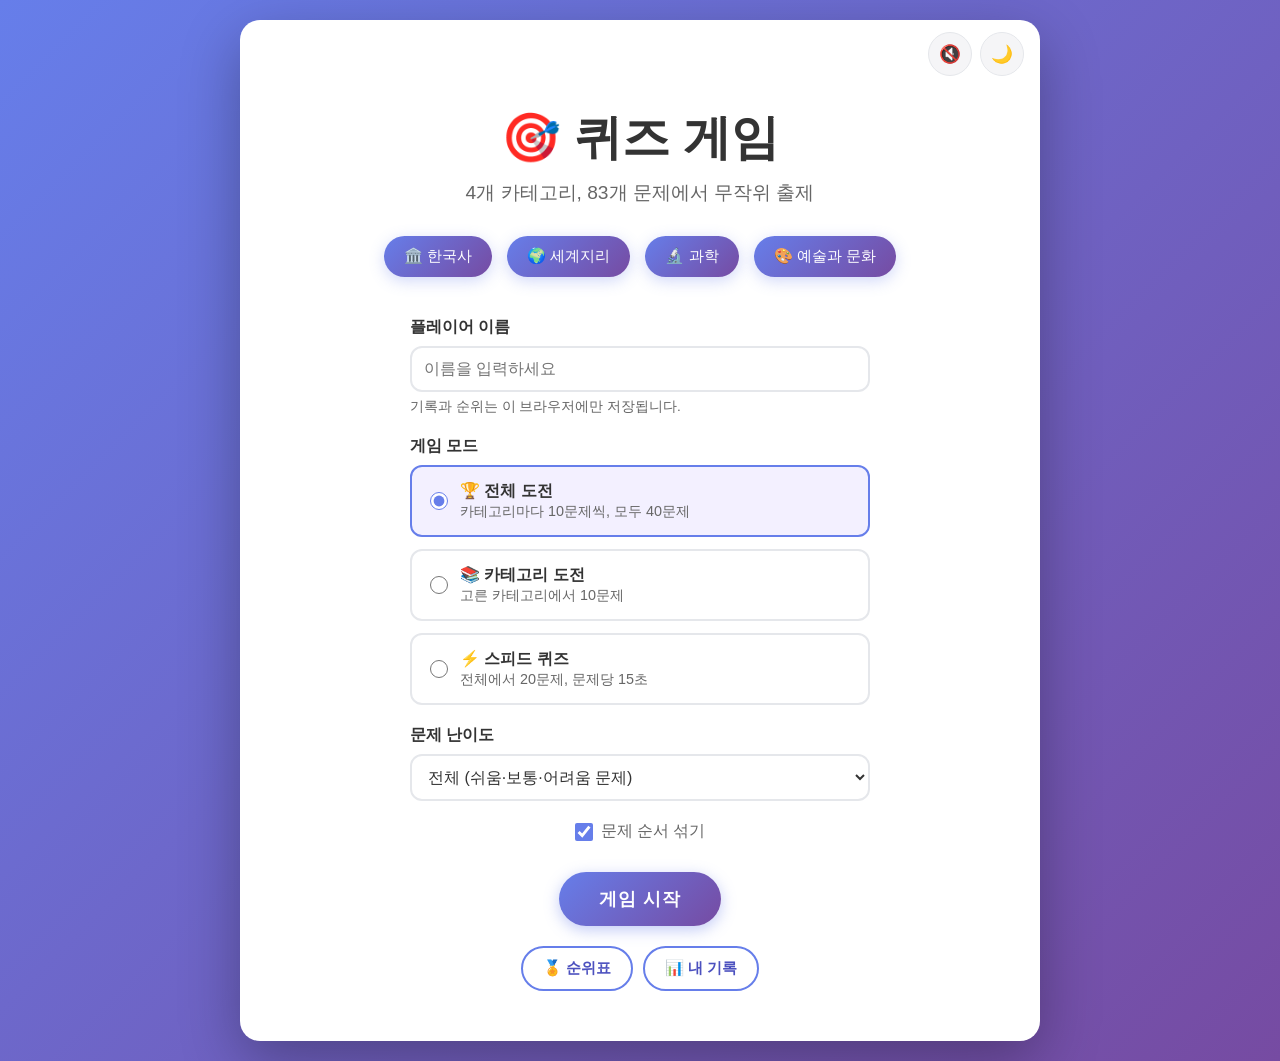
==== commit 080c1dda: "Study-03-basic 과학 hard(하버-보슈법)와 세계지리 hard(최대 내륙국) 문제 추가로 83문제 Co-Authored-By: Claude Opus 5.5 <norep" ====
--- a/Study-03-basic/index.html
+++ b/Study-03-basic/index.html
@@ -1325,7 +1325,7 @@
         <section id="startScreen" class="screen active">
             <div class="start-content">
                 <h1 class="title screen-heading" tabindex="-1">🎯 퀴즈 게임</h1>
-                <p class="subtitle">4개 카테고리, 81개 문제에서 무작위 출제</p>
+                <p class="subtitle">4개 카테고리, 83개 문제에서 무작위 출제</p>
                 <div class="categories-preview">
                     <div class="category-chip">🏛️ 한국사</div>
                     <div class="category-chip">🌍 세계지리</div>
@@ -1364,7 +1364,7 @@
         <section id="quizScreen" class="screen">
             <div class="quiz-header">
                 <div class="progress-info">
-                    <span class="sr-only">문제 </span><span id="currentQuestion">1</span> / <span id="totalQuestions">81</span>
+                    <span class="sr-only">문제 </span><span id="currentQuestion">1</span> / <span id="totalQuestions">83</span>
                 </div>
                 <div id="timerText" class="timer-info">⏱ 0초</div>
                 <div class="score-info">
@@ -1762,7 +1762,7 @@
                 explanation: "독서삼품과는 788년(원성왕 4년) 국학에서 배운 유교 경전의 이해 수준을 상·중·하품으로 나누어 관리 선발에 활용한 제도입니다. 과거제는 고려 광종 때인 958년에 처음 실시되었습니다."
             },
 
-            // 세계지리 (20문제)
+            // 세계지리 (21문제)
             {
                 id: 22,
                 category: "세계지리",
@@ -1851,7 +1851,7 @@
                 question: "면적 기준 세계에서 가장 작은 나라는?",
                 options: ["바티칸", "모나코", "산마리노", "리히텐슈타인"],
                 correctAnswer: 0,
-                explanation: "바티칸 시국은 약 0.44km²(자료에 따라 0.49km²)로 면적 기준 세계에서 가장 작은 나라입니다."
+                explanation: "바티칸 시국은 약 0.44km²로 면적 기준 세계에서 가장 작은 나라입니다."
             },
             {
                 id: 32,
@@ -1943,10 +1943,19 @@
                 correctAnswer: 2,
                 explanation: "메콩강(약 4,350~4,900km, 측정 기준에 따라 다름)은 티베트고원에서 시작해 여러 나라를 거친 뒤 베트남 남부에서 메콩 삼각주를 이루며 남중국해로 흘러듭니다."
             },
-
-            // 과학 (20문제)
             {
                 id: 42,
+                category: "세계지리",
+                difficulty: "hard",
+                question: "바다에 접하지 않은 내륙국 가운데 면적 기준 세계에서 가장 큰 나라는?",
+                options: ["카자흐스탄", "몽골", "차드", "볼리비아"],
+                correctAnswer: 0,
+                explanation: "카자흐스탄(약 272만 km², 세계 9위)은 세계 최대의 내륙국으로, 서쪽의 카스피해는 바다가 아닌 호수로 봅니다. 2위는 몽골(약 156만 km²)입니다."
+            },
+
+            // 과학 (21문제)
+            {
+                id: 43,
                 category: "과학",
                 difficulty: "easy",
                 question: "물의 화학식은?",
@@ -1955,7 +1964,7 @@
                 explanation: "물은 수소 원자 2개와 산소 원자 1개로 이루어진 H2O입니다."
             },
             {
-                id: 43,
+                id: 44,
                 category: "과학",
                 difficulty: "medium",
                 question: "지름 기준 태양계에서 가장 큰 행성은?",
@@ -1964,7 +1973,7 @@
                 explanation: "목성은 지름이 약 142,984km로 태양계 최대 행성입니다."
             },
             {
-                id: 44,
+                id: 45,
                 category: "과학",
                 difficulty: "medium",
                 question: "진공에서 빛의 속도는 초속 약 몇 km인가요?",
@@ -1973,7 +1982,7 @@
                 explanation: "빛의 속도는 진공에서 초속 약 299,792km입니다."
             },
             {
-                id: 45,
+                id: 46,
                 category: "과학",
                 difficulty: "hard",
                 question: "1953년 DNA 이중나선 구조 모델을 발표한 과학자는?",
@@ -1982,7 +1991,7 @@
                 explanation: "제임스 왓슨과 프랜시스 크릭은 1953년 DNA 이중나선 구조 모델을 발표했습니다. 이 발견에는 로절린드 프랭클린의 X선 회절 사진도 중요한 역할을 했습니다."
             },
             {
-                id: 46,
+                id: 47,
                 category: "과학",
                 difficulty: "medium",
                 question: "원자번호 1번 원소는?",
@@ -1991,7 +2000,7 @@
                 explanation: "수소(H)는 원자번호 1번으로 가장 가벼운 원소입니다."
             },
             {
-                id: 47,
+                id: 48,
                 category: "과학",
                 difficulty: "easy",
                 question: "부피 기준 지구 대기에서 가장 많은 기체는?",
@@ -2000,7 +2009,7 @@
                 explanation: "질소는 건조한 공기 부피의 약 78%를 차지합니다."
             },
             {
-                id: 48,
+                id: 49,
                 category: "과학",
                 difficulty: "hard",
                 question: "절대온도 0도는 섭씨 몇 도인가요?",
@@ -2009,7 +2018,7 @@
                 explanation: "절대영도는 -273.15°C로 이론상 가장 낮은 온도이며, 실제로는 도달할 수 없습니다."
             },
             {
-                id: 49,
+                id: 50,
                 category: "과학",
                 difficulty: "medium",
                 question: "광합성에서 생성되는 주요 산물은?",
@@ -2018,7 +2027,7 @@
                 explanation: "광합성은 이산화탄소와 물을 이용해 포도당과 산소를 생성합니다."
             },
             {
-                id: 50,
+                id: 51,
                 category: "과학",
                 difficulty: "easy",
                 question: "무게 기준으로 인체에서 가장 큰 기관은?",
@@ -2027,7 +2036,7 @@
                 explanation: "피부는 몸 전체를 덮는 기관으로, 무게는 체중의 약 16%(피하 조직 포함 기준), 면적은 성인 기준 약 1.5~2m²에 이릅니다. 몸속 장기 중에서는 간(약 1.5kg)이 가장 큽니다."
             },
             {
-                id: 51,
+                id: 52,
                 category: "과학",
                 difficulty: "medium",
                 question: "상대성 이론을 발표한 과학자는?",
@@ -2036,7 +2045,7 @@
                 explanation: "알베르트 아인슈타인은 1905년 특수상대성이론, 1915년 일반상대성이론을 발표했습니다."
             },
             {
-                id: 52,
+                id: 53,
                 category: "과학",
                 difficulty: "easy",
                 question: "광합성에 필요한 기체는?",
@@ -2045,7 +2054,7 @@
                 explanation: "식물은 이산화탄소와 물, 빛을 이용해 광합성을 합니다."
             },
             {
-                id: 53,
+                id: 54,
                 category: "과학",
                 difficulty: "medium",
                 question: "1869년 원소를 원자량 순으로 배열한 주기율표를 발표하고, 빈칸을 남겨 아직 발견되지 않은 원소의 존재를 예측한 러시아 화학자는?",
@@ -2054,7 +2063,7 @@
                 explanation: "드미트리 멘델레예프는 1869년 주기율표를 발표했고, 그가 예측한 갈륨(1875년), 스칸듐(1879년), 저마늄(게르마늄, 1886년)이 실제로 발견되며 주기율표가 인정받았습니다."
             },
             {
-                id: 54,
+                id: 55,
                 category: "과학",
                 difficulty: "easy",
                 question: "혈액 성분 중 산소를 주로 운반하는 것은?",
@@ -2063,7 +2072,7 @@
                 explanation: "적혈구 속 헤모글로빈이 산소와 결합해 온몸으로 운반합니다. 백혈구는 면역, 혈소판은 혈액 응고를 담당합니다."
             },
             {
-                id: 55,
+                id: 56,
                 category: "과학",
                 difficulty: "easy",
                 question: "태양계 행성 중 태양에 가장 가까운 궤도를 도는 행성은?",
@@ -2072,7 +2081,7 @@
                 explanation: "수성은 태양으로부터 평균 약 5,800만km 떨어져 있어 태양계 행성 중 가장 안쪽 궤도를 돕니다."
             },
             {
-                id: 56,
+                id: 57,
                 category: "과학",
                 difficulty: "easy",
                 question: "1기압에서 순수한 물이 끓는 온도는 섭씨 약 몇 도인가요?",
@@ -2081,7 +2090,7 @@
                 explanation: "1기압에서 순수한 물은 약 100°C에서 끓습니다. 높은 산처럼 기압이 낮은 곳에서는 더 낮은 온도에서 끓습니다."
             },
             {
-                id: 57,
+                id: 58,
                 category: "과학",
                 difficulty: "medium",
                 question: "다음 중 소리가 전달되지 않는 곳은?",
@@ -2090,7 +2099,7 @@
                 explanation: "소리는 물질의 진동으로 전달되는 파동이라 매질이 없는 진공에서는 전달되지 않습니다."
             },
             {
-                id: 58,
+                id: 59,
                 category: "과학",
                 difficulty: "medium",
                 question: "다음 중 식물 세포에는 있지만 동물 세포에는 없는 것은?",
@@ -2099,7 +2108,7 @@
                 explanation: "식물 세포는 셀룰로스로 된 세포벽이 세포막 바깥을 둘러쌉니다. 세포막, 핵, 미토콘드리아는 두 세포에 모두 있습니다."
             },
             {
-                id: 59,
+                id: 60,
                 category: "과학",
                 difficulty: "medium",
                 question: "뉴턴의 운동 법칙 중 제3법칙은?",
@@ -2108,7 +2117,7 @@
                 explanation: "제3법칙은 한 물체가 다른 물체에 힘을 가하면 크기가 같고 방향이 반대인 힘을 받는다는 작용 반작용의 법칙입니다. 제1법칙은 관성, 제2법칙은 가속도의 법칙입니다."
             },
             {
-                id: 60,
+                id: 61,
                 category: "과학",
                 difficulty: "hard",
                 question: "원소 기호가 W인 원소는?",
@@ -2117,7 +2126,7 @@
                 explanation: "텅스텐의 원소 기호 W는 독일어 이름 볼프람(Wolfram)에서 왔습니다. 텅스텐은 녹는점이 약 3,422°C로 금속 중 가장 높습니다."
             },
             {
-                id: 61,
+                id: 62,
                 category: "과학",
                 difficulty: "hard",
                 question: "길이 기준 사람 몸에서 가장 긴 뼈는?",
@@ -2125,10 +2134,19 @@
                 correctAnswer: 3,
                 explanation: "넙다리뼈(대퇴골)는 엉덩관절에서 무릎까지 이어지는 뼈로, 길이가 키의 약 4분의 1에 이릅니다."
             },
+            {
+                id: 63,
+                category: "과학",
+                difficulty: "hard",
+                question: "질소와 수소를 철 촉매와 고온·고압 조건에서 직접 반응시키는 하버-보슈법으로 대량 합성하는 물질은?",
+                options: ["암모니아", "질산", "요소", "메테인"],
+                correctAnswer: 0,
+                explanation: "하버-보슈법은 N₂ + 3H₂ → 2NH₃ 반응으로 암모니아를 합성하는 공업적 방법으로, 질소 비료 대량 생산의 기반이 되었습니다. 프리츠 하버는 1918년, 카를 보슈는 1931년 노벨 화학상을 받았습니다."
+            },
 
             // 예술과 문화 (20문제)
             {
-                id: 62,
+                id: 64,
                 category: "예술과 문화",
                 difficulty: "easy",
                 question: "'모나리자'를 그린 화가는?",
@@ -2137,7 +2155,7 @@
                 explanation: "레오나르도 다빈치는 1503-1519년경 모나리자를 그렸습니다."
             },
             {
-                id: 63,
+                id: 65,
                 category: "예술과 문화",
                 difficulty: "medium",
                 question: "베토벤이 완성한 교향곡은 총 몇 개인가요?",
@@ -2146,7 +2164,7 @@
                 explanation: "루트비히 판 베토벤은 총 9개의 교향곡을 작곡했습니다."
             },
             {
-                id: 64,
+                id: 66,
                 category: "예술과 문화",
                 difficulty: "easy",
                 question: "'해바라기' 연작으로 유명한 화가는?",
@@ -2155,7 +2173,7 @@
                 explanation: "빈센트 반 고흐는 1888-1889년 해바라기 연작을 그렸습니다."
             },
             {
-                id: 65,
+                id: 67,
                 category: "예술과 문화",
                 difficulty: "hard",
                 question: "'게르니카'를 그린 화가는?",
@@ -2164,7 +2182,7 @@
                 explanation: "파블로 피카소는 1937년 스페인 내전을 주제로 게르니카를 그렸습니다."
             },
             {
-                id: 66,
+                id: 68,
                 category: "예술과 문화",
                 difficulty: "medium",
                 question: "'로미오와 줄리엣'의 작가는?",
@@ -2173,7 +2191,7 @@
                 explanation: "윌리엄 셰익스피어는 1595년경 로미오와 줄리엣을 집필했습니다."
             },
             {
-                id: 67,
+                id: 69,
                 category: "예술과 문화",
                 difficulty: "easy",
                 question: "피아노의 건반 수는 일반적으로 몇 개인가요?",
@@ -2182,7 +2200,7 @@
                 explanation: "현대 피아노는 일반적으로 88개의 건반(52개 백건, 36개 흑건)을 가지고 있습니다."
             },
             {
-                id: 68,
+                id: 70,
                 category: "예술과 문화",
                 difficulty: "medium",
                 question: "'생각하는 사람' 조각의 작가는?",
@@ -2191,7 +2209,7 @@
                 explanation: "오귀스트 로댕은 1880년 '지옥의 문'의 일부로 '생각하는 사람'을 구상했고, 1904년 지금의 큰 청동상으로 완성했습니다."
             },
             {
-                id: 69,
+                id: 71,
                 category: "예술과 문화",
                 difficulty: "hard",
                 question: "인상주의 화파의 이름은 어느 작품에서 유래했나요?",
@@ -2200,7 +2218,7 @@
                 explanation: "클로드 모네의 '인상, 해돋이(1872)'에서 인상주의라는 이름이 유래했습니다."
             },
             {
-                id: 70,
+                id: 72,
                 category: "예술과 문화",
                 difficulty: "easy",
                 question: "한국의 전통 음악을 통틀어 이르는 말은?",
@@ -2209,7 +2227,7 @@
                 explanation: "국악은 한국의 전통 음악을 총칭하는 말입니다. 민요와 판소리도 국악의 한 갈래입니다."
             },
             {
-                id: 71,
+                id: 73,
                 category: "예술과 문화",
                 difficulty: "medium",
                 question: "'돈키호테'의 작가는?",
@@ -2218,7 +2236,7 @@
                 explanation: "미겔 데 세르반테스는 1605년과 1615년 돈키호테를 출간했습니다."
             },
             {
-                id: 72,
+                id: 74,
                 category: "예술과 문화",
                 difficulty: "medium",
                 question: "레오나르도 다빈치의 '최후의 만찬'이 그려진 도시는?",
@@ -2227,7 +2245,7 @@
                 explanation: "최후의 만찬은 밀라노의 산타 마리아 델레 그라치에 수도원에 있습니다."
             },
             {
-                id: 73,
+                id: 75,
                 category: "예술과 문화",
                 difficulty: "easy",
                 question: "발레 음악 '백조의 호수'를 작곡한 작곡가는?",
@@ -2236,7 +2254,7 @@
                 explanation: "러시아 작곡가 차이콥스키가 1875~1876년 작곡했고, 1877년 모스크바 볼쇼이 극장에서 초연되었습니다."
             },
             {
-                id: 74,
+                id: 76,
                 category: "예술과 문화",
                 difficulty: "easy",
                 question: "바티칸 시스티나 성당의 천장화('천지창조')를 그린 화가는?",
@@ -2245,7 +2263,7 @@
                 explanation: "미켈란젤로는 1508년부터 1512년까지 시스티나 성당 천장에 '아담의 창조' 등 창세기 장면을 그렸습니다."
             },
             {
-                id: 75,
+                id: 77,
                 category: "예술과 문화",
                 difficulty: "easy",
                 question: "'어린 왕자'를 쓴 작가는?",
@@ -2254,7 +2272,7 @@
                 explanation: "프랑스 작가이자 비행사인 앙투안 드 생텍쥐페리가 1943년 발표했습니다."
             },
             {
-                id: 76,
+                id: 78,
                 category: "예술과 문화",
                 difficulty: "medium",
                 question: "가야의 가실왕 때 만들어졌다고 전하며, 우륵이 신라에 전한 12줄 현악기는?",
@@ -2263,7 +2281,7 @@
                 explanation: "『삼국사기』에 따르면 가실왕이 12줄 현악기인 가야금을 만들고 우륵에게 곡을 짓게 했습니다. 거문고는 고구려의 왕산악이 만들었다고 전합니다."
             },
             {
-                id: 77,
+                id: 79,
                 category: "예술과 문화",
                 difficulty: "medium",
                 question: "바이올린 협주곡 '사계'를 작곡한 이탈리아 바로크 작곡가는?",
@@ -2272,7 +2290,7 @@
                 explanation: "안토니오 비발디의 '사계'는 1725년 출판된 협주곡집 『화성과 창의의 시도』에 실린 4곡의 바이올린 협주곡입니다."
             },
             {
-                id: 78,
+                id: 80,
                 category: "예술과 문화",
                 difficulty: "medium",
                 question: "오페라 '마술피리'를 작곡한 작곡가는?",
@@ -2281,7 +2299,7 @@
                 explanation: "볼프강 아마데우스 모차르트의 '마술피리'는 1791년 빈에서 초연되었습니다."
             },
             {
-                id: 79,
+                id: 81,
                 category: "예술과 문화",
                 difficulty: "medium",
                 question: "'절규'를 그린 노르웨이 화가는?",
@@ -2290,7 +2308,7 @@
                 explanation: "에드바르 뭉크는 1893년 '절규'를 처음 그렸고, 1910년까지 회화와 파스텔 등 여러 버전을 남겼습니다."
             },
             {
-                id: 80,
+                id: 82,
                 category: "예술과 문화",
                 difficulty: "hard",
                 question: "현재 전해지는 판소리 다섯 마당에 들지 않는 것은?",
@@ -2299,7 +2317,7 @@
                 explanation: "판소리 다섯 마당은 춘향가, 심청가, 흥보가, 수궁가, 적벽가입니다. 배비장타령은 옛 판소리 열두 마당에 들었지만 소리가 전하지 않습니다."
             },
             {
-                id: 81,
+                id: 83,
                 category: "예술과 문화",
                 difficulty: "hard",
                 question: "피카소와 함께 입체주의(큐비즘)를 발전시킨 프랑스 화가는?",
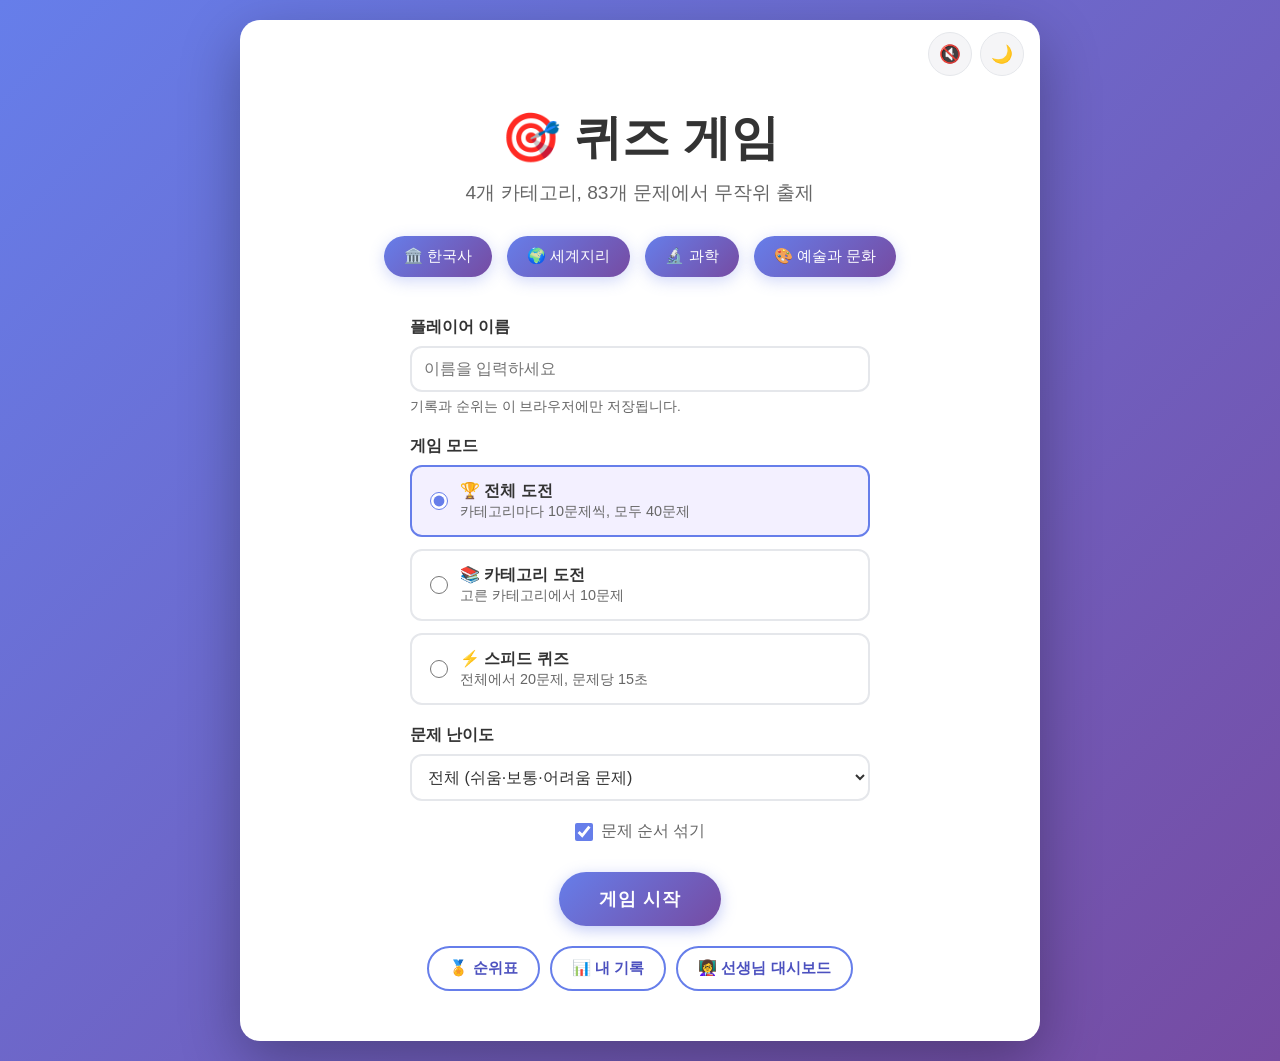
==== commit cb571134: "Study-03-basic 선생님 대시보드 페이지 추가 (게임 시작 화면에서 새 탭으로 열고 기록 파일을 브라우저에서 읽음)와 teacher-dashboard 순위 대상 없을 때 " ====
--- a/Study-03-basic/index.html
+++ b/Study-03-basic/index.html
@@ -284,6 +284,13 @@
             letter-spacing: 0;
         }
 
+        /* 버튼 모양의 링크 (선생님 대시보드) */
+        a.btn {
+            display: inline-block;
+            text-align: center;
+            text-decoration: none;
+        }
+
         .start-links {
             display: flex;
             justify-content: center;
@@ -1356,6 +1363,7 @@
                 <div class="start-links">
                     <button id="startLeaderboardBtn" class="btn btn-outline btn-small">🏅 순위표</button>
                     <button id="startStatsBtn" class="btn btn-outline btn-small">📊 내 기록</button>
+                    <a href="teacher-dashboard.html" target="_blank" rel="noopener" class="btn btn-outline btn-small">👩‍🏫 선생님 대시보드<span class="sr-only"> (새 탭에서 열림)</span></a>
                 </div>
             </div>
         </section>
